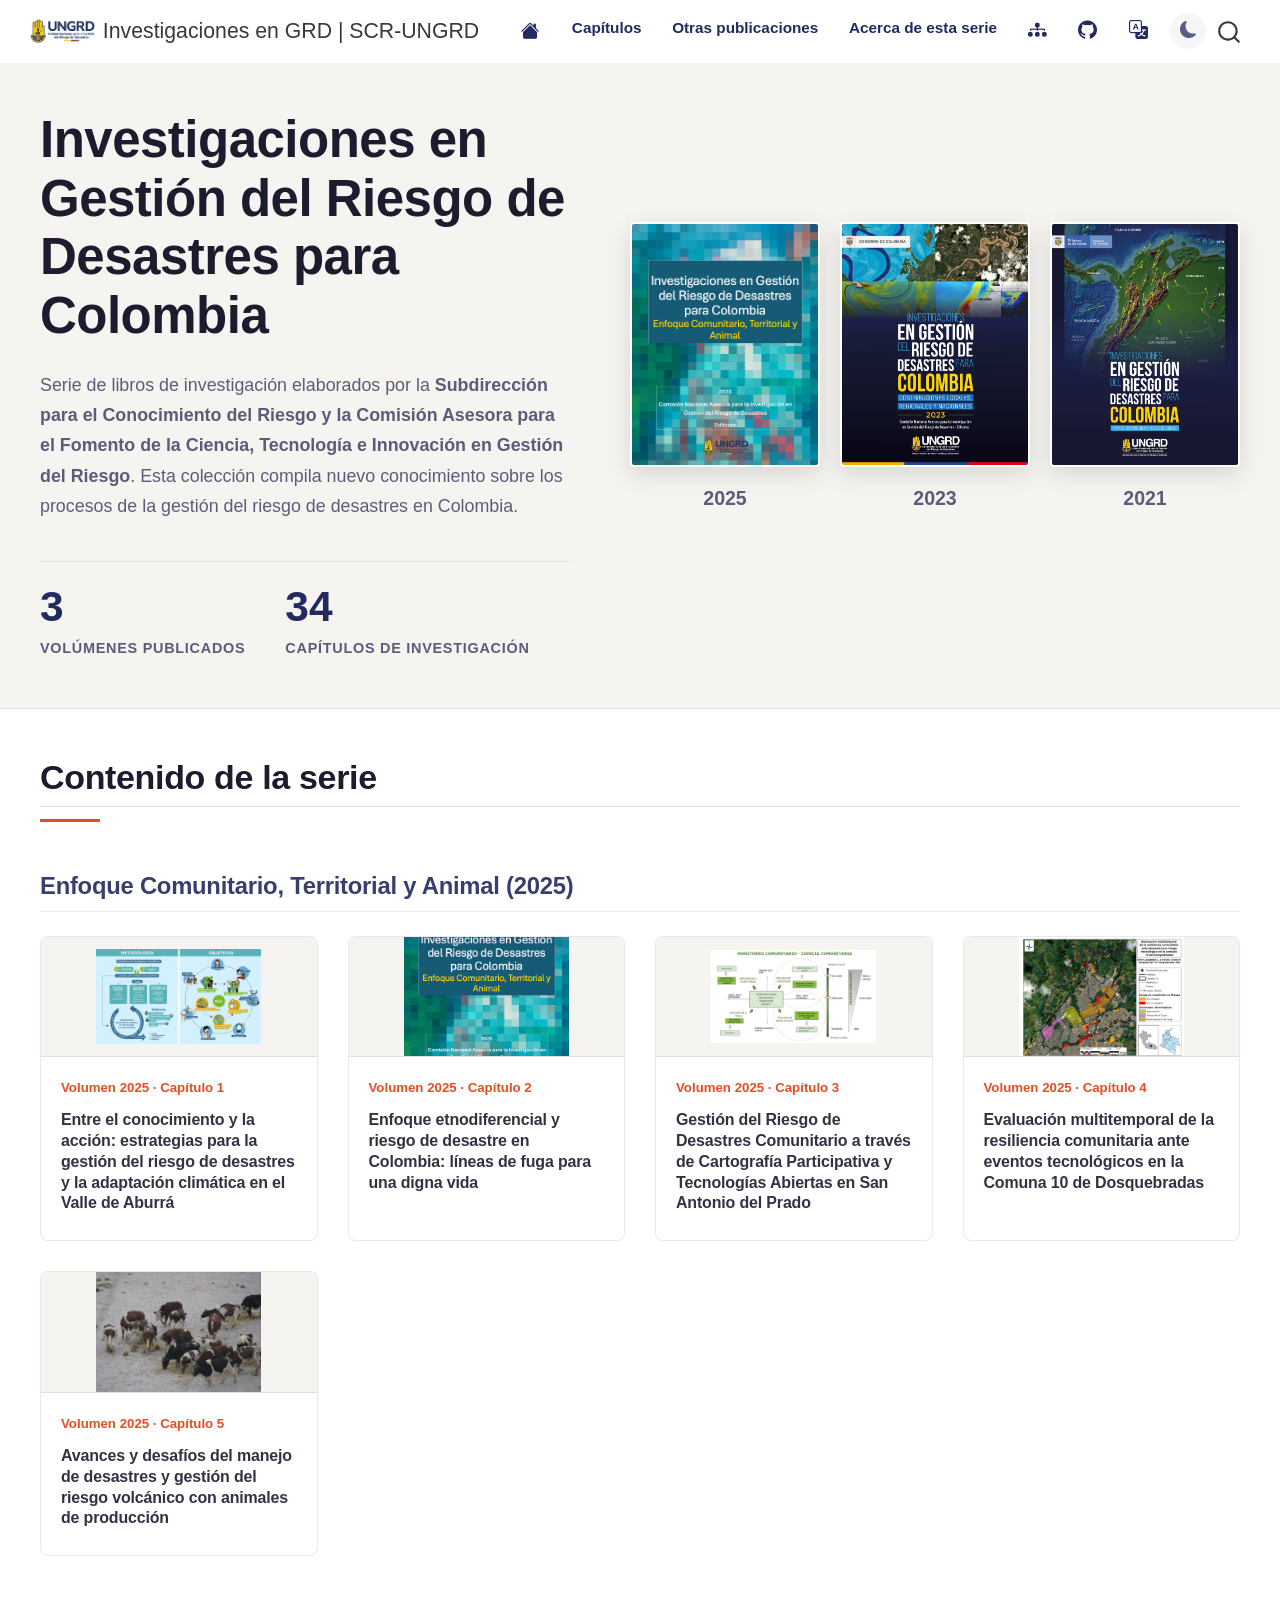
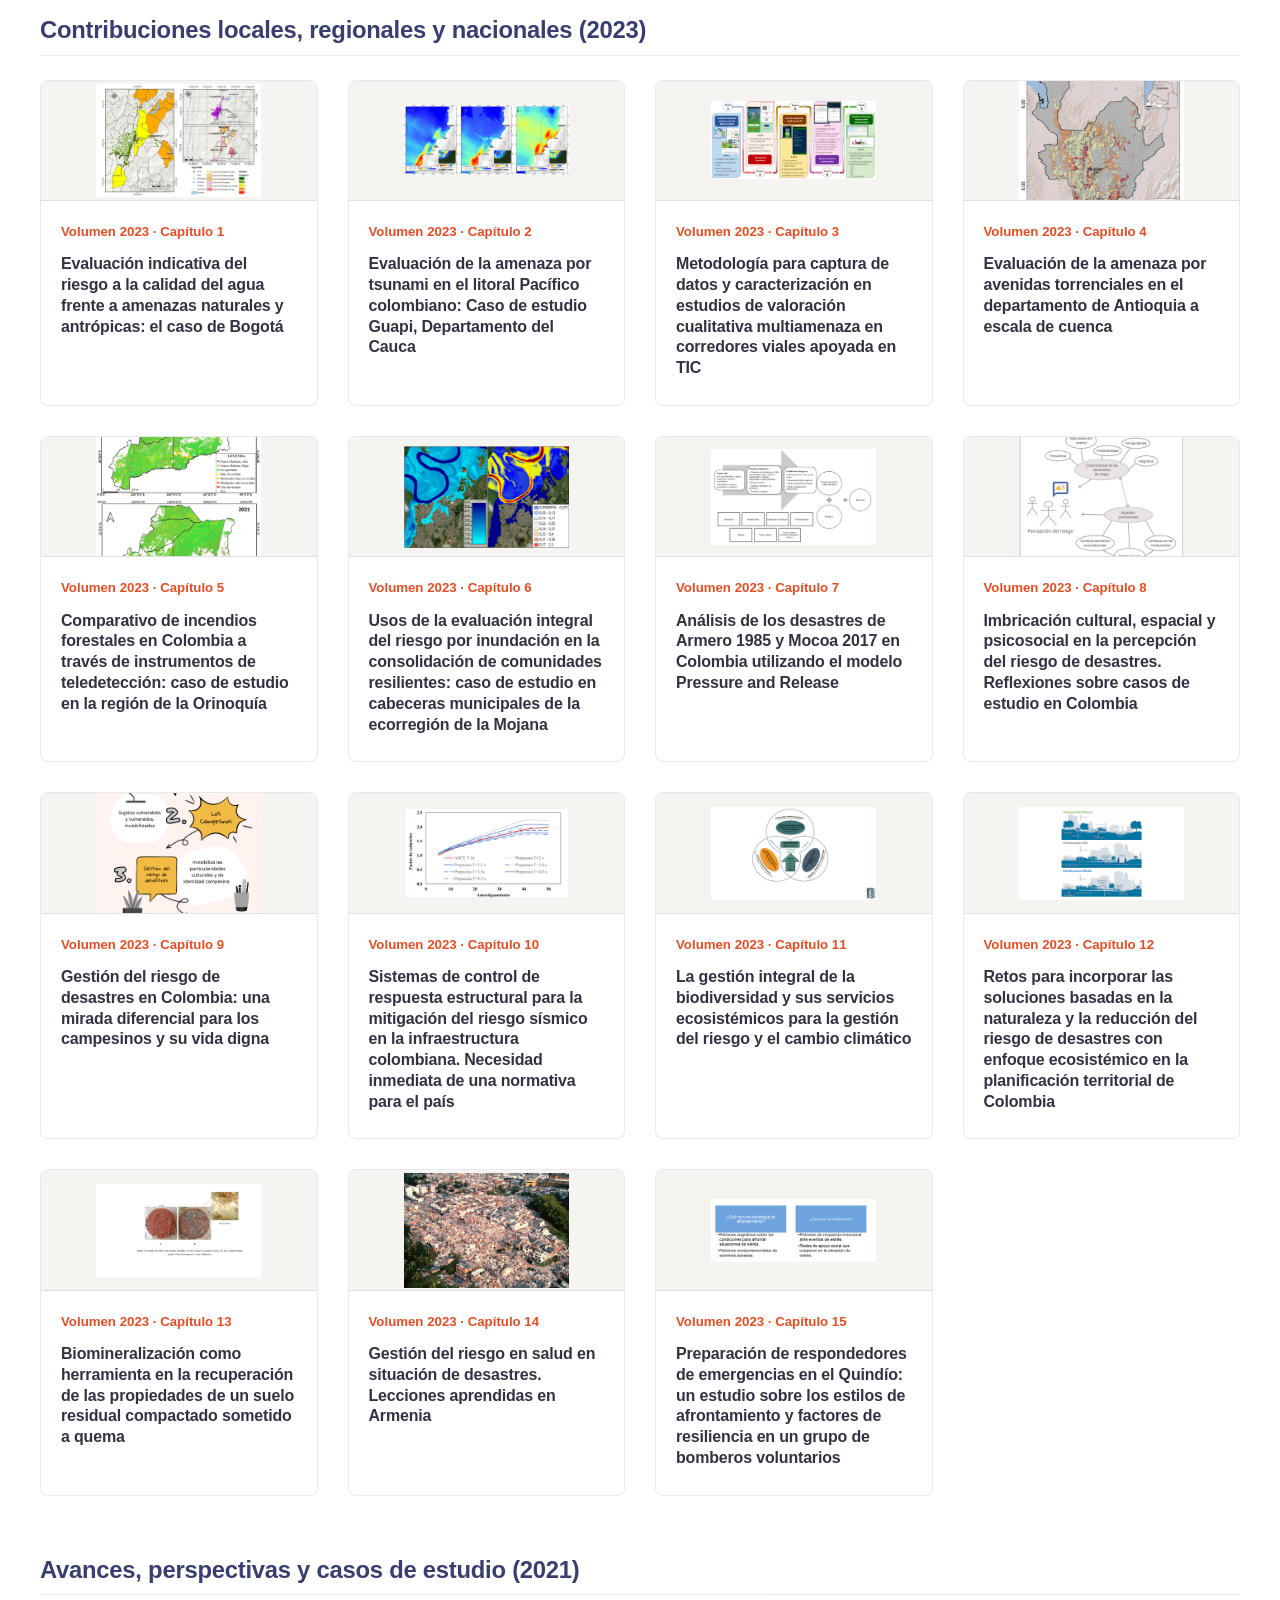
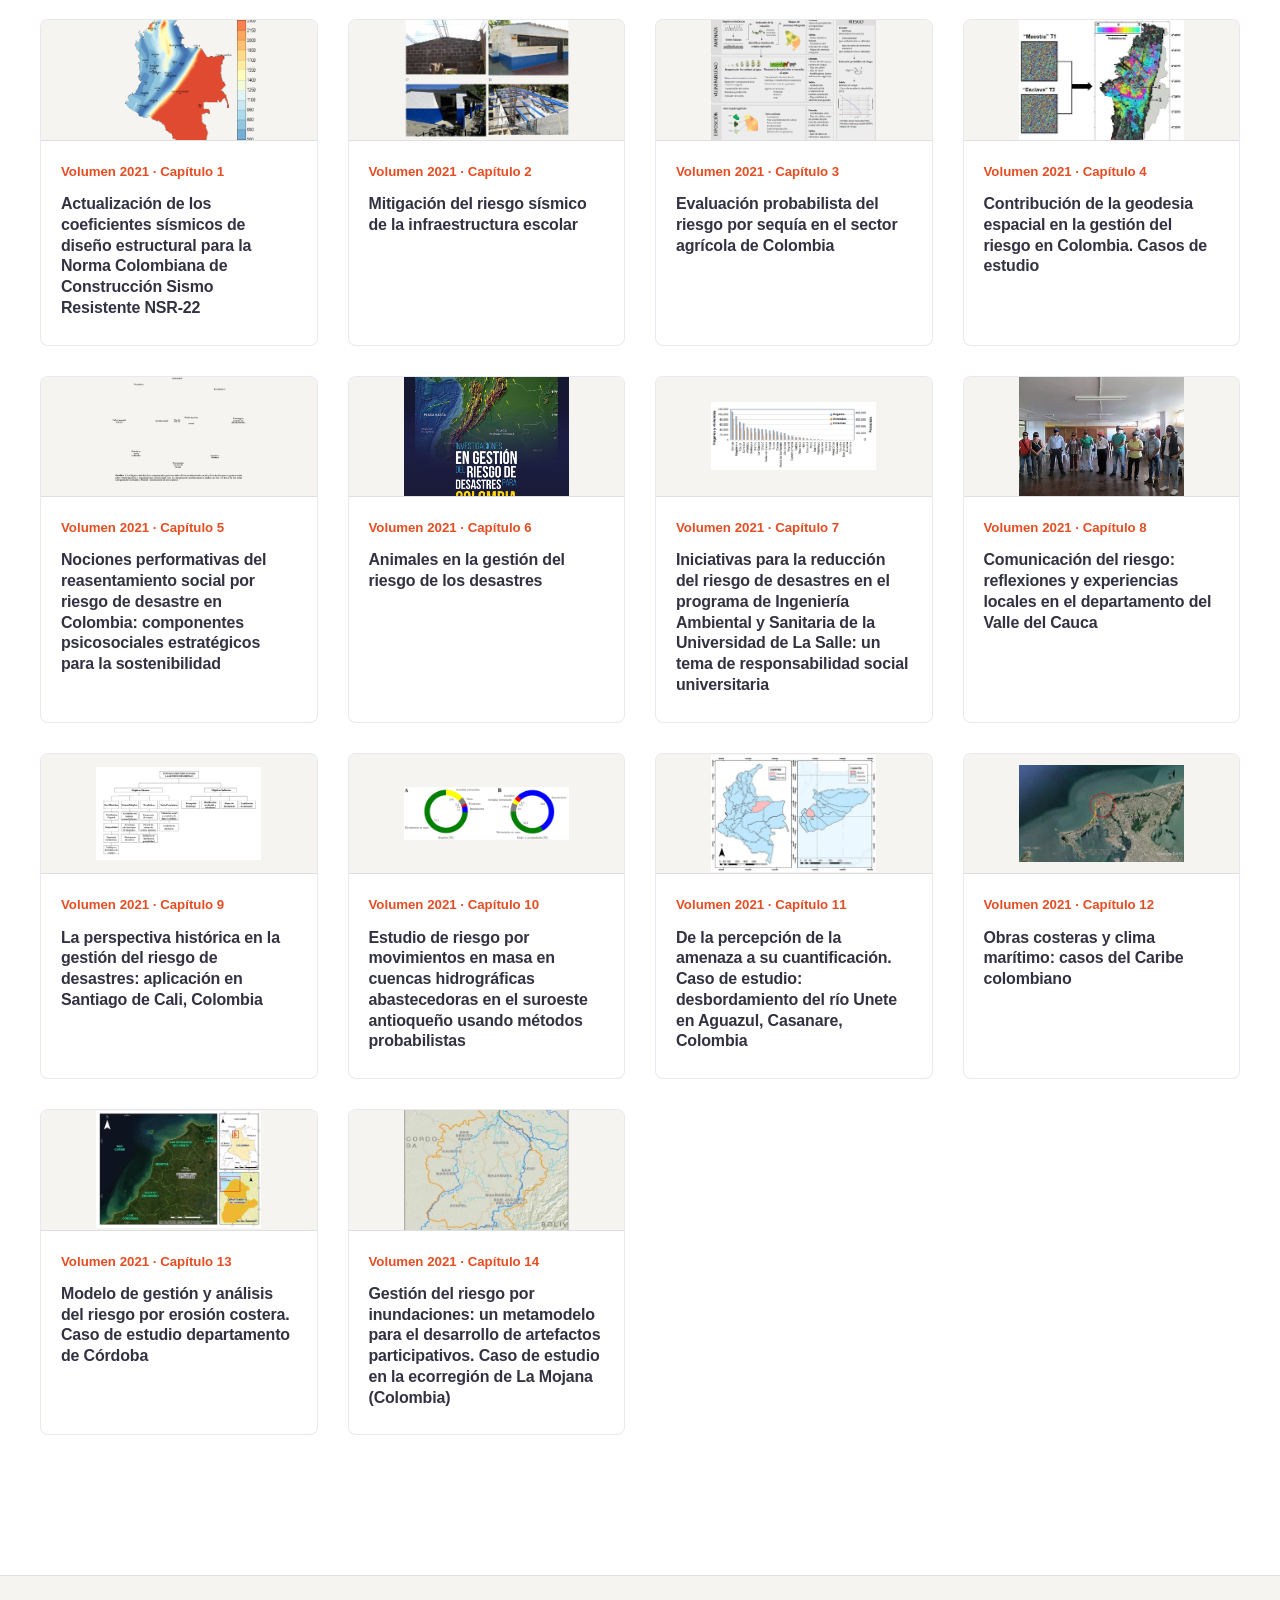
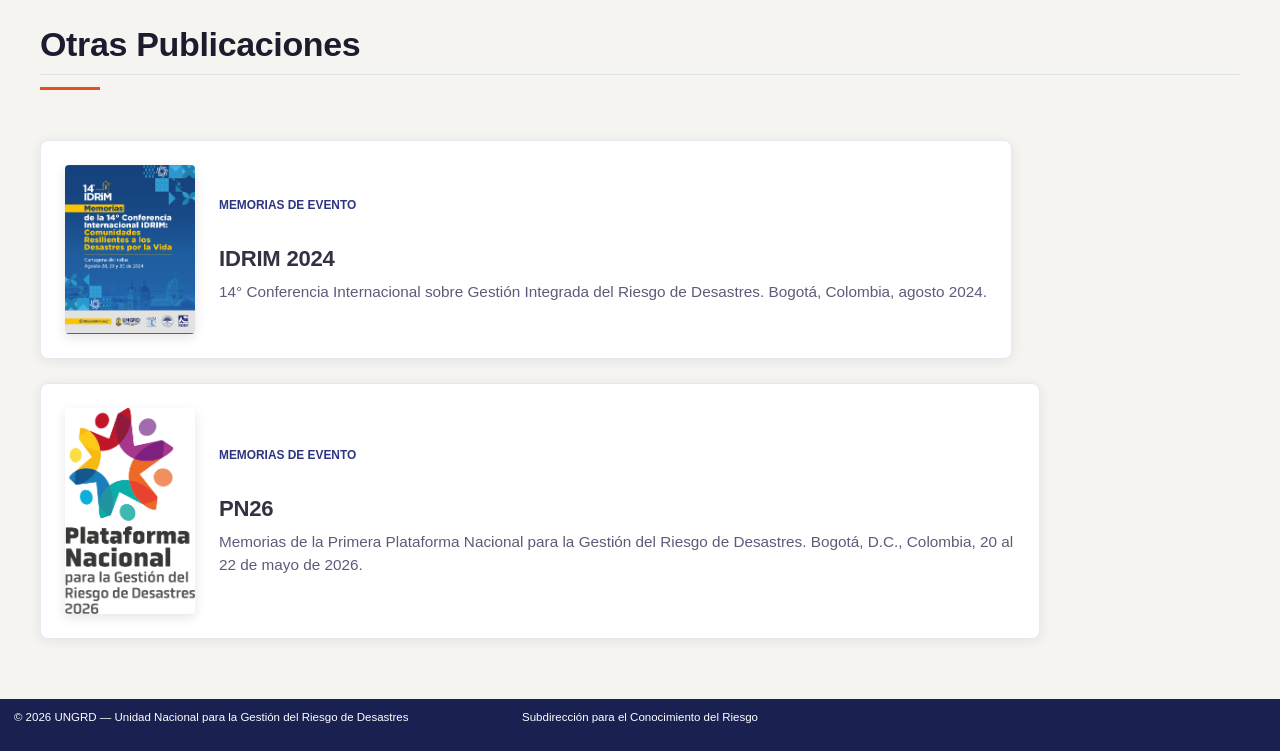
==== index.html @ 4ba58bc5 "Built site for gh-pages" ====
<!DOCTYPE html>
<html xmlns="http://www.w3.org/1999/xhtml" lang="en" xml:lang="en"><head>

<meta charset="utf-8">
<meta name="generator" content="quarto-1.10.18">

<meta name="viewport" content="width=device-width, initial-scale=1.0, user-scalable=yes">


<title>Investigaciones GRD – Investigaciones en GRD | SCR-UNGRD</title>
<style>
/* Default styles provided by pandoc.
** See https://pandoc.org/MANUAL.html#variables-for-html for config info.
*/
span.smallcaps{font-variant: small-caps;}
div.columns{display: flex; gap: 1.5em;}
div.column{flex: auto;}
@media screen {
div.columns{gap: min(4vw, 1.5em);}
div.column{overflow-x: auto;}
}
div.hanging-indent{margin-left: 1.5em; text-indent: -1.5em;}
ul.task-list{list-style: none;}
ul.task-list li input[type="checkbox"] {
  width: 0.8em;
  margin: 0 0.8em 0.2em -1em; /* quarto-specific, see https://github.com/quarto-dev/quarto-cli/issues/4556 */ 
  vertical-align: middle;
}
</style>


<script src="site_libs/quarto-nav/quarto-nav.js"></script>
<script src="site_libs/clipboard/clipboard.min.js"></script>
<script src="site_libs/quarto-search/autocomplete.umd.js"></script>
<script src="site_libs/quarto-search/fuse.min.js"></script>
<script src="site_libs/quarto-search/quarto-search.js"></script>
<meta name="quarto:offset" content="./">
<link href="./images/favicon.png" rel="icon" type="image/png">
<script src="site_libs/quarto-html/quarto.js" type="module"></script>
<script src="site_libs/quarto-html/tabsets/tabsets.js" type="module"></script>
<script src="site_libs/quarto-html/popper.min.js"></script>
<script src="site_libs/quarto-html/tippy.umd.min.js"></script>
<link href="site_libs/quarto-html/tippy.css" rel="stylesheet">
<link href="site_libs/quarto-html/quarto-syntax-highlighting-64a204ab8560d761af7679ceaba22944.css" rel="stylesheet" class="quarto-color-scheme" id="quarto-text-highlighting-styles">
<link href="site_libs/quarto-html/quarto-syntax-highlighting-dark-b85bc7c33db8c58e0ec93c3465666fed.css" rel="stylesheet" class="quarto-color-scheme quarto-color-alternate" id="quarto-text-highlighting-styles">
<link href="site_libs/quarto-html/quarto-syntax-highlighting-64a204ab8560d761af7679ceaba22944.css" rel="stylesheet" class="quarto-color-scheme-extra" id="quarto-text-highlighting-styles">
<script src="site_libs/bootstrap/bootstrap.min.js"></script>
<link href="site_libs/bootstrap/bootstrap-icons.css" rel="stylesheet">
<link href="site_libs/bootstrap/bootstrap-f7ca2e175e93c348999c4179d8ab1314.min.css" rel="stylesheet" append-hash="true" class="quarto-color-scheme" id="quarto-bootstrap" data-mode="light">
<link href="site_libs/bootstrap/bootstrap-dark-7b17446fc69148f9ae3904a5dfcc5f72.min.css" rel="stylesheet" append-hash="true" class="quarto-color-scheme quarto-color-alternate" id="quarto-bootstrap" data-mode="dark">
<link href="site_libs/bootstrap/bootstrap-f7ca2e175e93c348999c4179d8ab1314.min.css" rel="stylesheet" append-hash="true" class="quarto-color-scheme-extra" id="quarto-bootstrap" data-mode="light">
<script id="quarto-search-options" type="application/json">{
  "location": "navbar",
  "copy-button": false,
  "collapse-after": 3,
  "panel-placement": "end",
  "type": "overlay",
  "limit": 50,
  "keyboard-shortcut": [
    "f",
    "/",
    "s"
  ],
  "show-item-context": false,
  "language": {
    "search-no-results-text": "No results",
    "search-matching-documents-text": "matching documents",
    "search-copy-link-title": "Copy link to search",
    "search-hide-matches-text": "Hide additional matches",
    "search-more-match-text": "more match in this document",
    "search-more-matches-text": "more matches in this document",
    "search-clear-button-title": "Clear",
    "search-text-placeholder": "",
    "search-detached-cancel-button-title": "Cancel",
    "search-submit-button-title": "Submit",
    "search-label": "Search"
  }
}</script>
<style>html{ scroll-behavior: smooth; }</style>


<meta property="og:title" content="Portal de Investigaciones en Gestión del Riesgo · UNGRD">
<meta property="og:description" content="Colección de publicaciones científicas y técnicas sobre gestión del riesgo de desastres en Colombia, elaboradas por la UNGRD.">
<meta property="og:site_name" content="Investigaciones en GRD | SCR-UNGRD">
</head>

<body class="nav-fixed fullcontent quarto-light"><script id="quarto-html-before-body" type="application/javascript">
    const toggleBodyColorMode = (bsSheetEl) => {
      const mode = bsSheetEl.getAttribute("data-mode");
      const bodyEl = window.document.querySelector("body");
      if (mode === "dark") {
        bodyEl.classList.add("quarto-dark");
        bodyEl.classList.remove("quarto-light");
      } else {
        bodyEl.classList.add("quarto-light");
        bodyEl.classList.remove("quarto-dark");
      }
    }
    const toggleBodyColorPrimary = () => {
      const bsSheetEl = window.document.querySelector("link#quarto-bootstrap:not([rel=disabled-stylesheet])");
      if (bsSheetEl) {
        toggleBodyColorMode(bsSheetEl);
      }
    }
    const setColorSchemeToggle = (alternate) => {
      const toggles = window.document.querySelectorAll('.quarto-color-scheme-toggle');
      for (let i=0; i < toggles.length; i++) {
        const toggle = toggles[i];
        if (toggle) {
          if (alternate) {
            toggle.classList.add("alternate");
          } else {
            toggle.classList.remove("alternate");
          }
        }
      }
    };
    const toggleColorMode = (alternate) => {
      // Switch the stylesheets
      const primaryStylesheets = window.document.querySelectorAll('link.quarto-color-scheme:not(.quarto-color-alternate)');
      const alternateStylesheets = window.document.querySelectorAll('link.quarto-color-scheme.quarto-color-alternate');
      manageTransitions('#quarto-margin-sidebar .nav-link', false);
      if (alternate) {
        // note: dark is layered on light, we don't disable primary!
        enableStylesheet(alternateStylesheets);
        for (const sheetNode of alternateStylesheets) {
          if (sheetNode.id === "quarto-bootstrap") {
            toggleBodyColorMode(sheetNode);
          }
        }
      } else {
        disableStylesheet(alternateStylesheets);
        enableStylesheet(primaryStylesheets)
        toggleBodyColorPrimary();
      }
      manageTransitions('#quarto-margin-sidebar .nav-link', true);
      // Switch the toggles
      setColorSchemeToggle(alternate)
      // Hack to workaround the fact that safari doesn't
      // properly recolor the scrollbar when toggling (#1455)
      if (navigator.userAgent.indexOf('Safari') > 0 && navigator.userAgent.indexOf('Chrome') == -1) {
        manageTransitions("body", false);
        window.scrollTo(0, 1);
        setTimeout(() => {
          window.scrollTo(0, 0);
          manageTransitions("body", true);
        }, 40);
      }
    }
    const disableStylesheet = (stylesheets) => {
      for (let i=0; i < stylesheets.length; i++) {
        const stylesheet = stylesheets[i];
        stylesheet.rel = 'disabled-stylesheet';
      }
    }
    const enableStylesheet = (stylesheets) => {
      for (let i=0; i < stylesheets.length; i++) {
        const stylesheet = stylesheets[i];
        if(stylesheet.rel !== 'stylesheet') { // for Chrome, which will still FOUC without this check
          stylesheet.rel = 'stylesheet';
        }
      }
    }
    const manageTransitions = (selector, allowTransitions) => {
      const els = window.document.querySelectorAll(selector);
      for (let i=0; i < els.length; i++) {
        const el = els[i];
        if (allowTransitions) {
          el.classList.remove('notransition');
        } else {
          el.classList.add('notransition');
        }
      }
    }
    const isFileUrl = () => {
      return window.location.protocol === 'file:';
    }
    const hasAlternateSentinel = () => {
      let styleSentinel = getColorSchemeSentinel();
      if (styleSentinel !== null) {
        return styleSentinel === "alternate";
      } else {
        return false;
      }
    }
    const setStyleSentinel = (alternate) => {
      const value = alternate ? "alternate" : "default";
      if (!isFileUrl()) {
        window.localStorage.setItem("quarto-color-scheme", value);
      } else {
        localAlternateSentinel = value;
      }
    }
    const getColorSchemeSentinel = () => {
      if (!isFileUrl()) {
        const storageValue = window.localStorage.getItem("quarto-color-scheme");
        return storageValue != null ? storageValue : localAlternateSentinel;
      } else {
        return localAlternateSentinel;
      }
    }
    const toggleGiscusIfUsed = (isAlternate, darkModeDefault) => {
      const baseTheme = document.querySelector('#giscus-base-theme')?.value ?? 'light';
      const alternateTheme = document.querySelector('#giscus-alt-theme')?.value ?? 'dark';
      let newTheme = '';
      if(authorPrefersDark) {
        newTheme = isAlternate ? baseTheme : alternateTheme;
      } else {
        newTheme = isAlternate ? alternateTheme : baseTheme;
      }
      const changeGiscusTheme = () => {
        // From: https://github.com/giscus/giscus/issues/336
        const sendMessage = (message) => {
          const iframe = document.querySelector('iframe.giscus-frame');
          if (!iframe) return;
          iframe.contentWindow.postMessage({ giscus: message }, 'https://giscus.app');
        }
        sendMessage({
          setConfig: {
            theme: newTheme
          }
        });
      }
      const isGiscussLoaded = window.document.querySelector('iframe.giscus-frame') !== null;
      if (isGiscussLoaded) {
        changeGiscusTheme();
      }
    };
    const authorPrefersDark = false;
    const darkModeDefault = authorPrefersDark;
      document.querySelector('link#quarto-text-highlighting-styles.quarto-color-scheme-extra').rel = 'disabled-stylesheet';
      document.querySelector('link#quarto-bootstrap.quarto-color-scheme-extra').rel = 'disabled-stylesheet';
    let localAlternateSentinel = darkModeDefault ? 'alternate' : 'default';
    // Dark / light mode switch
    window.quartoToggleColorScheme = () => {
      // Read the current dark / light value
      let toAlternate = !hasAlternateSentinel();
      toggleColorMode(toAlternate);
      setStyleSentinel(toAlternate);
      toggleGiscusIfUsed(toAlternate, darkModeDefault);
      window.dispatchEvent(new Event('resize'));
    };
    // Switch to dark mode if need be
    if (hasAlternateSentinel()) {
      toggleColorMode(true);
    } else {
      toggleColorMode(false);
    }
  </script>

<div id="quarto-search-results"></div>
  <header id="quarto-header" class="headroom fixed-top">
    <nav class="navbar navbar-expand-lg " data-bs-theme="dark">
      <div class="navbar-container container-fluid">
      <div class="navbar-brand-container mx-auto">
    <a href="./index.html" class="navbar-brand navbar-brand-logo">
    <img src="./images/logo-ungrd.png" alt="Logo UNGRD" class="navbar-logo light-content">
    <img src="./images/logo-ungrd.png" alt="Logo UNGRD" class="navbar-logo dark-content">
    </a>
    <a class="navbar-brand" href="./index.html">
    <span class="navbar-title">Investigaciones en GRD | SCR-UNGRD</span>
    </a>
  </div>
            <div id="quarto-search" class="" title="Search"></div>
          <button class="navbar-toggler" type="button" data-bs-toggle="collapse" data-bs-target="#navbarCollapse" aria-controls="navbarCollapse" role="menu" aria-expanded="false" aria-label="Toggle navigation" onclick="if (window.quartoToggleHeadroom) { window.quartoToggleHeadroom(); }">
  <span class="navbar-toggler-icon"></span>
</button>
          <div class="collapse navbar-collapse" id="navbarCollapse">
            <ul class="navbar-nav navbar-nav-scroll ms-auto">
  <li class="nav-item">
    <a class="nav-link active" href="./index.html" aria-current="page"> <i class="bi bi-house-fill" role="img" aria-label="Inicio">
</i> 
<span class="menu-text">Investigaciones GRD</span></a>
  </li>  
  <li class="nav-item">
    <a class="nav-link" href="./#capitulos"> 
<span class="menu-text">Capítulos</span></a>
  </li>  
  <li class="nav-item">
    <a class="nav-link" href="./#otras"> 
<span class="menu-text">Otras publicaciones</span></a>
  </li>  
  <li class="nav-item">
    <a class="nav-link" href="./acerca-de.html"> 
<span class="menu-text">Acerca de esta serie</span></a>
  </li>  
  <li class="nav-item compact">
    <a class="nav-link" href="https://scr-ungrd.github.io/hub/" rel="noopener noreferrer" target="_blank"> <i class="bi bi-diagram-3-fill" role="img" aria-label="HUB SCR — portal de proyectos">
</i> 
<span class="menu-text"></span></a>
  </li>  
  <li class="nav-item compact">
    <a class="nav-link" href="https://github.com/scr-ungrd/investigaciones-grd-colombia" rel="noopener noreferrer" target="_blank"> <i class="bi bi-github" role="img" aria-label="Repositorio en GitHub">
</i> 
<span class="menu-text"></span></a>
  </li>  
  <li class="nav-item compact">
    <a class="nav-link" href="https://translate.google.com/translate?sl=es&amp;tl=en&amp;u=https://scr-ungrd.github.io/investigaciones-grd-colombia/" rel="noopener noreferrer" target="_blank"> <i class="bi bi-translate" role="img" aria-label="Translate to English">
</i> 
<span class="menu-text"></span></a>
  </li>  
</ul>
          </div> <!-- /navcollapse -->
            <div class="quarto-navbar-tools">
  <a href="" class="quarto-color-scheme-toggle quarto-navigation-tool  px-1" onclick="window.quartoToggleColorScheme(); return false;" title="Toggle dark mode"><i class="bi"></i></a>
</div>
      </div> <!-- /container-fluid -->
    </nav>
</header>
<!-- content -->
<div id="quarto-content" class="quarto-container page-layout-custom page-navbar">
<!-- sidebar -->
<!-- margin-sidebar -->
<!-- main -->


<header id="title-block-header" class="quarto-title-block default">
<div class="quarto-title">
<h1 class="title">Investigaciones GRD</h1>
</div>



<div class="quarto-title-meta">

    
  
    
  </div>
  


</header>


<style>#title-block-header { display: none !important; }</style>

<!-- ══════════════════════════════════════════════════════
     HERO SECTION (COLECCIÓN)
     ══════════════════════════════════════════════════════ -->
<section id="serie" class="nature-hero-section">
  <div class="nature-hero-container">
    <div class="nature-hero-content">
      <h1 class="nature-hero-title">Investigaciones en Gestión del Riesgo de Desastres para Colombia</h1>
      <p class="nature-hero-description">
        Serie de libros de investigación elaborados por la <strong>Subdirección para el Conocimiento del Riesgo y la Comisión Asesora para el Fomento de la Ciencia, Tecnología e Innovación en Gestión del Riesgo</strong>. Esta colección compila nuevo conocimiento sobre los procesos de la gestión del riesgo de desastres en Colombia.
      </p>
      <div class="nature-hero-stats">
        <div class="stat-item">
          <span class="stat-num">3</span>
          <span class="stat-label">Volúmenes Publicados</span>
        </div>
        <div class="stat-item">
          <span class="stat-num">34</span>
          <span class="stat-label">Capítulos de Investigación</span>
        </div>
      </div>
    </div>
    
    <div class="nature-hero-visual">
      <div class="cover-stack">
        <a href="https://scr-ungrd.github.io/investigaciones-grd-2025/" target="_blank" class="cover-link">
          <img src="images/libros/investigaciones-2025-portada.png" alt="Volumen 2025" class="cover-item">
          <span class="cover-year">2025</span>
        </a>
        <a href="https://scr-ungrd.github.io/investigaciones-grd-2023/" target="_blank" class="cover-link">
          <img src="images/libros/investigaciones-2023-portada.png" alt="Volumen 2023" class="cover-item">
          <span class="cover-year">2023</span>
        </a>
        <a href="https://scr-ungrd.github.io/investigaciones-grd-2021/" target="_blank" class="cover-link">
          <img src="images/libros/investigaciones-2021-portada.png" alt="Volumen 2021" class="cover-item">
          <span class="cover-year">2021</span>
        </a>
      </div>
    </div>
  </div>
</section>

<!-- ══════════════════════════════════════════════════════
     CAPÍTULOS
     ══════════════════════════════════════════════════════ -->
<section id="capitulos" class="chapters-section">
  <div class="chapters-container">
    <div class="section-header">
      <h2 class="section-title">Contenido de la serie</h2>
      <div class="section-divider"></div>
    </div>

    <!-- LIBRO 2025 -->
    <div class="book-group">
      <h3 class="book-group-title">Enfoque Comunitario, Territorial y Animal (2025)</h3>
      <div class="chapters-grid">
        <!-- Card Capítulo 1 -->
        <a href="https://scr-ungrd.github.io/investigaciones-grd-2025/Capitulo1.html" target="_blank" class="chapter-card">
          <div class="chapter-card-image">
            <img src="images/capitulos-2025/metodologia-scc.jpg" alt="Capítulo 1">
          </div>
          <div class="chapter-card-content">
            <span class="chapter-tag">Volumen 2025 · Capítulo 1</span>
            <h4 class="chapter-title">Entre el conocimiento y la acción: estrategias para la gestión del riesgo de desastres y la adaptación climática en el Valle de Aburrá</h4>
          </div>
        </a>
        
        <!-- Card Capítulo 2 -->
        <a href="https://scr-ungrd.github.io/investigaciones-grd-2025/Capitulo2.html" target="_blank" class="chapter-card">
          <div class="chapter-card-image">
            <img src="images/libros/investigaciones-2025-portada.png" alt="Capítulo 2">
          </div>
          <div class="chapter-card-content">
            <span class="chapter-tag">Volumen 2025 · Capítulo 2</span>
            <h4 class="chapter-title">Enfoque etnodiferencial y riesgo de desastre en Colombia: líneas de fuga para una digna vida</h4>
          </div>
        </a>
        
        <!-- Card Capítulo 3 -->
        <a href="https://scr-ungrd.github.io/investigaciones-grd-2025/Capitulo3.html" target="_blank" class="chapter-card">
          <div class="chapter-card-image">
            <img src="images/capitulos-2025/tipos-monitoreo-comunitario.png" alt="Capítulo 3">
          </div>
          <div class="chapter-card-content">
            <span class="chapter-tag">Volumen 2025 · Capítulo 3</span>
            <h4 class="chapter-title">Gestión del Riesgo de Desastres Comunitario a través de Cartografía Participativa y Tecnologías Abiertas en San Antonio del Prado</h4>
          </div>
        </a>
        
        <!-- Card Capítulo 4 -->
        <a href="https://scr-ungrd.github.io/investigaciones-grd-2025/Capitulo4.html" target="_blank" class="chapter-card">
          <div class="chapter-card-image">
            <img src="images/capitulos-2025/mapa-dosquebradas.png" alt="Capítulo 4">
          </div>
          <div class="chapter-card-content">
            <span class="chapter-tag">Volumen 2025 · Capítulo 4</span>
            <h4 class="chapter-title">Evaluación multitemporal de la resiliencia comunitaria ante eventos tecnológicos en la Comuna 10 de Dosquebradas</h4>
          </div>
        </a>
        
        <!-- Card Capítulo 5 -->
        <a href="https://scr-ungrd.github.io/investigaciones-grd-2025/Capitulo5.html" target="_blank" class="chapter-card">
          <div class="chapter-card-image">
            <img src="images/capitulos-2025/ganado_henolaje_ceniza.jpg" alt="Capítulo 5">
          </div>
          <div class="chapter-card-content">
            <span class="chapter-tag">Volumen 2025 · Capítulo 5</span>
            <h4 class="chapter-title">Avances y desafíos del manejo de desastres y gestión del riesgo volcánico con animales de producción</h4>
          </div>
        </a>
      </div>
    </div>

    <!-- LIBRO 2023 -->
    <div class="book-group mt-5">
      <h3 class="book-group-title">Contribuciones locales, regionales y nacionales (2023)</h3>
      <div class="chapters-grid">
        <!-- Card Capítulo 1 -->
        <a href="https://scr-ungrd.github.io/investigaciones-grd-2023/capitulo1-calidad-agua.html" target="_blank" class="chapter-card">
          <div class="chapter-card-image"><img src="images/capitulos-2023/cap01.png" alt="Capítulo 1"></div>
          <div class="chapter-card-content">
            <span class="chapter-tag">Volumen 2023 · Capítulo 1</span>
            <h4 class="chapter-title">Evaluación indicativa del riesgo a la calidad del agua frente a amenazas naturales y antrópicas: el caso de Bogotá</h4>
          </div>
        </a>
        <!-- Card Capítulo 2 -->
        <a href="https://scr-ungrd.github.io/investigaciones-grd-2023/capitulo2-evaluacion-amenaza-tsunami.html" target="_blank" class="chapter-card">
          <div class="chapter-card-image"><img src="images/capitulos-2023/cap02.png" alt="Capítulo 2"></div>
          <div class="chapter-card-content">
            <span class="chapter-tag">Volumen 2023 · Capítulo 2</span>
            <h4 class="chapter-title">Evaluación de la amenaza por tsunami en el litoral Pacífico colombiano: Caso de estudio Guapi, Departamento del Cauca</h4>
          </div>
        </a>
        <!-- Card Capítulo 3 -->
        <a href="https://scr-ungrd.github.io/investigaciones-grd-2023/capitulo3-multiamenaza-corredores-viales.html" target="_blank" class="chapter-card">
          <div class="chapter-card-image"><img src="images/capitulos-2023/cap03.png" alt="Capítulo 3"></div>
          <div class="chapter-card-content">
            <span class="chapter-tag">Volumen 2023 · Capítulo 3</span>
            <h4 class="chapter-title">Metodología para captura de datos y caracterización en estudios de valoración cualitativa multiamenaza en corredores viales apoyada en TIC</h4>
          </div>
        </a>
        <!-- Card Capítulo 4 -->
        <a href="https://scr-ungrd.github.io/investigaciones-grd-2023/capitulo4-avenidas-torrenciales-antioquia.html" target="_blank" class="chapter-card">
          <div class="chapter-card-image"><img src="images/capitulos-2023/cap04.jpg" alt="Capítulo 4"></div>
          <div class="chapter-card-content">
            <span class="chapter-tag">Volumen 2023 · Capítulo 4</span>
            <h4 class="chapter-title">Evaluación de la amenaza por avenidas torrenciales en el departamento de Antioquia a escala de cuenca</h4>
          </div>
        </a>
        <!-- Card Capítulo 5 -->
        <a href="https://scr-ungrd.github.io/investigaciones-grd-2023/capitulo5-incendios-orinoquia.html" target="_blank" class="chapter-card">
          <div class="chapter-card-image"><img src="images/capitulos-2023/cap05.png" alt="Capítulo 5"></div>
          <div class="chapter-card-content">
            <span class="chapter-tag">Volumen 2023 · Capítulo 5</span>
            <h4 class="chapter-title">Comparativo de incendios forestales en Colombia a través de instrumentos de teledetección: caso de estudio en la región de la Orinoquía</h4>
          </div>
        </a>
        <!-- Card Capítulo 6 -->
        <a href="https://scr-ungrd.github.io/investigaciones-grd-2023/capitulo6-riesgo-inundacion-mojana.html" target="_blank" class="chapter-card">
          <div class="chapter-card-image"><img src="images/capitulos-2023/cap06.png" alt="Capítulo 6"></div>
          <div class="chapter-card-content">
            <span class="chapter-tag">Volumen 2023 · Capítulo 6</span>
            <h4 class="chapter-title">Usos de la evaluación integral del riesgo por inundación en la consolidación de comunidades resilientes: caso de estudio en cabeceras municipales de la ecorregión de la Mojana</h4>
          </div>
        </a>
        <!-- Card Capítulo 7 -->
        <a href="https://scr-ungrd.github.io/investigaciones-grd-2023/capitulo7-desastres-armero-mocoa.html" target="_blank" class="chapter-card">
          <div class="chapter-card-image"><img src="images/capitulos-2023/cap07.png" alt="Capítulo 7"></div>
          <div class="chapter-card-content">
            <span class="chapter-tag">Volumen 2023 · Capítulo 7</span>
            <h4 class="chapter-title">Análisis de los desastres de Armero 1985 y Mocoa 2017 en Colombia utilizando el modelo Pressure and Release</h4>
          </div>
        </a>
        <!-- Card Capítulo 8 -->
        <a href="https://scr-ungrd.github.io/investigaciones-grd-2023/capitulo8-percepcion-del-riesgo.html" target="_blank" class="chapter-card">
          <div class="chapter-card-image"><img src="images/capitulos-2023/cap08.jpg" alt="Capítulo 8"></div>
          <div class="chapter-card-content">
            <span class="chapter-tag">Volumen 2023 · Capítulo 8</span>
            <h4 class="chapter-title">Imbricación cultural, espacial y psicosocial en la percepción del riesgo de desastres. Reflexiones sobre casos de estudio en Colombia</h4>
          </div>
        </a>
        <!-- Card Capítulo 9 -->
        <a href="https://scr-ungrd.github.io/investigaciones-grd-2023/capitulo9-mirada-diferencial-comunidad.html" target="_blank" class="chapter-card">
          <div class="chapter-card-image"><img src="images/capitulos-2023/cap09.png" alt="Capítulo 9"></div>
          <div class="chapter-card-content">
            <span class="chapter-tag">Volumen 2023 · Capítulo 9</span>
            <h4 class="chapter-title">Gestión del riesgo de desastres en Colombia: una mirada diferencial para los campesinos y su vida digna</h4>
          </div>
        </a>
        <!-- Card Capítulo 10 -->
        <a href="https://scr-ungrd.github.io/investigaciones-grd-2023/capitulo10-sistema-control-riesgo-sismico.html" target="_blank" class="chapter-card">
          <div class="chapter-card-image"><img src="images/capitulos-2023/cap10.png" alt="Capítulo 10"></div>
          <div class="chapter-card-content">
            <span class="chapter-tag">Volumen 2023 · Capítulo 10</span>
            <h4 class="chapter-title">Sistemas de control de respuesta estructural para la mitigación del riesgo sísmico en la infraestructura colombiana. Necesidad inmediata de una normativa para el país</h4>
          </div>
        </a>
        <!-- Card Capítulo 11 -->
        <a href="https://scr-ungrd.github.io/investigaciones-grd-2023/capitulo11-gestion-integral-biodiversidad.html" target="_blank" class="chapter-card">
          <div class="chapter-card-image"><img src="images/capitulos-2023/cap11.png" alt="Capítulo 11"></div>
          <div class="chapter-card-content">
            <span class="chapter-tag">Volumen 2023 · Capítulo 11</span>
            <h4 class="chapter-title">La gestión integral de la biodiversidad y sus servicios ecosistémicos para la gestión del riesgo y el cambio climático</h4>
          </div>
        </a>
        <!-- Card Capítulo 12 -->
        <a href="https://scr-ungrd.github.io/investigaciones-grd-2023/capitulo12-retos-eco-drr-y-sbn.html" target="_blank" class="chapter-card">
          <div class="chapter-card-image"><img src="images/capitulos-2023/cap12.png" alt="Capítulo 12"></div>
          <div class="chapter-card-content">
            <span class="chapter-tag">Volumen 2023 · Capítulo 12</span>
            <h4 class="chapter-title">Retos para incorporar las soluciones basadas en la naturaleza y la reducción del riesgo de desastres con enfoque ecosistémico en la planificación territorial de Colombia</h4>
          </div>
        </a>
        <!-- Card Capítulo 13 -->
        <a href="https://scr-ungrd.github.io/investigaciones-grd-2023/capitulo13-biotratamiento-suelo-quema.html" target="_blank" class="chapter-card">
          <div class="chapter-card-image"><img src="images/capitulos-2023/cap13.jpg" alt="Capítulo 13"></div>
          <div class="chapter-card-content">
            <span class="chapter-tag">Volumen 2023 · Capítulo 13</span>
            <h4 class="chapter-title">Biomineralización como herramienta en la recuperación de las propiedades de un suelo residual compactado sometido a quema</h4>
          </div>
        </a>
        <!-- Card Capítulo 14 -->
        <a href="https://scr-ungrd.github.io/investigaciones-grd-2023/capitulo14-gestion-del-riesgo-en-salud.html" target="_blank" class="chapter-card">
          <div class="chapter-card-image"><img src="images/capitulos-2023/cap14.jpg" alt="Capítulo 14"></div>
          <div class="chapter-card-content">
            <span class="chapter-tag">Volumen 2023 · Capítulo 14</span>
            <h4 class="chapter-title">Gestión del riesgo en salud en situación de desastres. Lecciones aprendidas en Armenia</h4>
          </div>
        </a>
        <!-- Card Capítulo 15 -->
        <a href="https://scr-ungrd.github.io/investigaciones-grd-2023/capitulo15-preparacion-de-respondedores.html" target="_blank" class="chapter-card">
          <div class="chapter-card-image"><img src="images/capitulos-2023/cap15.png" alt="Capítulo 15"></div>
          <div class="chapter-card-content">
            <span class="chapter-tag">Volumen 2023 · Capítulo 15</span>
            <h4 class="chapter-title">Preparación de respondedores de emergencias en el Quindío: un estudio sobre los estilos de afrontamiento y factores de resiliencia en un grupo de bomberos voluntarios</h4>
          </div>
        </a>
      </div>
    </div>

    <!-- LIBRO 2021 -->
    <div class="book-group mt-5">
      <h3 class="book-group-title">Avances, perspectivas y casos de estudio (2021) </h3>
      <div class="chapters-grid">
        <!-- Card Capítulo 1 -->
        <a href="https://scr-ungrd.github.io/investigaciones-grd-2021/01-capitulo-1-actualizacion-de-los-coeficientes-.html" target="_blank" class="chapter-card">
          <div class="chapter-card-image"><img src="images/capitulos-2021/cap01.png" alt="Capítulo 1"></div>
          <div class="chapter-card-content">
            <span class="chapter-tag">Volumen 2021 · Capítulo 1</span>
            <h4 class="chapter-title">Actualización de los coeficientes sísmicos de diseño estructural para la Norma Colombiana de Construcción Sismo Resistente NSR-22</h4>
          </div>
        </a>
        <!-- Card Capítulo 2 -->
        <a href="https://scr-ungrd.github.io/investigaciones-grd-2021/02-capitulo-2-mitigacion-del-riesgo-sismico-de-l.html" target="_blank" class="chapter-card">
          <div class="chapter-card-image"><img src="images/capitulos-2021/cap02.png" alt="Capítulo 2"></div>
          <div class="chapter-card-content">
            <span class="chapter-tag">Volumen 2021 · Capítulo 2</span>
            <h4 class="chapter-title">Mitigación del riesgo sísmico de la infraestructura escolar</h4>
          </div>
        </a>
        <!-- Card Capítulo 3 -->
        <a href="https://scr-ungrd.github.io/investigaciones-grd-2021/03-capitulo-3-evaluacion-probabilista-del-riesgo.html" target="_blank" class="chapter-card">
          <div class="chapter-card-image"><img src="images/capitulos-2021/cap03.png" alt="Capítulo 3"></div>
          <div class="chapter-card-content">
            <span class="chapter-tag">Volumen 2021 · Capítulo 3</span>
            <h4 class="chapter-title">Evaluación probabilista del riesgo por sequía en el sector agrícola de Colombia</h4>
          </div>
        </a>
        <!-- Card Capítulo 4 -->
        <a href="https://scr-ungrd.github.io/investigaciones-grd-2021/04-capitulo-4-contribucion-de-la-geodesia-espaci.html" target="_blank" class="chapter-card">
          <div class="chapter-card-image"><img src="images/capitulos-2021/cap04.jpg" alt="Capítulo 4"></div>
          <div class="chapter-card-content">
            <span class="chapter-tag">Volumen 2021 · Capítulo 4</span>
            <h4 class="chapter-title">Contribución de la geodesia espacial en la gestión del riesgo en Colombia. Casos de estudio</h4>
          </div>
        </a>
        <!-- Card Capítulo 5 -->
        <a href="https://scr-ungrd.github.io/investigaciones-grd-2021/05-capitulo-5-nociones-performativas-del-reasent.html" target="_blank" class="chapter-card">
          <div class="chapter-card-image"><img src="images/capitulos-2021/cap05.png" alt="Capítulo 5"></div>
          <div class="chapter-card-content">
            <span class="chapter-tag">Volumen 2021 · Capítulo 5</span>
            <h4 class="chapter-title">Nociones performativas del reasentamiento social por riesgo de desastre en Colombia: componentes psicosociales estratégicos para la sostenibilidad</h4>
          </div>
        </a>
        <!-- Card Capítulo 6 -->
        <a href="https://scr-ungrd.github.io/investigaciones-grd-2021/06-capitulo-6-animales-en-la-gestion-del-riesgo-.html" target="_blank" class="chapter-card">
          <div class="chapter-card-image"><img src="images/libros/investigaciones-2021-portada.png" alt="Capítulo 6"></div>
          <div class="chapter-card-content">
            <span class="chapter-tag">Volumen 2021 · Capítulo 6</span>
            <h4 class="chapter-title">Animales en la gestión del riesgo de los desastres</h4>
          </div>
        </a>
        <!-- Card Capítulo 7 -->
        <a href="https://scr-ungrd.github.io/investigaciones-grd-2021/07-capitulo-7-iniciativas-para-la-reduccion-del-.html" target="_blank" class="chapter-card">
          <div class="chapter-card-image"><img src="images/capitulos-2021/cap07.png" alt="Capítulo 7"></div>
          <div class="chapter-card-content">
            <span class="chapter-tag">Volumen 2021 · Capítulo 7</span>
            <h4 class="chapter-title">Iniciativas para la reducción del riesgo de desastres en el programa de Ingeniería Ambiental y Sanitaria de la Universidad de La Salle: un tema de responsabilidad social universitaria</h4>
          </div>
        </a>
        <!-- Card Capítulo 8 -->
        <a href="https://scr-ungrd.github.io/investigaciones-grd-2021/08-capitulo-8-comunicacion-del-riesgo-reflexione.html" target="_blank" class="chapter-card">
          <div class="chapter-card-image"><img src="images/capitulos-2021/cap08.jpg" alt="Capítulo 8"></div>
          <div class="chapter-card-content">
            <span class="chapter-tag">Volumen 2021 · Capítulo 8</span>
            <h4 class="chapter-title">Comunicación del riesgo: reflexiones y experiencias locales en el departamento del Valle del Cauca</h4>
          </div>
        </a>
        <!-- Card Capítulo 9 -->
        <a href="https://scr-ungrd.github.io/investigaciones-grd-2021/09-capitulo-9-la-perspectiva-historica-en-la-ges.html" target="_blank" class="chapter-card">
          <div class="chapter-card-image"><img src="images/capitulos-2021/cap09.png" alt="Capítulo 9"></div>
          <div class="chapter-card-content">
            <span class="chapter-tag">Volumen 2021 · Capítulo 9</span>
            <h4 class="chapter-title">La perspectiva histórica en la gestión del riesgo de desastres: aplicación en Santiago de Cali, Colombia</h4>
          </div>
        </a>
        <!-- Card Capítulo 10 -->
        <a href="https://scr-ungrd.github.io/investigaciones-grd-2021/10-capitulo-10-estudio-de-riesgo-por-movimientos.html" target="_blank" class="chapter-card">
          <div class="chapter-card-image"><img src="images/capitulos-2021/cap10.png" alt="Capítulo 10"></div>
          <div class="chapter-card-content">
            <span class="chapter-tag">Volumen 2021 · Capítulo 10</span>
            <h4 class="chapter-title">Estudio de riesgo por movimientos en masa en cuencas hidrográficas abastecedoras en el suroeste antioqueño usando métodos probabilistas</h4>
          </div>
        </a>
        <!-- Card Capítulo 11 -->
        <a href="https://scr-ungrd.github.io/investigaciones-grd-2021/11-capitulo-11-de-la-percepcion-de-la-amenaza-a-.html" target="_blank" class="chapter-card">
          <div class="chapter-card-image"><img src="images/capitulos-2021/cap11.jpg" alt="Capítulo 11"></div>
          <div class="chapter-card-content">
            <span class="chapter-tag">Volumen 2021 · Capítulo 11</span>
            <h4 class="chapter-title">De la percepción de la amenaza a su cuantificación. Caso de estudio: desbordamiento del río Unete en Aguazul, Casanare, Colombia</h4>
          </div>
        </a>
        <!-- Card Capítulo 12 -->
        <a href="https://scr-ungrd.github.io/investigaciones-grd-2021/12-capitulo-12-obras-costeras-y-clima-maritimo-c.html" target="_blank" class="chapter-card">
          <div class="chapter-card-image"><img src="images/capitulos-2021/cap12.jpg" alt="Capítulo 12"></div>
          <div class="chapter-card-content">
            <span class="chapter-tag">Volumen 2021 · Capítulo 12</span>
            <h4 class="chapter-title">Obras costeras y clima marítimo: casos del Caribe colombiano</h4>
          </div>
        </a>
        <!-- Card Capítulo 13 -->
        <a href="https://scr-ungrd.github.io/investigaciones-grd-2021/13-capitulo-13-modelo-de-gestion-y-analisis-del-.html" target="_blank" class="chapter-card">
          <div class="chapter-card-image"><img src="images/capitulos-2021/cap13.jpg" alt="Capítulo 13"></div>
          <div class="chapter-card-content">
            <span class="chapter-tag">Volumen 2021 · Capítulo 13</span>
            <h4 class="chapter-title">Modelo de gestión y análisis del riesgo por erosión costera. Caso de estudio departamento de Córdoba</h4>
          </div>
        </a>
        <!-- Card Capítulo 14 -->
        <a href="https://scr-ungrd.github.io/investigaciones-grd-2021/14-capitulo-14-gestion-del-riesgo-por-inundacion.html" target="_blank" class="chapter-card">
          <div class="chapter-card-image"><img src="images/capitulos-2021/cap14.jpg" alt="Capítulo 14"></div>
          <div class="chapter-card-content">
            <span class="chapter-tag">Volumen 2021 · Capítulo 14</span>
            <h4 class="chapter-title">Gestión del riesgo por inundaciones: un metamodelo para el desarrollo de artefactos participativos. Caso de estudio en la ecorregión de La Mojana (Colombia)</h4>
          </div>
        </a>
      </div>
    </div>
  </div>
</section>

<!-- ══════════════════════════════════════════════════════
     OTRAS PUBLICACIONES
     ══════════════════════════════════════════════════════ -->
<section id="otras" class="other-pubs-section">
  <div class="chapters-container">
    <div class="section-header">
      <h2 class="section-title">Otras Publicaciones</h2>
      <div class="section-divider"></div>
    </div>
    
    <div class="other-pubs-content">
      <a href="https://scr-ungrd.github.io/memorias-idrim-2024-colombia/" target="_blank" class="other-pub-link">
        <div class="other-pub-visual">
          <img src="images/libros/idrim-2024-portada.png" alt="Memorias IDRIM 2024" class="other-pub-img">
        </div>
        <div class="other-pub-text">
          <span class="other-pub-badge">Memorias de Evento</span>
          <h3 class="other-pub-title">IDRIM 2024</h3>
          <p class="other-pub-desc">
            14° Conferencia Internacional sobre Gestión Integrada del Riesgo de Desastres. Bogotá, Colombia, agosto 2024.
          </p>
        </div>
      </a>

      <a href="https://scr-ungrd.github.io/memorias-pn26/" target="_blank" class="other-pub-link">
        <div class="other-pub-visual">
          <img src="images/libros/pn26-portada.png" alt="Memorias PN26" class="other-pub-img">
        </div>
        <div class="other-pub-text">
          <span class="other-pub-badge">Memorias de Evento</span>
          <h3 class="other-pub-title">PN26</h3>
          <p class="other-pub-desc">
            Memorias de la Primera Plataforma Nacional para la Gestión del Riesgo de Desastres. Bogotá, D.C., Colombia, 20 al 22 de mayo de 2026.
          </p>
        </div>
      </a>
    </div>
  </div>
</section>




<script id="quarto-html-after-body" type="application/javascript">
  window.document.addEventListener("DOMContentLoaded", function (event) {
    // Ensure there is a toggle, if there isn't float one in the top right
    if (window.document.querySelector('.quarto-color-scheme-toggle') === null) {
      const a = window.document.createElement('a');
      a.classList.add('top-right');
      a.classList.add('quarto-color-scheme-toggle');
      a.href = "";
      a.onclick = function() { try { window.quartoToggleColorScheme(); } catch {} return false; };
      const i = window.document.createElement("i");
      i.classList.add('bi');
      a.appendChild(i);
      window.document.body.appendChild(a);
    }
    setColorSchemeToggle(hasAlternateSentinel())
    const isCodeAnnotation = (el) => {
      for (const clz of el.classList) {
        if (clz.startsWith('code-annotation-')) {                     
          return true;
        }
      }
      return false;
    }
    const onCopySuccess = function(e) {
      // button target
      const button = e.trigger;
      // don't keep focus
      button.blur();
      // flash "checked"
      button.classList.add('code-copy-button-checked');
      var currentTitle = button.getAttribute("title");
      button.setAttribute("title", "Copied!");
      let tooltip;
      if (window.bootstrap) {
        button.setAttribute("data-bs-toggle", "tooltip");
        button.setAttribute("data-bs-placement", "left");
        button.setAttribute("data-bs-title", "Copied!");
        tooltip = new bootstrap.Tooltip(button, 
          { trigger: "manual", 
            customClass: "code-copy-button-tooltip",
            offset: [0, -8]});
        tooltip.show();    
      }
      setTimeout(function() {
        if (tooltip) {
          tooltip.hide();
          button.removeAttribute("data-bs-title");
          button.removeAttribute("data-bs-toggle");
          button.removeAttribute("data-bs-placement");
        }
        button.setAttribute("title", currentTitle);
        button.classList.remove('code-copy-button-checked');
      }, 1000);
      // clear code selection
      e.clearSelection();
    }
    const getTextToCopy = function(trigger) {
      const outerScaffold = trigger.parentElement.cloneNode(true);
      const codeEl = outerScaffold.querySelector('code');
      for (const childEl of codeEl.children) {
        if (isCodeAnnotation(childEl)) {
          childEl.remove();
        }
      }
      return codeEl.innerText;
    }
    const clipboard = new window.ClipboardJS('.code-copy-button:not([data-in-quarto-modal])', {
      text: getTextToCopy
    });
    clipboard.on('success', onCopySuccess);
    if (window.document.getElementById('quarto-embedded-source-code-modal')) {
      const clipboardModal = new window.ClipboardJS('.code-copy-button[data-in-quarto-modal]', {
        text: getTextToCopy,
        container: window.document.getElementById('quarto-embedded-source-code-modal')
      });
      clipboardModal.on('success', onCopySuccess);
    }
      var localhostRegex = new RegExp(/^(?:http|https):\/\/localhost\:?[0-9]*\//);
      var mailtoRegex = new RegExp(/^mailto:/);
        var filterRegex = new RegExp("https:\/\/scr-ungrd\.github\.io\/investigaciones-grd-colombia");
      var isInternal = (href) => {
          return filterRegex.test(href) || localhostRegex.test(href) || mailtoRegex.test(href);
      }
      // Inspect non-navigation links and adorn them if external
     var links = window.document.querySelectorAll('a[href]:not(.nav-link):not(.navbar-brand):not(.toc-action):not(.sidebar-link):not(.sidebar-item-toggle):not(.pagination-link):not(.no-external):not([aria-hidden]):not(.dropdown-item):not(.quarto-navigation-tool):not(.about-link)');
      for (var i=0; i<links.length; i++) {
        const link = links[i];
        if (!isInternal(link.href)) {
          // undo the damage that might have been done by quarto-nav.js in the case of
          // links that we want to consider external
          if (link.dataset.originalHref !== undefined) {
            link.href = link.dataset.originalHref;
          }
        }
      }
    function tippyHover(el, contentFn, onTriggerFn, onUntriggerFn) {
      const config = {
        allowHTML: true,
        maxWidth: 500,
        delay: 100,
        arrow: false,
        appendTo: function(el) {
            return el.parentElement;
        },
        interactive: true,
        interactiveBorder: 10,
        theme: 'quarto',
        placement: 'bottom-start',
      };
      if (contentFn) {
        config.content = contentFn;
      }
      if (onTriggerFn) {
        config.onTrigger = onTriggerFn;
      }
      if (onUntriggerFn) {
        config.onUntrigger = onUntriggerFn;
      }
      window.tippy(el, config); 
    }
    const noterefs = window.document.querySelectorAll('a[role="doc-noteref"]');
    for (var i=0; i<noterefs.length; i++) {
      const ref = noterefs[i];
      tippyHover(ref, function() {
        // use id or data attribute instead here
        let href = ref.getAttribute('data-footnote-href') || ref.getAttribute('href');
        try { href = new URL(href).hash; } catch {}
        const id = href.replace(/^#\/?/, "");
        const note = window.document.getElementById(id);
        if (note) {
          return note.innerHTML;
        } else {
          return "";
        }
      });
    }
    const xrefs = window.document.querySelectorAll('a.quarto-xref');
    const processXRef = (id, note) => {
      // Strip column container classes
      const stripColumnClz = (el) => {
        el.classList.remove("page-full", "page-columns");
        if (el.children) {
          for (const child of el.children) {
            stripColumnClz(child);
          }
        }
      }
      stripColumnClz(note)
      if (id === null || id.startsWith('sec-')) {
        // Special case sections, only their first couple elements
        const container = document.createElement("div");
        if (note.children && note.children.length > 2) {
          container.appendChild(note.children[0].cloneNode(true));
          for (let i = 1; i < note.children.length; i++) {
            const child = note.children[i];
            if (child.tagName === "P" && child.innerText === "") {
              continue;
            } else {
              container.appendChild(child.cloneNode(true));
              break;
            }
          }
          if (window.Quarto?.typesetMath) {
            window.Quarto.typesetMath(container);
          }
          return container.innerHTML
        } else {
          if (window.Quarto?.typesetMath) {
            window.Quarto.typesetMath(note);
          }
          return note.innerHTML;
        }
      } else {
        // Remove any anchor links if they are present
        const anchorLink = note.querySelector('a.anchorjs-link');
        if (anchorLink) {
          anchorLink.remove();
        }
        if (window.Quarto?.typesetMath) {
          window.Quarto.typesetMath(note);
        }
        if (note.classList.contains("callout")) {
          return note.outerHTML;
        } else {
          return note.innerHTML;
        }
      }
    }
    for (var i=0; i<xrefs.length; i++) {
      const xref = xrefs[i];
      tippyHover(xref, undefined, function(instance) {
        instance.disable();
        let url = xref.getAttribute('href');
        let hash = undefined; 
        if (url.startsWith('#')) {
          hash = url;
        } else {
          try { hash = new URL(url).hash; } catch {}
        }
        if (hash) {
          const id = hash.replace(/^#\/?/, "");
          const note = window.document.getElementById(id);
          if (note !== null) {
            try {
              const html = processXRef(id, note.cloneNode(true));
              instance.setContent(html);
            } finally {
              instance.enable();
              instance.show();
            }
          } else {
            // See if we can fetch this
            fetch(url.split('#')[0])
            .then(res => res.text())
            .then(html => {
              const parser = new DOMParser();
              const htmlDoc = parser.parseFromString(html, "text/html");
              const note = htmlDoc.getElementById(id);
              if (note !== null) {
                const html = processXRef(id, note);
                instance.setContent(html);
              } 
            }).finally(() => {
              instance.enable();
              instance.show();
            });
          }
        } else {
          // See if we can fetch a full url (with no hash to target)
          // This is a special case and we should probably do some content thinning / targeting
          fetch(url)
          .then(res => res.text())
          .then(html => {
            const parser = new DOMParser();
            const htmlDoc = parser.parseFromString(html, "text/html");
            const note = htmlDoc.querySelector('main.content');
            if (note !== null) {
              // This should only happen for chapter cross references
              // (since there is no id in the URL)
              // remove the first header
              if (note.children.length > 0 && note.children[0].tagName === "HEADER") {
                note.children[0].remove();
              }
              const html = processXRef(null, note);
              instance.setContent(html);
            } 
          }).finally(() => {
            instance.enable();
            instance.show();
          });
        }
      }, function(instance) {
      });
    }
        let selectedAnnoteEl;
        const selectorForAnnotation = ( cell, annotation) => {
          let cellAttr = 'data-code-cell="' + cell + '"';
          let lineAttr = 'data-code-annotation="' +  annotation + '"';
          const selector = 'span[' + cellAttr + '][' + lineAttr + ']';
          return selector;
        }
        const selectCodeLines = (annoteEl) => {
          const doc = window.document;
          const targetCell = annoteEl.getAttribute("data-target-cell");
          const targetAnnotation = annoteEl.getAttribute("data-target-annotation");
          const annoteSpan = window.document.querySelector(selectorForAnnotation(targetCell, targetAnnotation));
          const lines = annoteSpan.getAttribute("data-code-lines").split(",");
          const lineIds = lines.map((line) => {
            return targetCell + "-" + line;
          })
          let top = null;
          let height = null;
          let parent = null;
          if (lineIds.length > 0) {
              //compute the position of the single el (top and bottom and make a div)
              const el = window.document.getElementById(lineIds[0]);
              top = el.offsetTop;
              height = el.offsetHeight;
              parent = el.parentElement.parentElement;
            if (lineIds.length > 1) {
              const lastEl = window.document.getElementById(lineIds[lineIds.length - 1]);
              const bottom = lastEl.offsetTop + lastEl.offsetHeight;
              height = bottom - top;
            }
            if (top !== null && height !== null && parent !== null) {
              // cook up a div (if necessary) and position it 
              let div = window.document.getElementById("code-annotation-line-highlight");
              if (div === null) {
                div = window.document.createElement("div");
                div.setAttribute("id", "code-annotation-line-highlight");
                div.style.position = 'absolute';
                parent.appendChild(div);
              }
              div.style.top = top - 2 + "px";
              div.style.height = height + 4 + "px";
              div.style.left = 0;
              let gutterDiv = window.document.getElementById("code-annotation-line-highlight-gutter");
              if (gutterDiv === null) {
                gutterDiv = window.document.createElement("div");
                gutterDiv.setAttribute("id", "code-annotation-line-highlight-gutter");
                gutterDiv.style.position = 'absolute';
                const codeCell = window.document.getElementById(targetCell);
                const gutter = codeCell.querySelector('.code-annotation-gutter');
                gutter.appendChild(gutterDiv);
              }
              gutterDiv.style.top = top - 2 + "px";
              gutterDiv.style.height = height + 4 + "px";
            }
            selectedAnnoteEl = annoteEl;
          }
        };
        const unselectCodeLines = () => {
          const elementsIds = ["code-annotation-line-highlight", "code-annotation-line-highlight-gutter"];
          elementsIds.forEach((elId) => {
            const div = window.document.getElementById(elId);
            if (div) {
              div.remove();
            }
          });
          selectedAnnoteEl = undefined;
        };
          // Handle positioning of the toggle
      window.addEventListener(
        "resize",
        throttle(() => {
          elRect = undefined;
          if (selectedAnnoteEl) {
            selectCodeLines(selectedAnnoteEl);
          }
        }, 10)
      );
      function throttle(fn, ms) {
      let throttle = false;
      let timer;
        return (...args) => {
          if(!throttle) { // first call gets through
              fn.apply(this, args);
              throttle = true;
          } else { // all the others get throttled
              if(timer) clearTimeout(timer); // cancel #2
              timer = setTimeout(() => {
                fn.apply(this, args);
                timer = throttle = false;
              }, ms);
          }
        };
      }
        // Attach click handler to the DT
        const annoteDls = window.document.querySelectorAll('dt[data-target-cell]');
        for (const annoteDlNode of annoteDls) {
          annoteDlNode.addEventListener('click', (event) => {
            const clickedEl = event.target;
            if (clickedEl !== selectedAnnoteEl) {
              unselectCodeLines();
              const activeEl = window.document.querySelector('dt[data-target-cell].code-annotation-active');
              if (activeEl) {
                activeEl.classList.remove('code-annotation-active');
              }
              selectCodeLines(clickedEl);
              clickedEl.classList.add('code-annotation-active');
            } else {
              // Unselect the line
              unselectCodeLines();
              clickedEl.classList.remove('code-annotation-active');
            }
          });
        }
    const findCites = (el) => {
      const parentEl = el.parentElement;
      if (parentEl) {
        const cites = parentEl.dataset.cites;
        if (cites) {
          return {
            el,
            cites: cites.split(' ')
          };
        } else {
          return findCites(el.parentElement)
        }
      } else {
        return undefined;
      }
    };
    var bibliorefs = window.document.querySelectorAll('a[role="doc-biblioref"]');
    for (var i=0; i<bibliorefs.length; i++) {
      const ref = bibliorefs[i];
      const citeInfo = findCites(ref);
      if (citeInfo) {
        tippyHover(citeInfo.el, function() {
          var popup = window.document.createElement('div');
          citeInfo.cites.forEach(function(cite) {
            var citeDiv = window.document.createElement('div');
            citeDiv.classList.add('hanging-indent');
            citeDiv.classList.add('csl-entry');
            var biblioDiv = window.document.getElementById('ref-' + cite);
            if (biblioDiv) {
              citeDiv.innerHTML = biblioDiv.innerHTML;
            }
            popup.appendChild(citeDiv);
          });
          return popup.innerHTML;
        });
      }
    }
  });
  </script>
</div> <!-- /content -->
<footer class="footer">
  <div class="nav-footer">
    <div class="nav-footer-left">
<p>© 2026 UNGRD — Unidad Nacional para la Gestión del Riesgo de Desastres</p>
</div>   
    <div class="nav-footer-center">
<p>Subdirección para el Conocimiento del Riesgo</p>
</div>
    <div class="nav-footer-right">
      &nbsp;
    </div>
  </div>
</footer>




<script src="site_libs/quarto-html/zenscroll-min.js"></script>
</body></html>
---- site_libs/quarto-html/tippy.css ----
.tippy-box[data-animation=fade][data-state=hidden]{opacity:0}[data-tippy-root]{max-width:calc(100vw - 10px)}.tippy-box{position:relative;background-color:#333;color:#fff;border-radius:4px;font-size:14px;line-height:1.4;white-space:normal;outline:0;transition-property:transform,visibility,opacity}.tippy-box[data-placement^=top]>.tippy-arrow{bottom:0}.tippy-box[data-placement^=top]>.tippy-arrow:before{bottom:-7px;left:0;border-width:8px 8px 0;border-top-color:initial;transform-origin:center top}.tippy-box[data-placement^=bottom]>.tippy-arrow{top:0}.tippy-box[data-placement^=bottom]>.tippy-arrow:before{top:-7px;left:0;border-width:0 8px 8px;border-bottom-color:initial;transform-origin:center bottom}.tippy-box[data-placement^=left]>.tippy-arrow{right:0}.tippy-box[data-placement^=left]>.tippy-arrow:before{border-width:8px 0 8px 8px;border-left-color:initial;right:-7px;transform-origin:center left}.tippy-box[data-placement^=right]>.tippy-arrow{left:0}.tippy-box[data-placement^=right]>.tippy-arrow:before{left:-7px;border-width:8px 8px 8px 0;border-right-color:initial;transform-origin:center right}.tippy-box[data-inertia][data-state=visible]{transition-timing-function:cubic-bezier(.54,1.5,.38,1.11)}.tippy-arrow{width:16px;height:16px;color:#333}.tippy-arrow:before{content:"";position:absolute;border-color:transparent;border-style:solid}.tippy-content{position:relative;padding:5px 9px;z-index:1}
---- site_libs/quarto-html/quarto-syntax-highlighting-64a204ab8560d761af7679ceaba22944.css ----
/* quarto syntax highlight colors */
:root {
  --quarto-hl-ot-color: #003B4F;
  --quarto-hl-at-color: #657422;
  --quarto-hl-ss-color: #20794D;
  --quarto-hl-an-color: #5E5E5E;
  --quarto-hl-fu-color: #4758AB;
  --quarto-hl-st-color: #20794D;
  --quarto-hl-cf-color: #003B4F;
  --quarto-hl-op-color: #5E5E5E;
  --quarto-hl-er-color: #AD0000;
  --quarto-hl-bn-color: #AD0000;
  --quarto-hl-al-color: #AD0000;
  --quarto-hl-va-color: #111111;
  --quarto-hl-bu-color: inherit;
  --quarto-hl-ex-color: inherit;
  --quarto-hl-pp-color: #AD0000;
  --quarto-hl-in-color: #5E5E5E;
  --quarto-hl-vs-color: #20794D;
  --quarto-hl-wa-color: #5E5E5E;
  --quarto-hl-do-color: #5E5E5E;
  --quarto-hl-im-color: #00769E;
  --quarto-hl-ch-color: #20794D;
  --quarto-hl-dt-color: #AD0000;
  --quarto-hl-fl-color: #AD0000;
  --quarto-hl-co-color: #5E5E5E;
  --quarto-hl-cv-color: #5E5E5E;
  --quarto-hl-cn-color: #8f5902;
  --quarto-hl-sc-color: #5E5E5E;
  --quarto-hl-dv-color: #AD0000;
  --quarto-hl-kw-color: #003B4F;
}

/* other quarto variables */
:root {
  --quarto-font-monospace: SFMono-Regular, Menlo, Monaco, Consolas, "Liberation Mono", "Courier New", monospace;
}

/* syntax highlight based on Pandoc's rules */
pre > code.sourceCode > span {
  color: #003B4F;
}

code.sourceCode > span {
  color: #003B4F;
}

div.sourceCode,
div.sourceCode pre.sourceCode {
  color: #003B4F;
}

/* Normal */
code span {
  color: #003B4F;
}

/* Alert */
code span.al {
  color: #AD0000;
  font-style: inherit;
}

/* Annotation */
code span.an {
  color: #5E5E5E;
  font-style: inherit;
}

/* Attribute */
code span.at {
  color: #657422;
  font-style: inherit;
}

/* BaseN */
code span.bn {
  color: #AD0000;
  font-style: inherit;
}

/* BuiltIn */
code span.bu {
  font-style: inherit;
}

/* ControlFlow */
code span.cf {
  color: #003B4F;
  font-weight: bold;
  font-style: inherit;
}

/* Char */
code span.ch {
  color: #20794D;
  font-style: inherit;
}

/* Constant */
code span.cn {
  color: #8f5902;
  font-style: inherit;
}

/* Comment */
code span.co {
  color: #5E5E5E;
  font-style: inherit;
}

/* CommentVar */
code span.cv {
  color: #5E5E5E;
  font-style: italic;
}

/* Documentation */
code span.do {
  color: #5E5E5E;
  font-style: italic;
}

/* DataType */
code span.dt {
  color: #AD0000;
  font-style: inherit;
}

/* DecVal */
code span.dv {
  color: #AD0000;
  font-style: inherit;
}

/* Error */
code span.er {
  color: #AD0000;
  font-style: inherit;
}

/* Extension */
code span.ex {
  font-style: inherit;
}

/* Float */
code span.fl {
  color: #AD0000;
  font-style: inherit;
}

/* Function */
code span.fu {
  color: #4758AB;
  font-style: inherit;
}

/* Import */
code span.im {
  color: #00769E;
  font-style: inherit;
}

/* Information */
code span.in {
  color: #5E5E5E;
  font-style: inherit;
}

/* Keyword */
code span.kw {
  color: #003B4F;
  font-weight: bold;
  font-style: inherit;
}

/* Operator */
code span.op {
  color: #5E5E5E;
  font-style: inherit;
}

/* Other */
code span.ot {
  color: #003B4F;
  font-style: inherit;
}

/* Preprocessor */
code span.pp {
  color: #AD0000;
  font-style: inherit;
}

/* SpecialChar */
code span.sc {
  color: #5E5E5E;
  font-style: inherit;
}

/* SpecialString */
code span.ss {
  color: #20794D;
  font-style: inherit;
}

/* String */
code span.st {
  color: #20794D;
  font-style: inherit;
}

/* Variable */
code span.va {
  color: #111111;
  font-style: inherit;
}

/* VerbatimString */
code span.vs {
  color: #20794D;
  font-style: inherit;
}

/* Warning */
code span.wa {
  color: #5E5E5E;
  font-style: italic;
}

.prevent-inlining {
  content: "</";
}

/*# sourceMappingURL=9d8d5bb603a83b8298b89080a598c93b.css.map */
---- site_libs/quarto-html/quarto-syntax-highlighting-dark-b85bc7c33db8c58e0ec93c3465666fed.css ----
/* quarto syntax highlight colors */
:root {
  --quarto-hl-al-color: #f07178;
  --quarto-hl-an-color: #d4d0ab;
  --quarto-hl-at-color: #00e0e0;
  --quarto-hl-bn-color: #d4d0ab;
  --quarto-hl-bu-color: #abe338;
  --quarto-hl-ch-color: #abe338;
  --quarto-hl-co-color: #f8f8f2;
  --quarto-hl-cv-color: #ffd700;
  --quarto-hl-cn-color: #ffd700;
  --quarto-hl-cf-color: #ffa07a;
  --quarto-hl-dt-color: #ffa07a;
  --quarto-hl-dv-color: #d4d0ab;
  --quarto-hl-do-color: #f8f8f2;
  --quarto-hl-er-color: #f07178;
  --quarto-hl-ex-color: #00e0e0;
  --quarto-hl-fl-color: #d4d0ab;
  --quarto-hl-fu-color: #ffa07a;
  --quarto-hl-im-color: #abe338;
  --quarto-hl-in-color: #d4d0ab;
  --quarto-hl-kw-color: #ffa07a;
  --quarto-hl-op-color: #ffa07a;
  --quarto-hl-ot-color: #00e0e0;
  --quarto-hl-pp-color: #dcc6e0;
  --quarto-hl-re-color: #00e0e0;
  --quarto-hl-sc-color: #abe338;
  --quarto-hl-ss-color: #abe338;
  --quarto-hl-st-color: #abe338;
  --quarto-hl-va-color: #00e0e0;
  --quarto-hl-vs-color: #abe338;
  --quarto-hl-wa-color: #dcc6e0;
}

/* other quarto variables */
:root {
  --quarto-font-monospace: SFMono-Regular, Menlo, Monaco, Consolas, "Liberation Mono", "Courier New", monospace;
}

/* syntax highlight based on Pandoc's rules */
pre > code.sourceCode > span {
  color: #f8f8f2;
}

code.sourceCode > span {
  color: #f8f8f2;
}

div.sourceCode,
div.sourceCode pre.sourceCode {
  color: #f8f8f2;
}

/* Normal */
code span {
  color: #f8f8f2;
}

/* Alert */
code span.al {
  color: #f07178;
}

/* Annotation */
code span.an {
  color: #d4d0ab;
}

/* Attribute */
code span.at {
  color: #00e0e0;
}

/* BaseN */
code span.bn {
  color: #d4d0ab;
}

/* BuiltIn */
code span.bu {
  color: #abe338;
}

/* ControlFlow */
code span.cf {
  font-weight: bold;
  color: #ffa07a;
}

/* Char */
code span.ch {
  color: #abe338;
}

/* Constant */
code span.cn {
  color: #ffd700;
}

/* Comment */
code span.co {
  font-style: italic;
  color: #f8f8f2;
}

/* CommentVar */
code span.cv {
  color: #ffd700;
}

/* Documentation */
code span.do {
  color: #f8f8f2;
}

/* DataType */
code span.dt {
  color: #ffa07a;
}

/* DecVal */
code span.dv {
  color: #d4d0ab;
}

/* Error */
code span.er {
  color: #f07178;
  text-decoration: underline;
}

/* Extension */
code span.ex {
  font-weight: bold;
  color: #00e0e0;
}

/* Float */
code span.fl {
  color: #d4d0ab;
}

/* Function */
code span.fu {
  color: #ffa07a;
}

/* Import */
code span.im {
  color: #abe338;
}

/* Information */
code span.in {
  color: #d4d0ab;
}

/* Keyword */
code span.kw {
  font-weight: bold;
  color: #ffa07a;
}

/* Operator */
code span.op {
  color: #ffa07a;
}

/* Other */
code span.ot {
  color: #00e0e0;
}

/* Preprocessor */
code span.pp {
  color: #dcc6e0;
}

/* RegionMarker */
code span.re {
  background-color: #f8f8f2;
  color: #00e0e0;
}

/* SpecialChar */
code span.sc {
  color: #abe338;
}

/* SpecialString */
code span.ss {
  color: #abe338;
}

/* String */
code span.st {
  color: #abe338;
}

/* Variable */
code span.va {
  color: #00e0e0;
}

/* VerbatimString */
code span.vs {
  color: #abe338;
}

/* Warning */
code span.wa {
  color: #dcc6e0;
}

.prevent-inlining {
  content: "</";
}

/*# sourceMappingURL=4ed8f1090dec6531da29ab00902aa718.css.map */
---- site_libs/quarto-html/quarto-syntax-highlighting-64a204ab8560d761af7679ceaba22944.css ----
/* quarto syntax highlight colors */
:root {
  --quarto-hl-ot-color: #003B4F;
  --quarto-hl-at-color: #657422;
  --quarto-hl-ss-color: #20794D;
  --quarto-hl-an-color: #5E5E5E;
  --quarto-hl-fu-color: #4758AB;
  --quarto-hl-st-color: #20794D;
  --quarto-hl-cf-color: #003B4F;
  --quarto-hl-op-color: #5E5E5E;
  --quarto-hl-er-color: #AD0000;
  --quarto-hl-bn-color: #AD0000;
  --quarto-hl-al-color: #AD0000;
  --quarto-hl-va-color: #111111;
  --quarto-hl-bu-color: inherit;
  --quarto-hl-ex-color: inherit;
  --quarto-hl-pp-color: #AD0000;
  --quarto-hl-in-color: #5E5E5E;
  --quarto-hl-vs-color: #20794D;
  --quarto-hl-wa-color: #5E5E5E;
  --quarto-hl-do-color: #5E5E5E;
  --quarto-hl-im-color: #00769E;
  --quarto-hl-ch-color: #20794D;
  --quarto-hl-dt-color: #AD0000;
  --quarto-hl-fl-color: #AD0000;
  --quarto-hl-co-color: #5E5E5E;
  --quarto-hl-cv-color: #5E5E5E;
  --quarto-hl-cn-color: #8f5902;
  --quarto-hl-sc-color: #5E5E5E;
  --quarto-hl-dv-color: #AD0000;
  --quarto-hl-kw-color: #003B4F;
}

/* other quarto variables */
:root {
  --quarto-font-monospace: SFMono-Regular, Menlo, Monaco, Consolas, "Liberation Mono", "Courier New", monospace;
}

/* syntax highlight based on Pandoc's rules */
pre > code.sourceCode > span {
  color: #003B4F;
}

code.sourceCode > span {
  color: #003B4F;
}

div.sourceCode,
div.sourceCode pre.sourceCode {
  color: #003B4F;
}

/* Normal */
code span {
  color: #003B4F;
}

/* Alert */
code span.al {
  color: #AD0000;
  font-style: inherit;
}

/* Annotation */
code span.an {
  color: #5E5E5E;
  font-style: inherit;
}

/* Attribute */
code span.at {
  color: #657422;
  font-style: inherit;
}

/* BaseN */
code span.bn {
  color: #AD0000;
  font-style: inherit;
}

/* BuiltIn */
code span.bu {
  font-style: inherit;
}

/* ControlFlow */
code span.cf {
  color: #003B4F;
  font-weight: bold;
  font-style: inherit;
}

/* Char */
code span.ch {
  color: #20794D;
  font-style: inherit;
}

/* Constant */
code span.cn {
  color: #8f5902;
  font-style: inherit;
}

/* Comment */
code span.co {
  color: #5E5E5E;
  font-style: inherit;
}

/* CommentVar */
code span.cv {
  color: #5E5E5E;
  font-style: italic;
}

/* Documentation */
code span.do {
  color: #5E5E5E;
  font-style: italic;
}

/* DataType */
code span.dt {
  color: #AD0000;
  font-style: inherit;
}

/* DecVal */
code span.dv {
  color: #AD0000;
  font-style: inherit;
}

/* Error */
code span.er {
  color: #AD0000;
  font-style: inherit;
}

/* Extension */
code span.ex {
  font-style: inherit;
}

/* Float */
code span.fl {
  color: #AD0000;
  font-style: inherit;
}

/* Function */
code span.fu {
  color: #4758AB;
  font-style: inherit;
}

/* Import */
code span.im {
  color: #00769E;
  font-style: inherit;
}

/* Information */
code span.in {
  color: #5E5E5E;
  font-style: inherit;
}

/* Keyword */
code span.kw {
  color: #003B4F;
  font-weight: bold;
  font-style: inherit;
}

/* Operator */
code span.op {
  color: #5E5E5E;
  font-style: inherit;
}

/* Other */
code span.ot {
  color: #003B4F;
  font-style: inherit;
}

/* Preprocessor */
code span.pp {
  color: #AD0000;
  font-style: inherit;
}

/* SpecialChar */
code span.sc {
  color: #5E5E5E;
  font-style: inherit;
}

/* SpecialString */
code span.ss {
  color: #20794D;
  font-style: inherit;
}

/* String */
code span.st {
  color: #20794D;
  font-style: inherit;
}

/* Variable */
code span.va {
  color: #111111;
  font-style: inherit;
}

/* VerbatimString */
code span.vs {
  color: #20794D;
  font-style: inherit;
}

/* Warning */
code span.wa {
  color: #5E5E5E;
  font-style: italic;
}

.prevent-inlining {
  content: "</";
}

/*# sourceMappingURL=9d8d5bb603a83b8298b89080a598c93b.css.map */
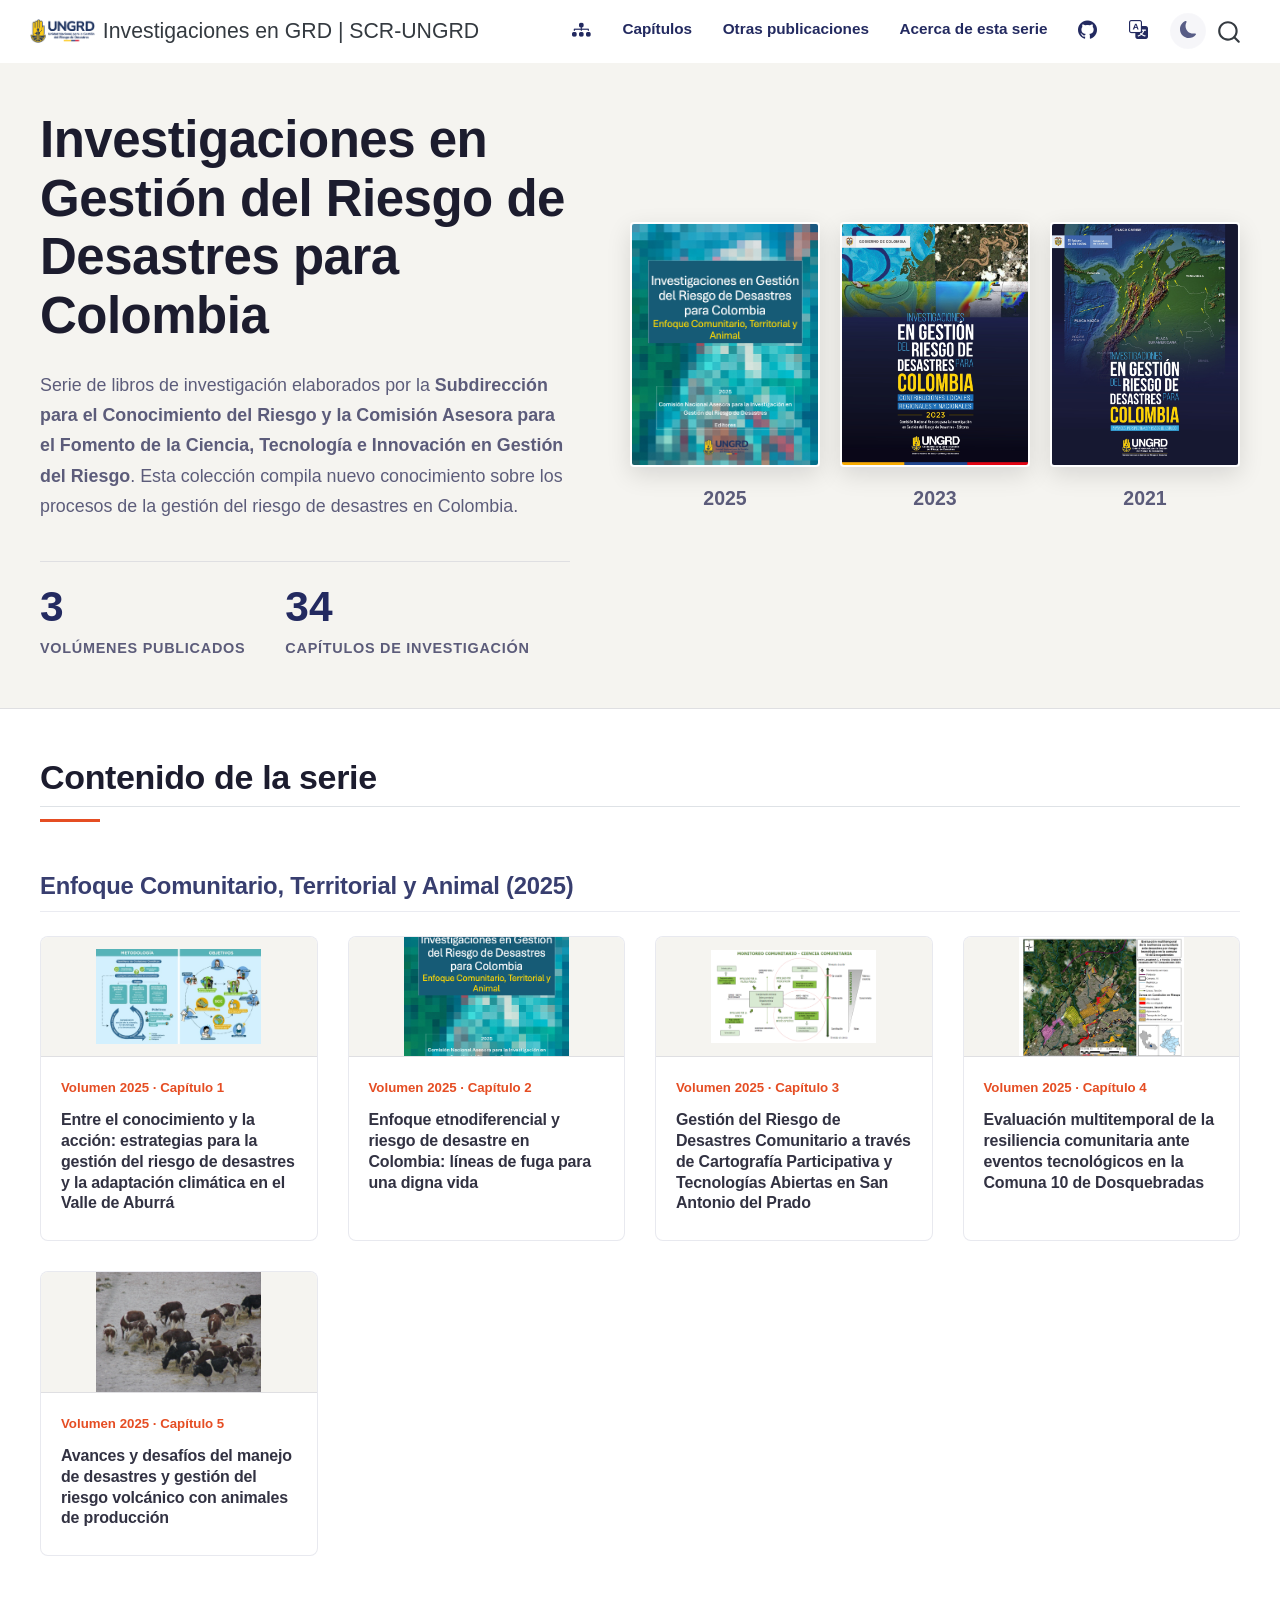
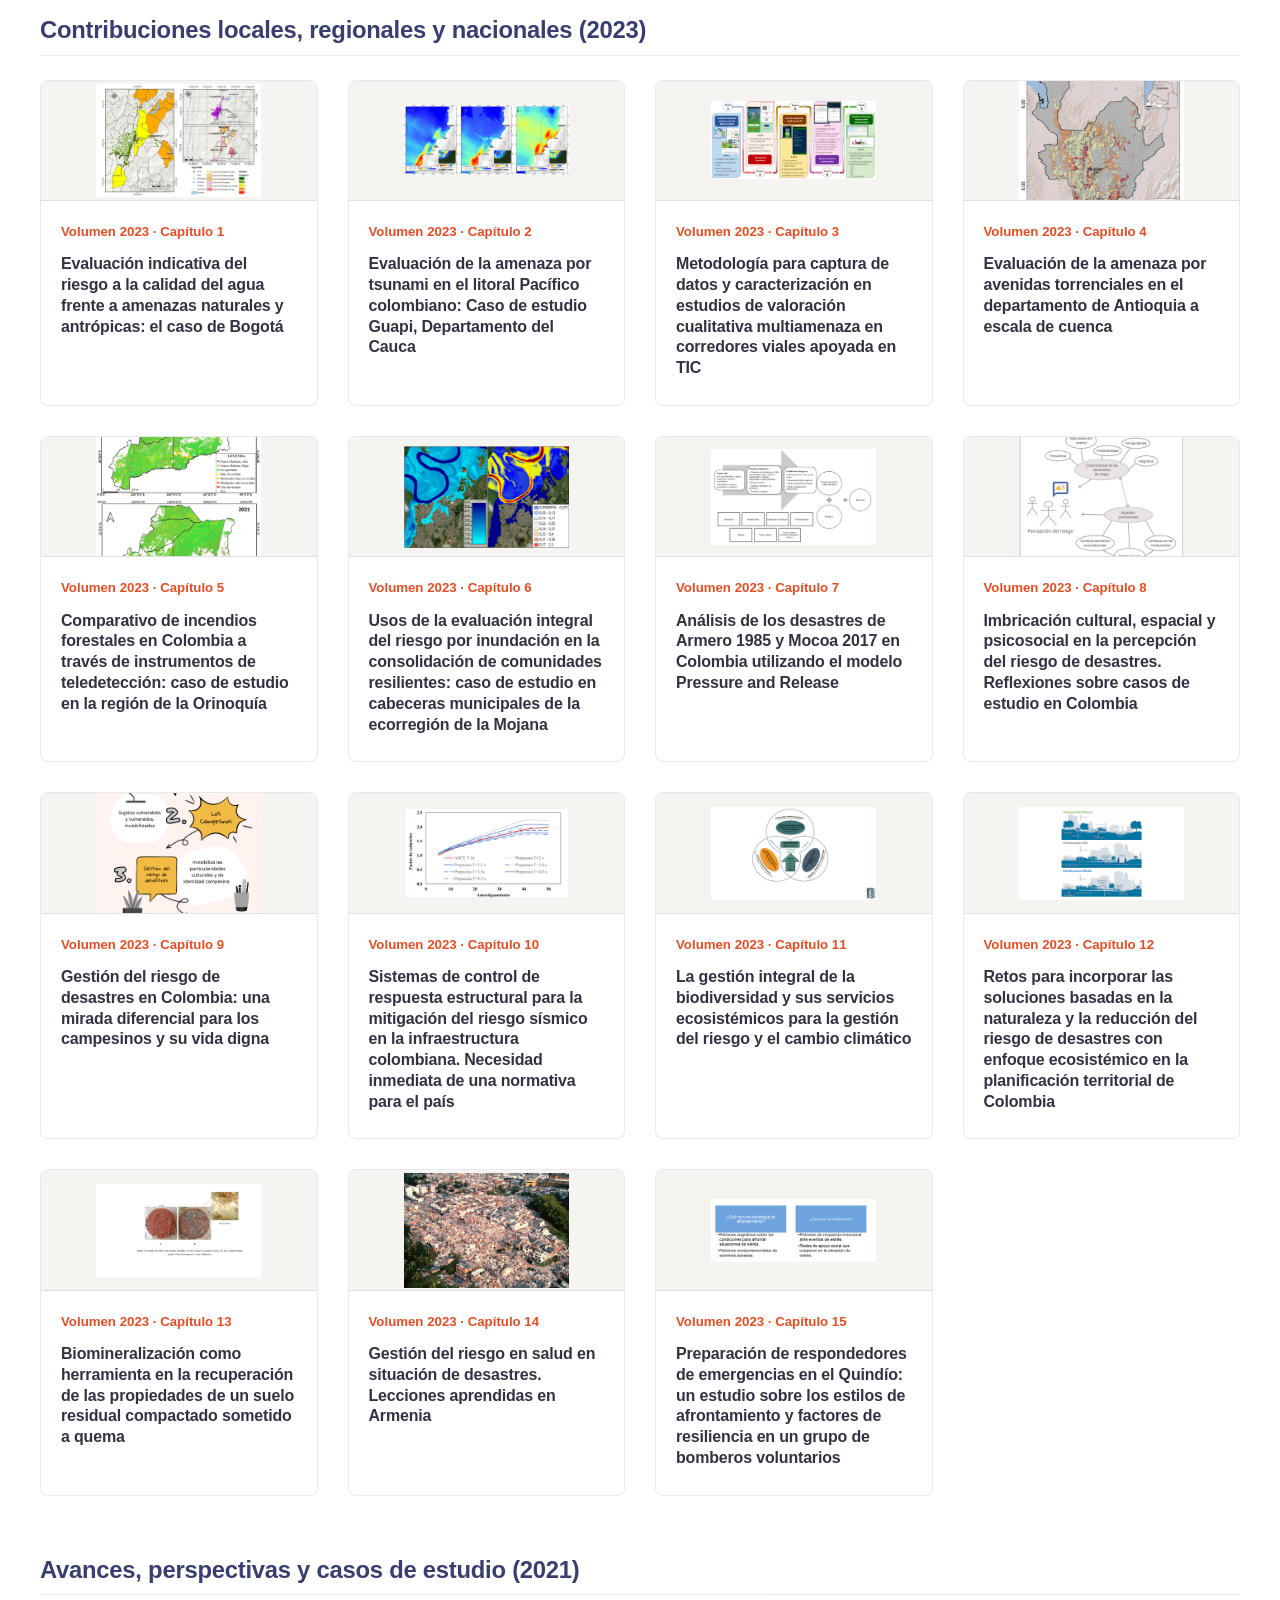
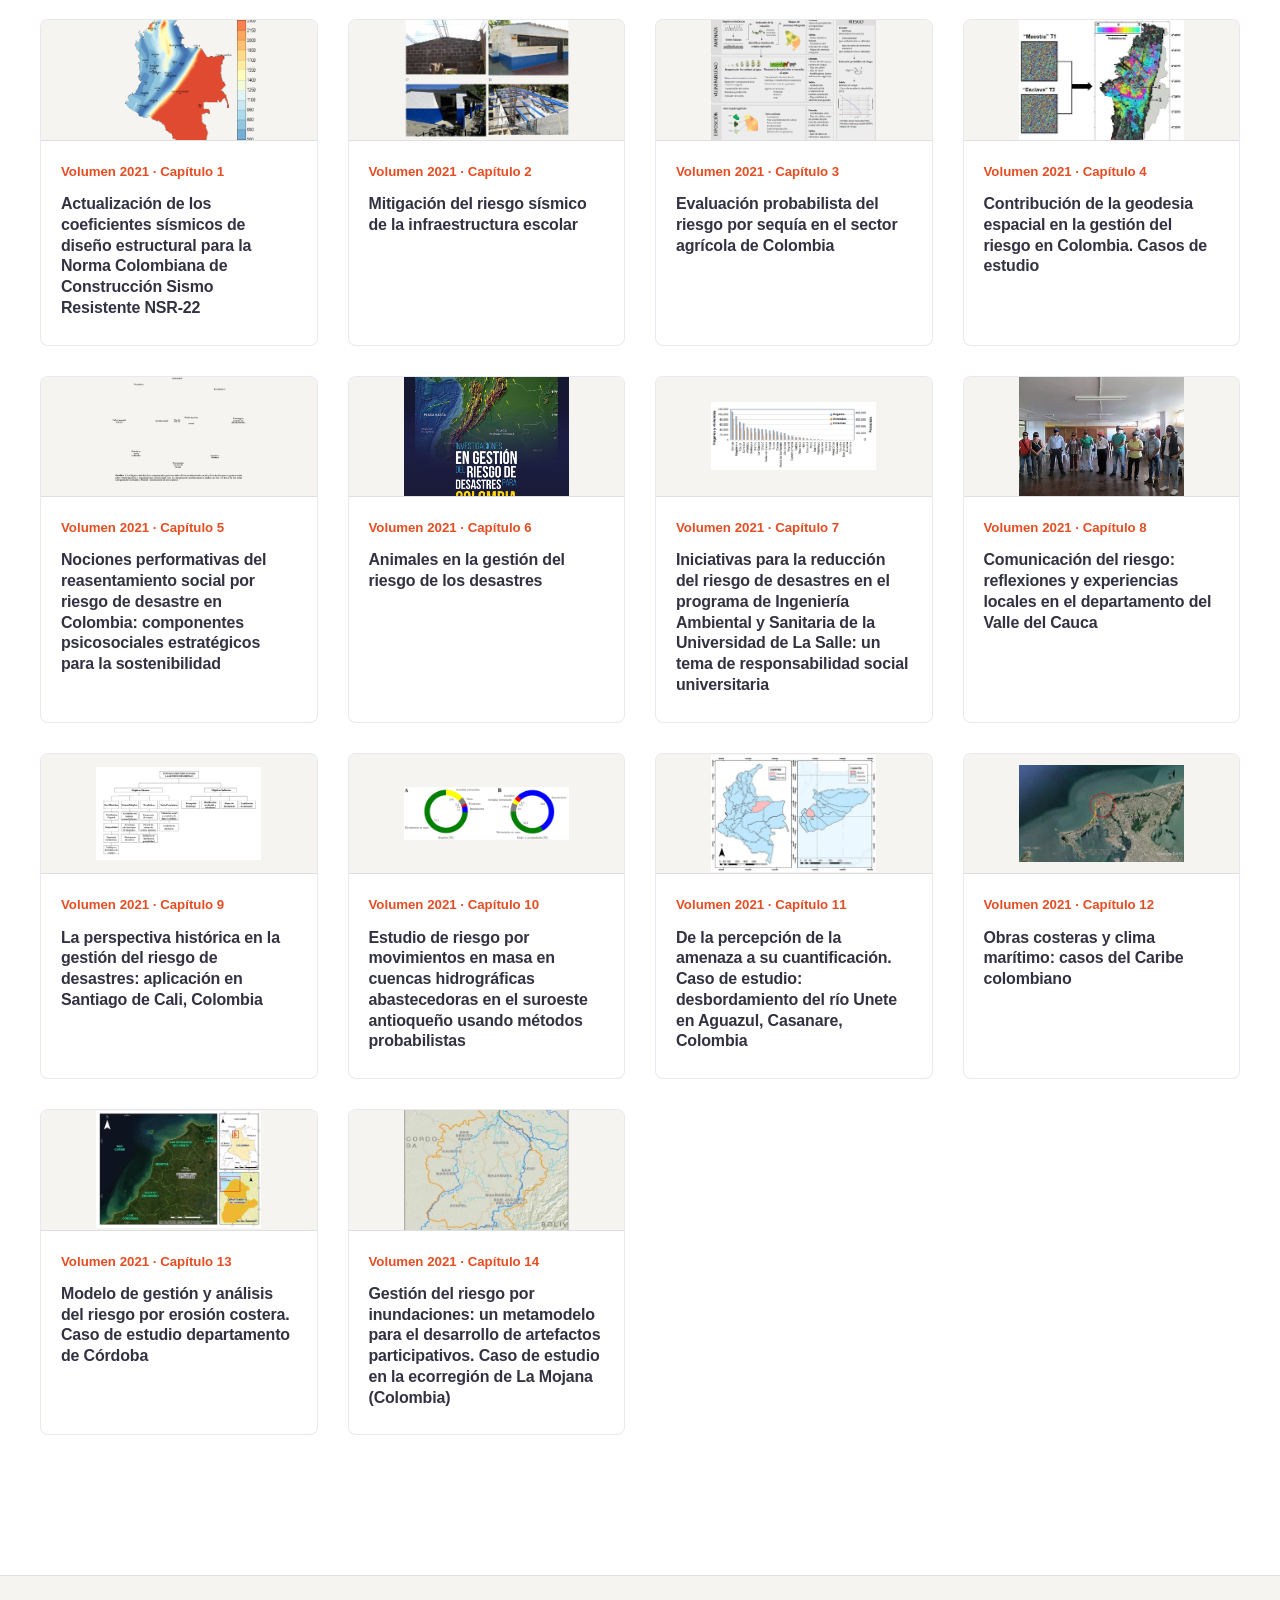
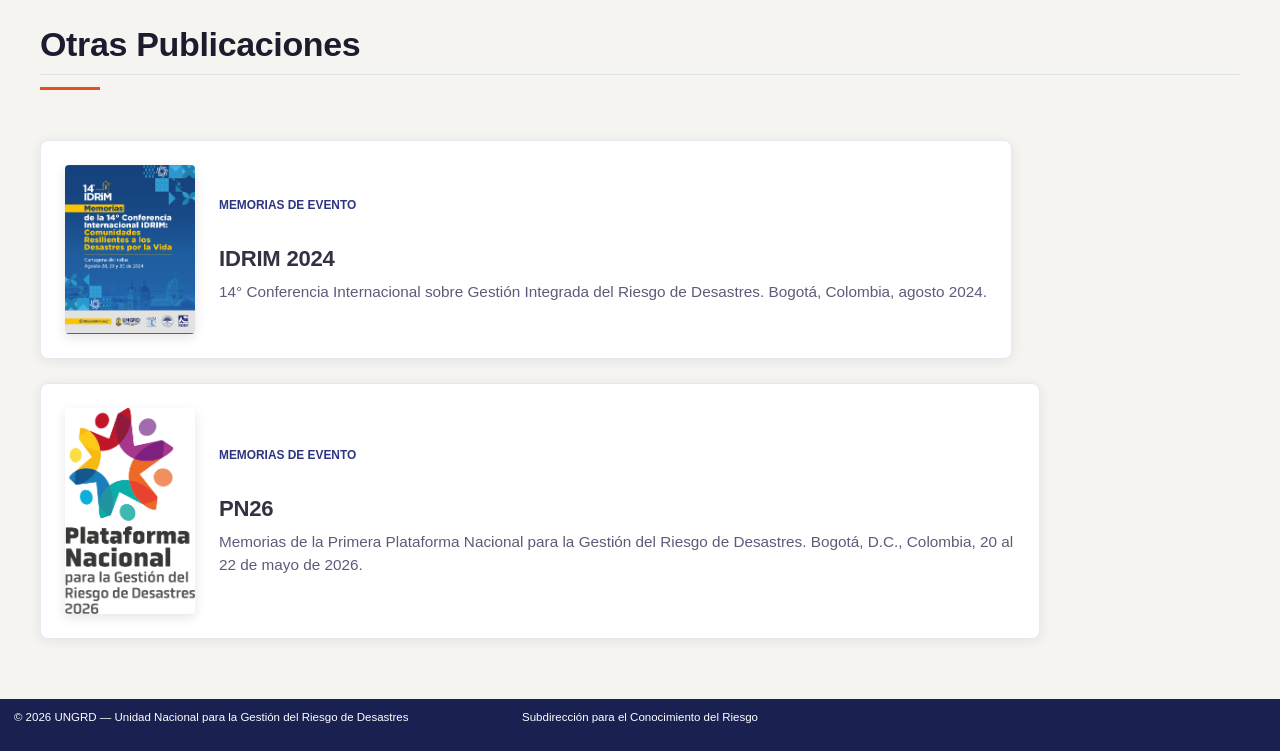
==== commit fd6ec673: "Built site for gh-pages" ====
--- a/index.html
+++ b/index.html
@@ -267,10 +267,10 @@
 </button>
           <div class="collapse navbar-collapse" id="navbarCollapse">
             <ul class="navbar-nav navbar-nav-scroll ms-auto">
-  <li class="nav-item">
-    <a class="nav-link active" href="./index.html" aria-current="page"> <i class="bi bi-house-fill" role="img" aria-label="Inicio">
+  <li class="nav-item compact">
+    <a class="nav-link" href="https://scr-ungrd.github.io/hub/" rel="noopener noreferrer" target="_blank"> <i class="bi bi-diagram-3-fill" role="img" aria-label="HUB SCR — portal de proyectos">
 </i> 
-<span class="menu-text">Investigaciones GRD</span></a>
+<span class="menu-text"></span></a>
   </li>  
   <li class="nav-item">
     <a class="nav-link" href="./#capitulos"> 
@@ -283,11 +283,6 @@
   <li class="nav-item">
     <a class="nav-link" href="./acerca-de.html"> 
 <span class="menu-text">Acerca de esta serie</span></a>
-  </li>  
-  <li class="nav-item compact">
-    <a class="nav-link" href="https://scr-ungrd.github.io/hub/" rel="noopener noreferrer" target="_blank"> <i class="bi bi-diagram-3-fill" role="img" aria-label="HUB SCR — portal de proyectos">
-</i> 
-<span class="menu-text"></span></a>
   </li>  
   <li class="nav-item compact">
     <a class="nav-link" href="https://github.com/scr-ungrd/investigaciones-grd-colombia" rel="noopener noreferrer" target="_blank"> <i class="bi bi-github" role="img" aria-label="Repositorio en GitHub">
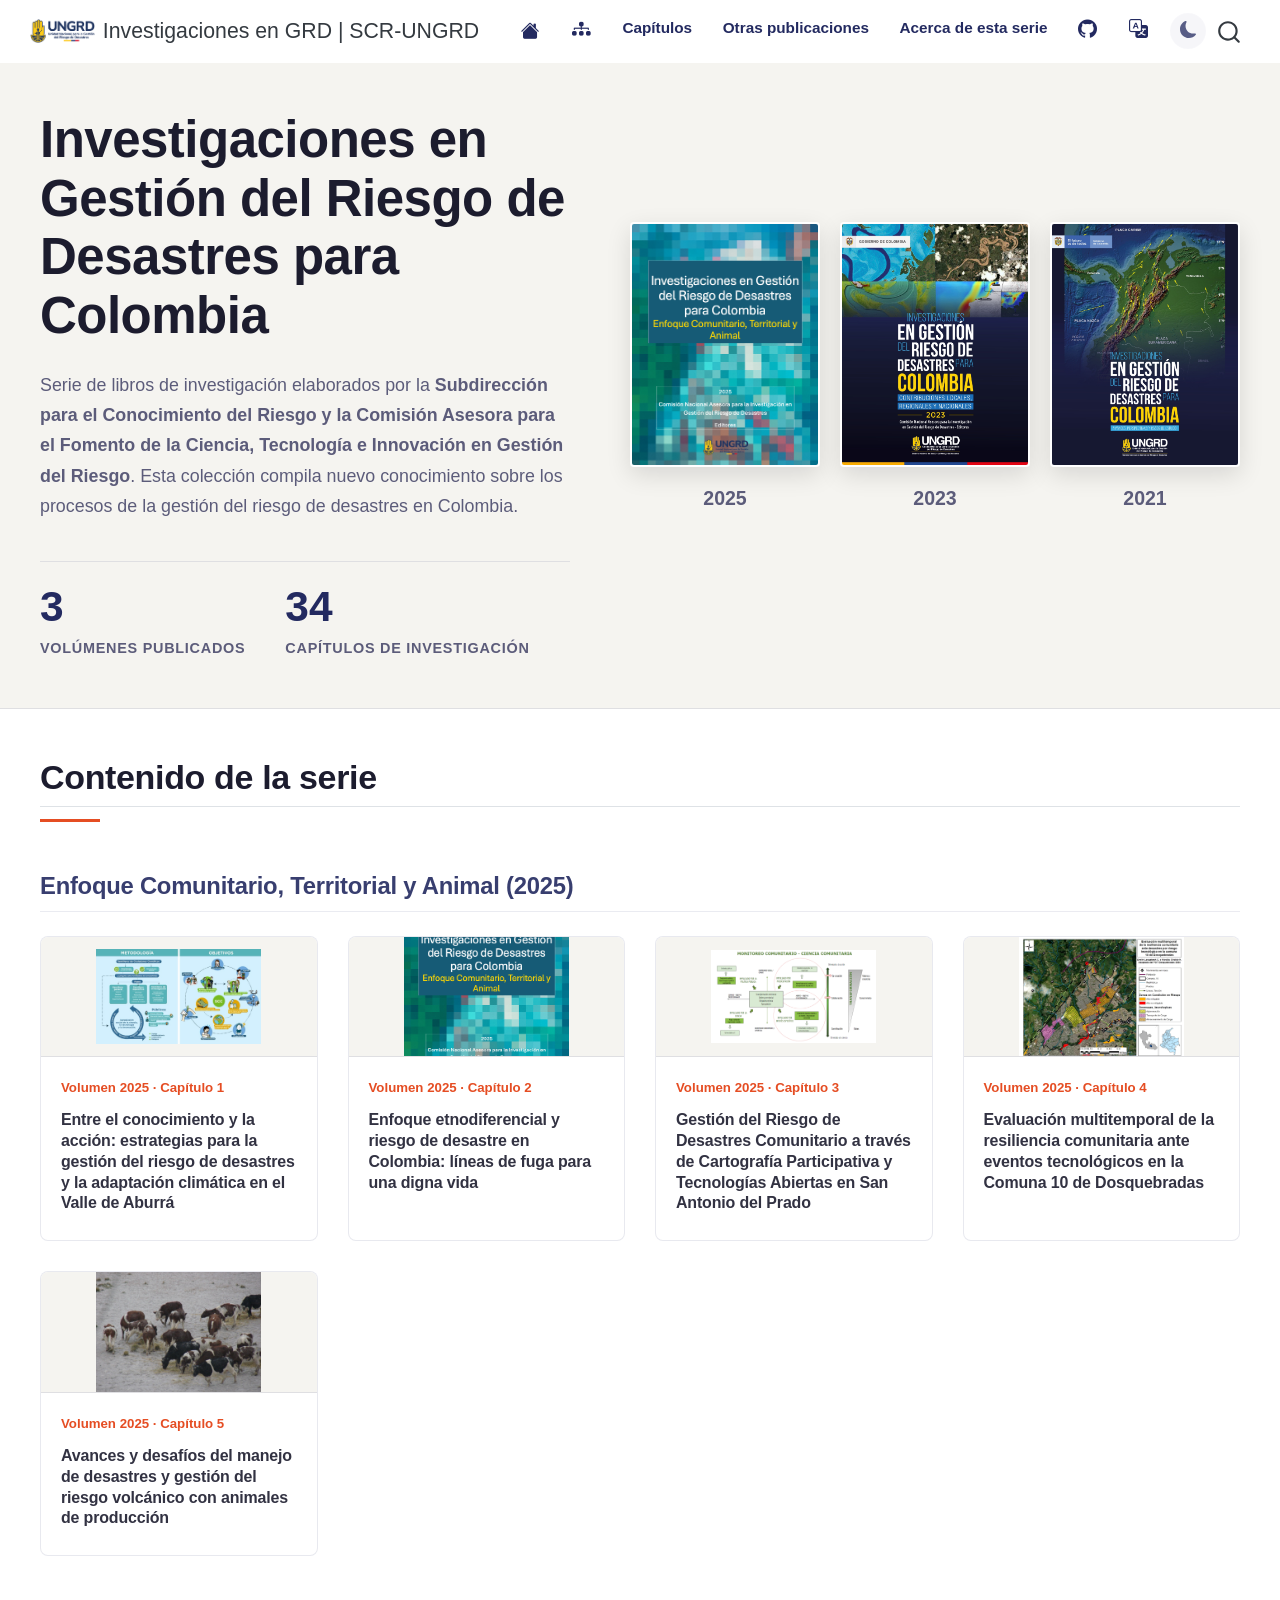
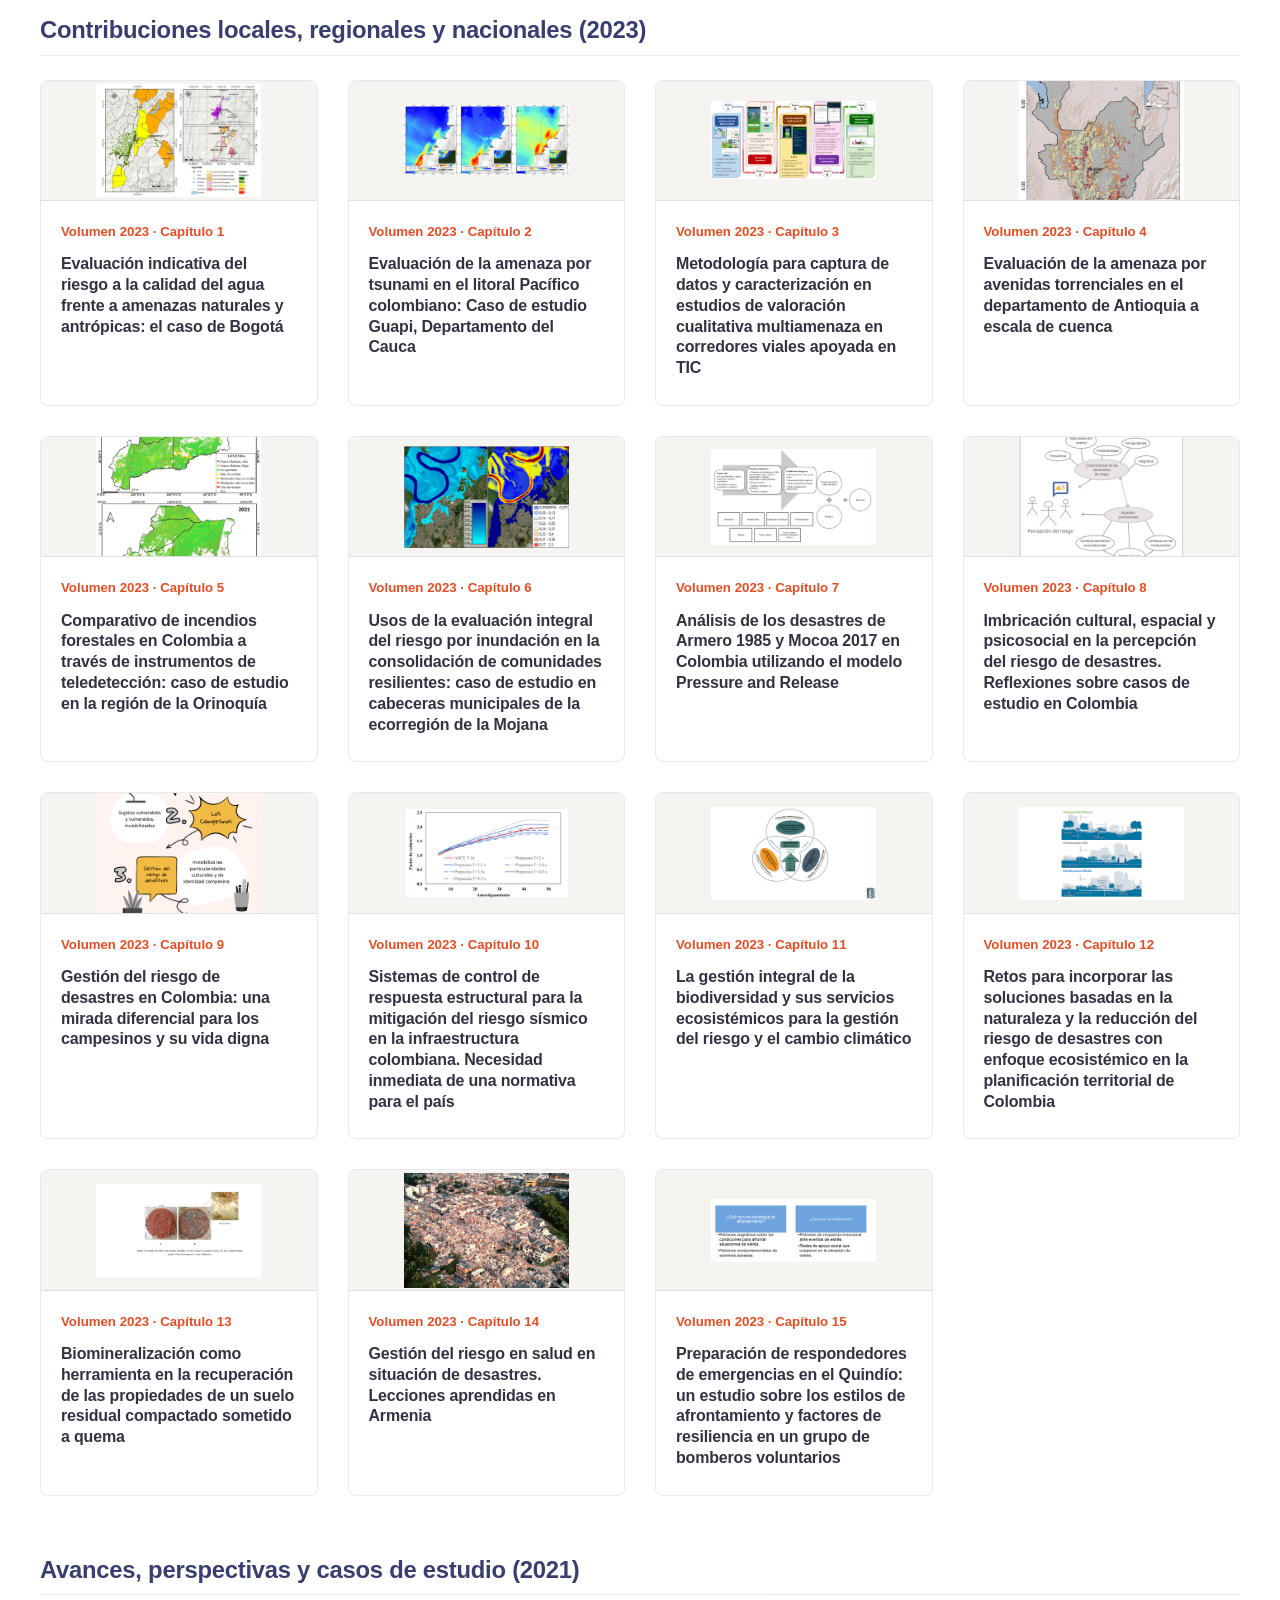
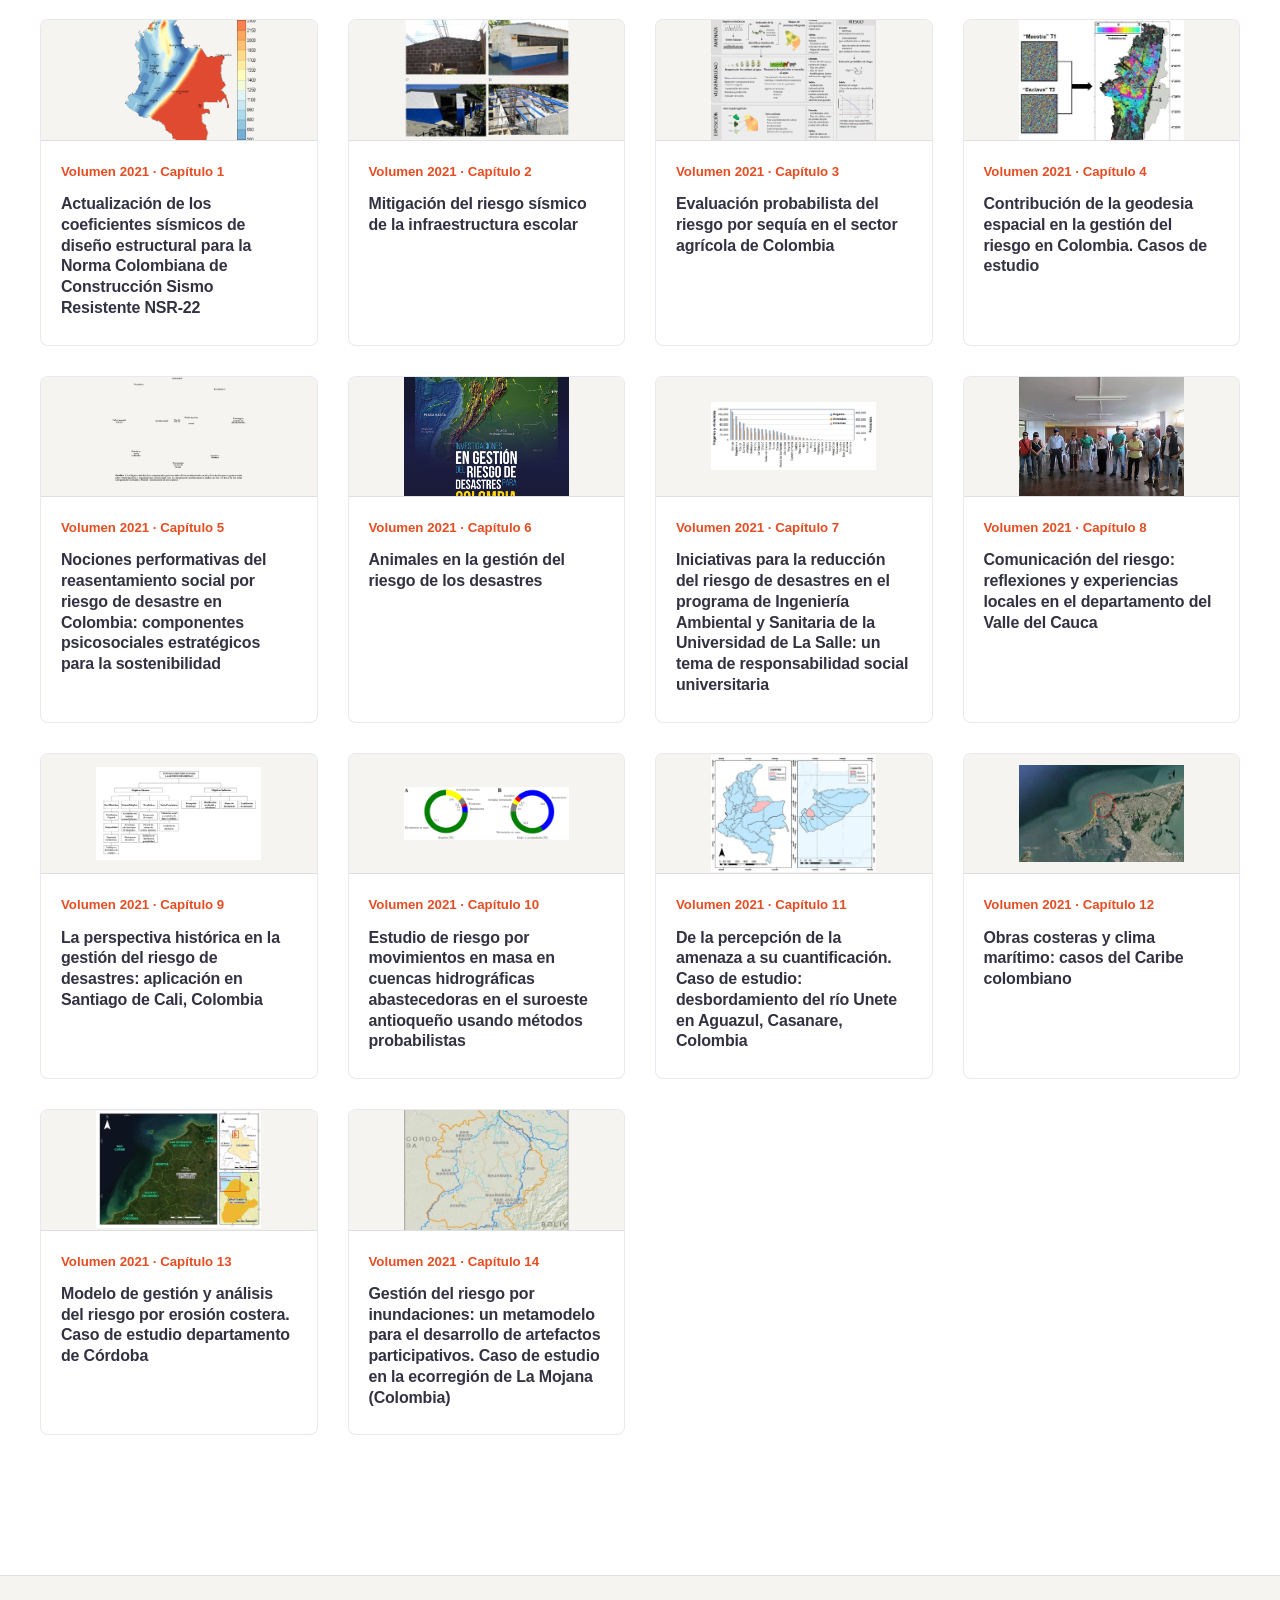
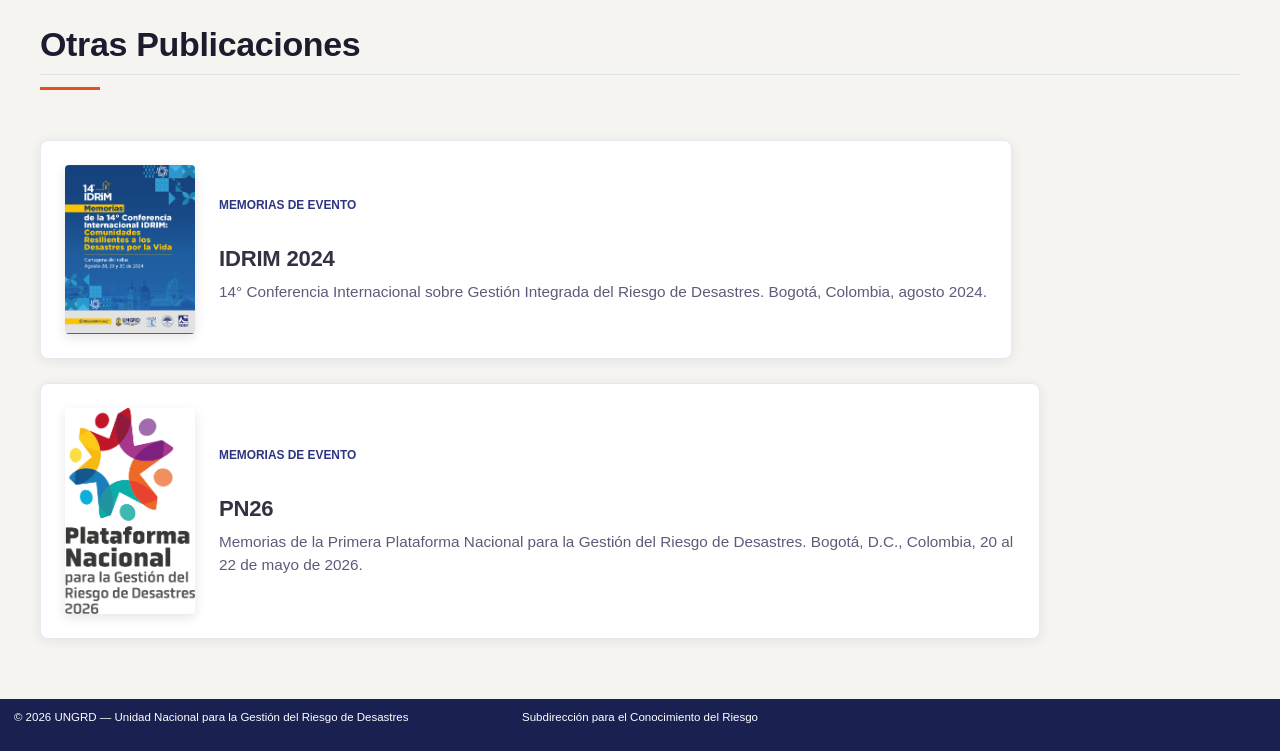
==== commit b05d5c71: "Built site for gh-pages" ====
--- a/index.html
+++ b/index.html
@@ -267,6 +267,11 @@
 </button>
           <div class="collapse navbar-collapse" id="navbarCollapse">
             <ul class="navbar-nav navbar-nav-scroll ms-auto">
+  <li class="nav-item compact">
+    <a class="nav-link" href="https://scr-ungrd.github.io/catalogo-publicaciones" rel="noopener noreferrer" target="_blank"> <i class="bi bi-house-fill" role="img" aria-label="Catálogo Editorial SCR — inicio">
+</i> 
+<span class="menu-text"></span></a>
+  </li>  
   <li class="nav-item compact">
     <a class="nav-link" href="https://scr-ungrd.github.io/hub/" rel="noopener noreferrer" target="_blank"> <i class="bi bi-diagram-3-fill" role="img" aria-label="HUB SCR — portal de proyectos">
 </i> 
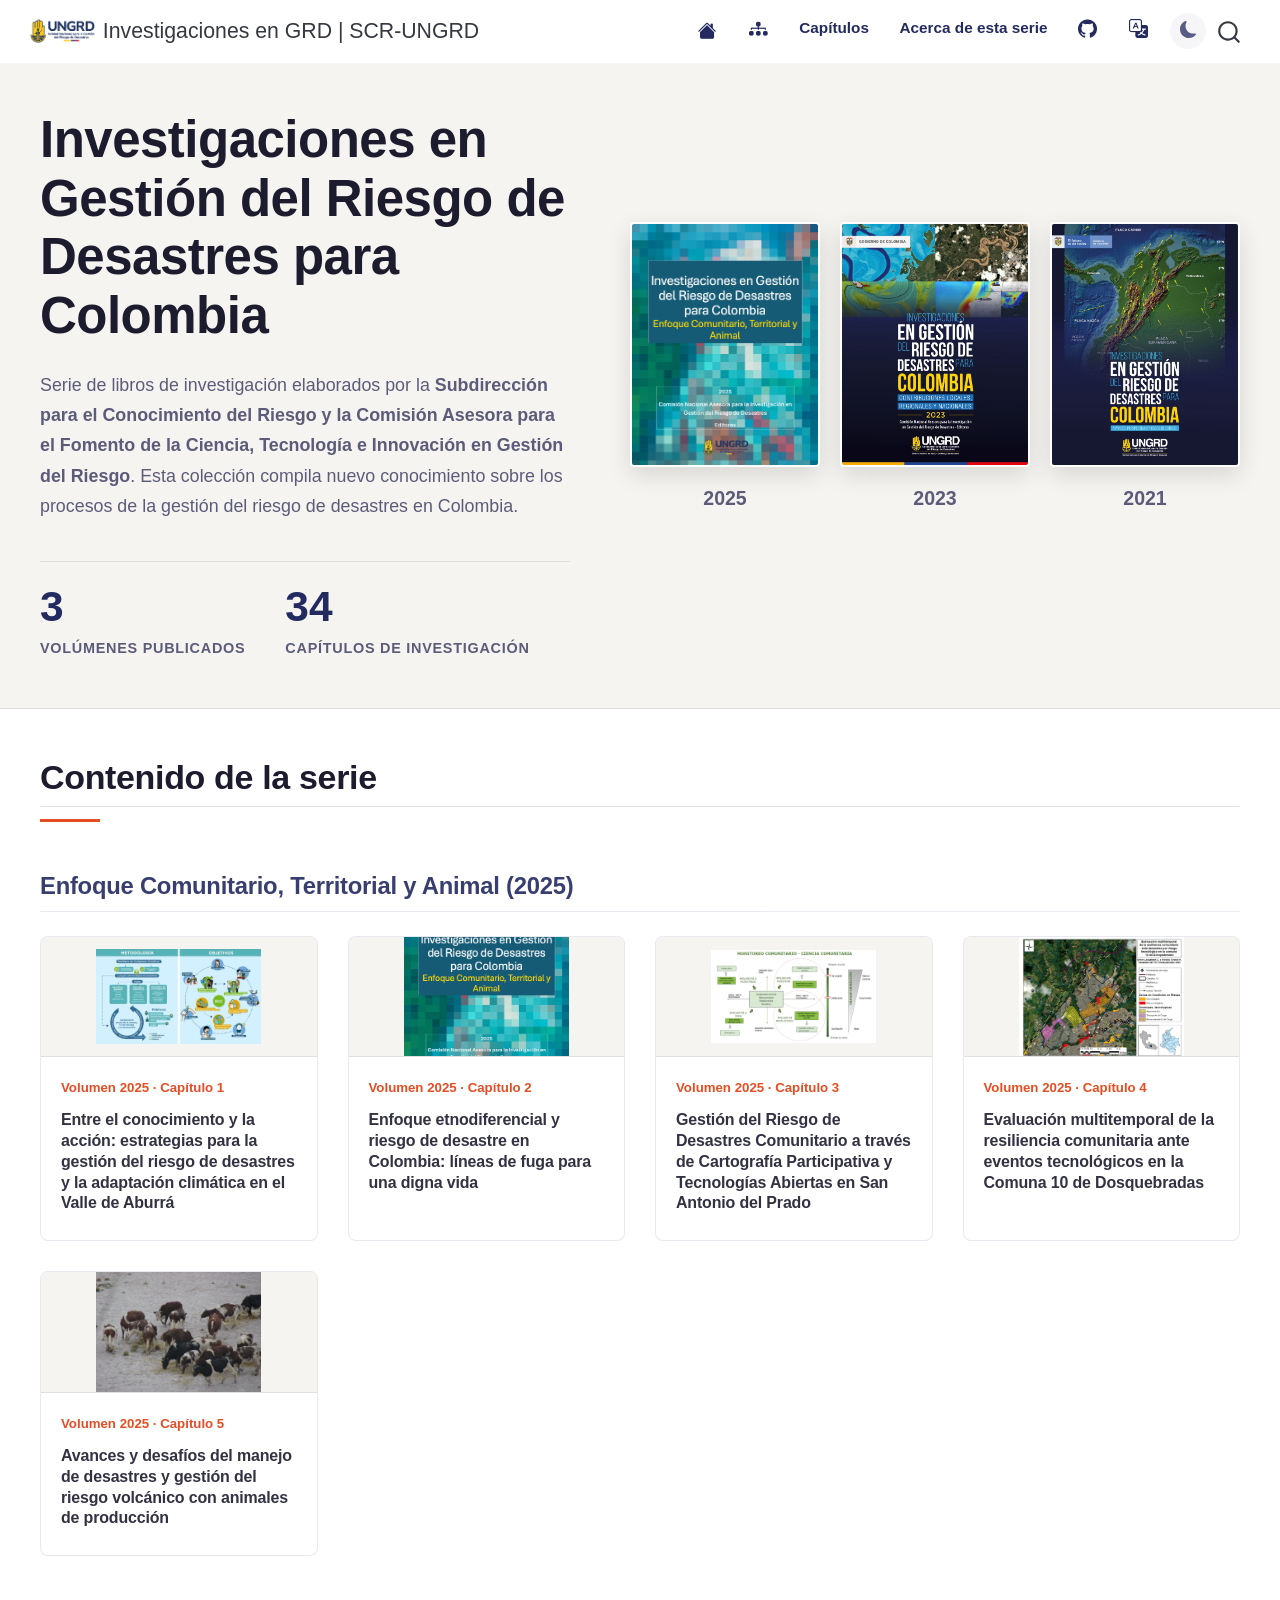
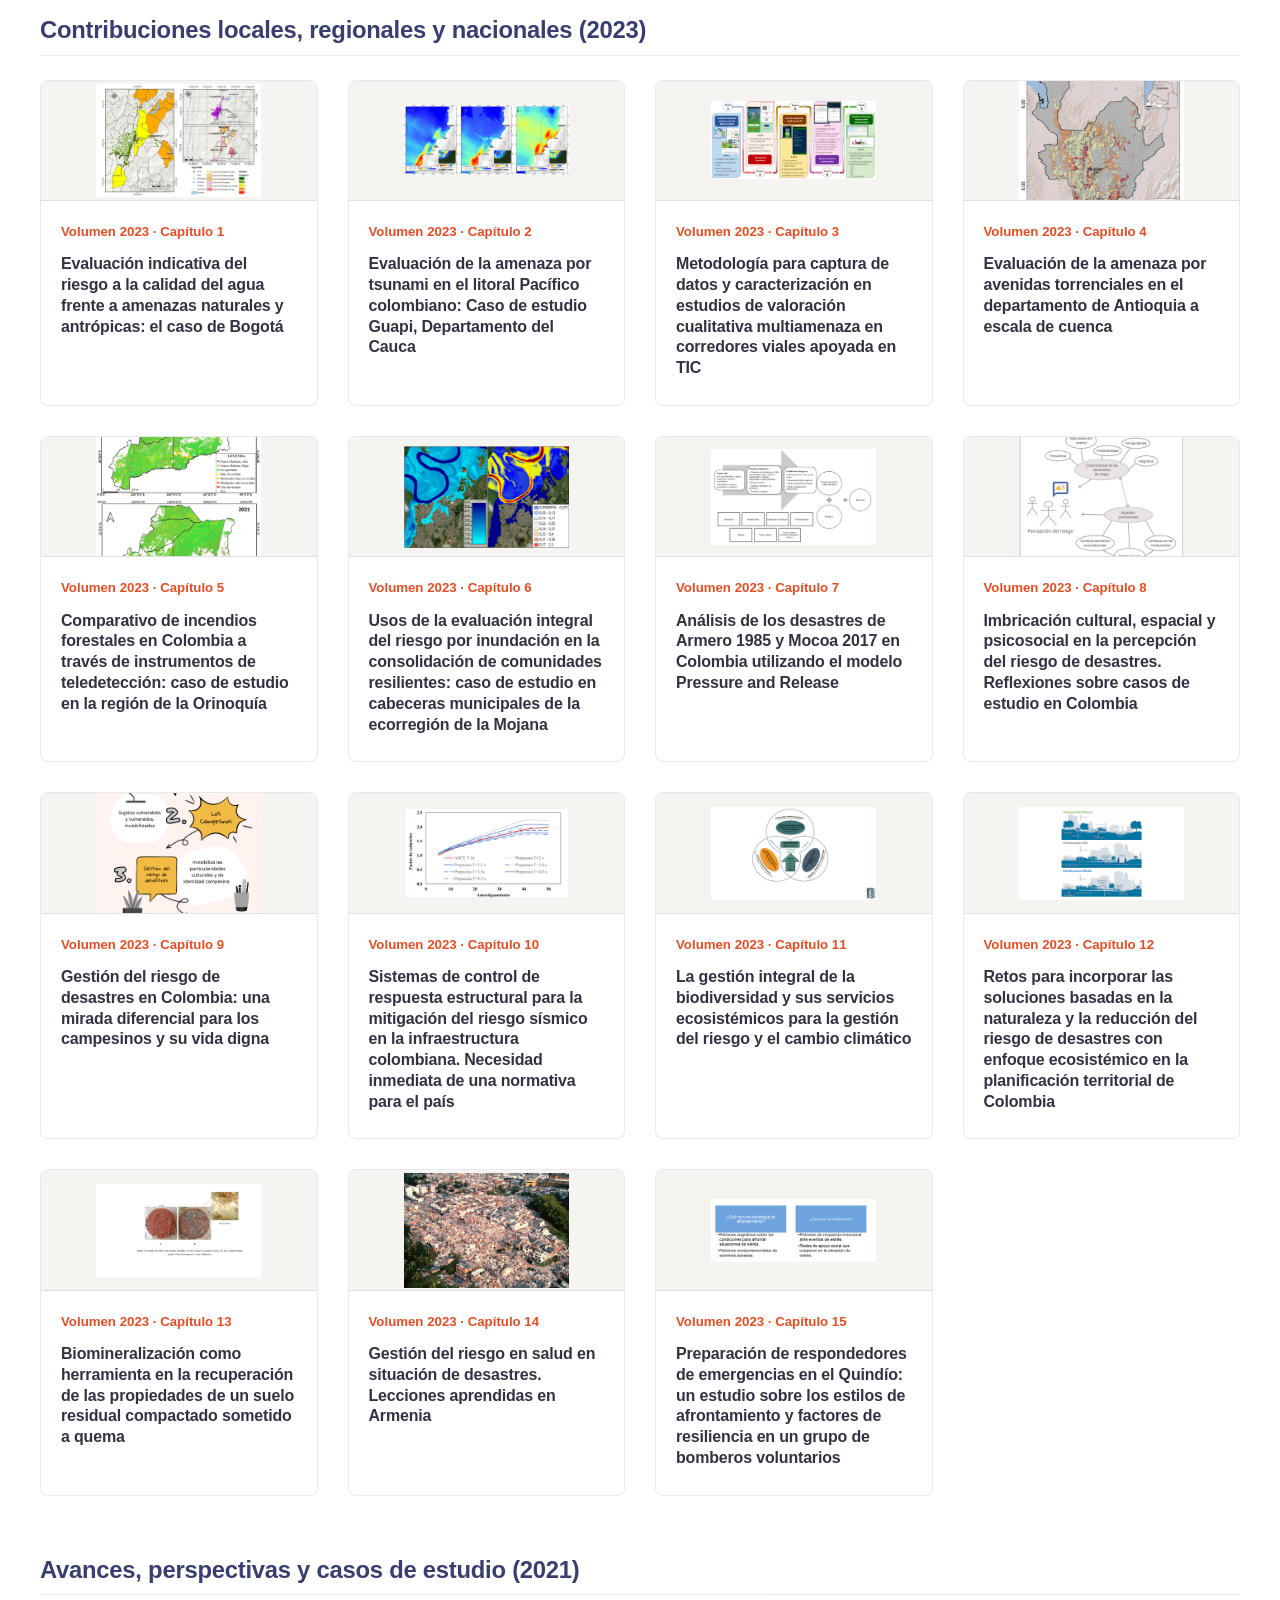
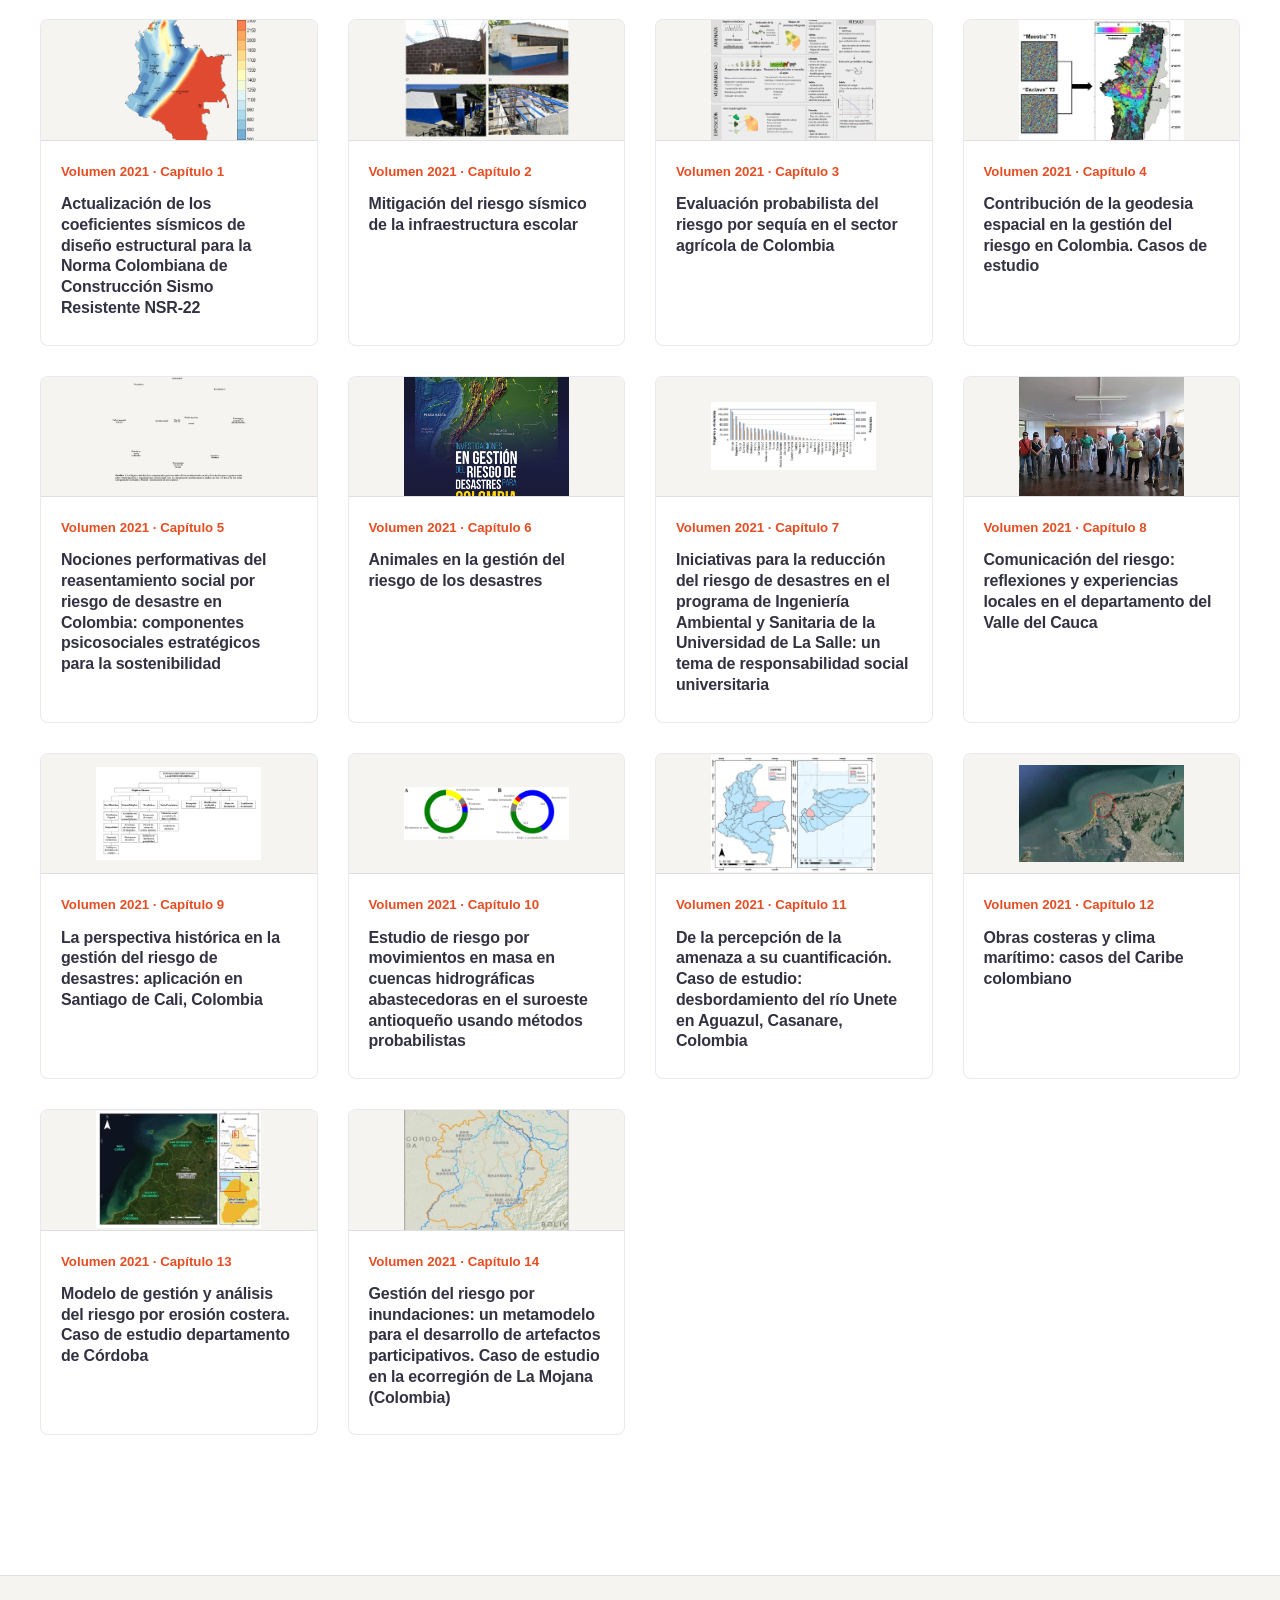
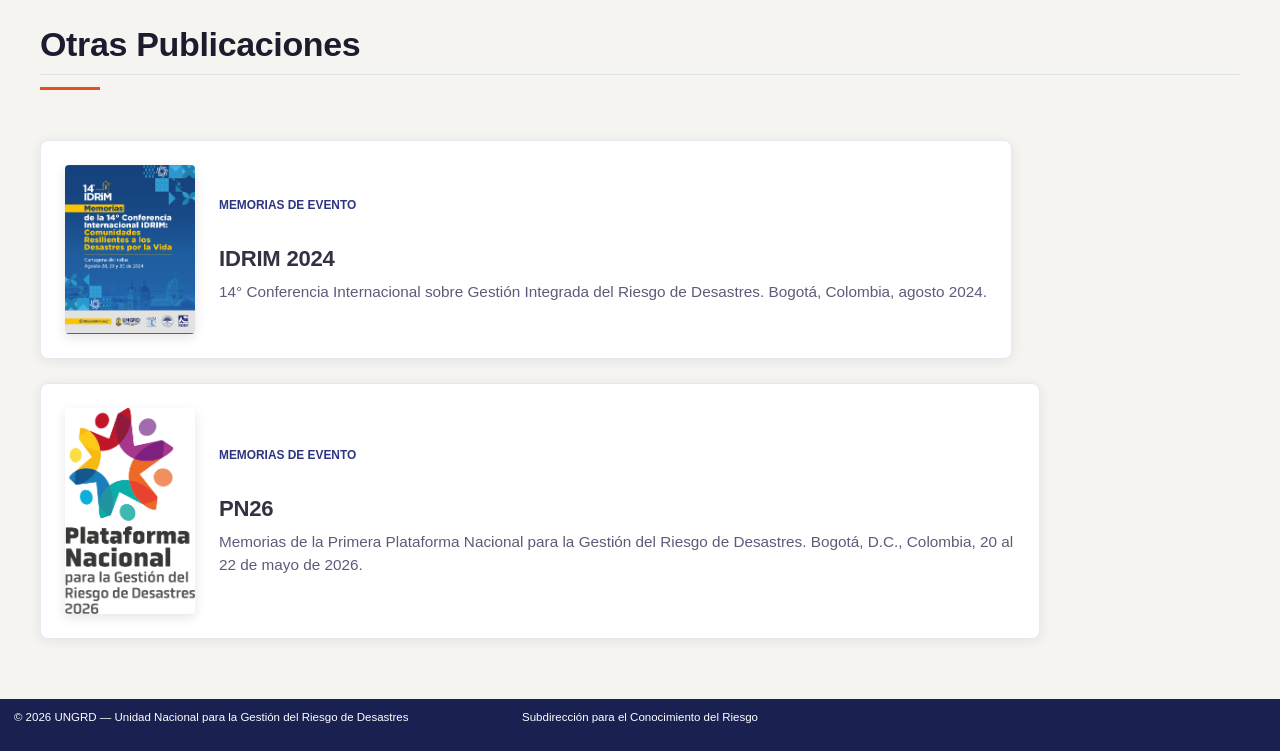
==== commit 98ae0ff5: "Built site for gh-pages" ====
--- a/index.html
+++ b/index.html
@@ -280,10 +280,6 @@
   <li class="nav-item">
     <a class="nav-link" href="./#capitulos"> 
 <span class="menu-text">Capítulos</span></a>
-  </li>  
-  <li class="nav-item">
-    <a class="nav-link" href="./#otras"> 
-<span class="menu-text">Otras publicaciones</span></a>
   </li>  
   <li class="nav-item">
     <a class="nav-link" href="./acerca-de.html"> 
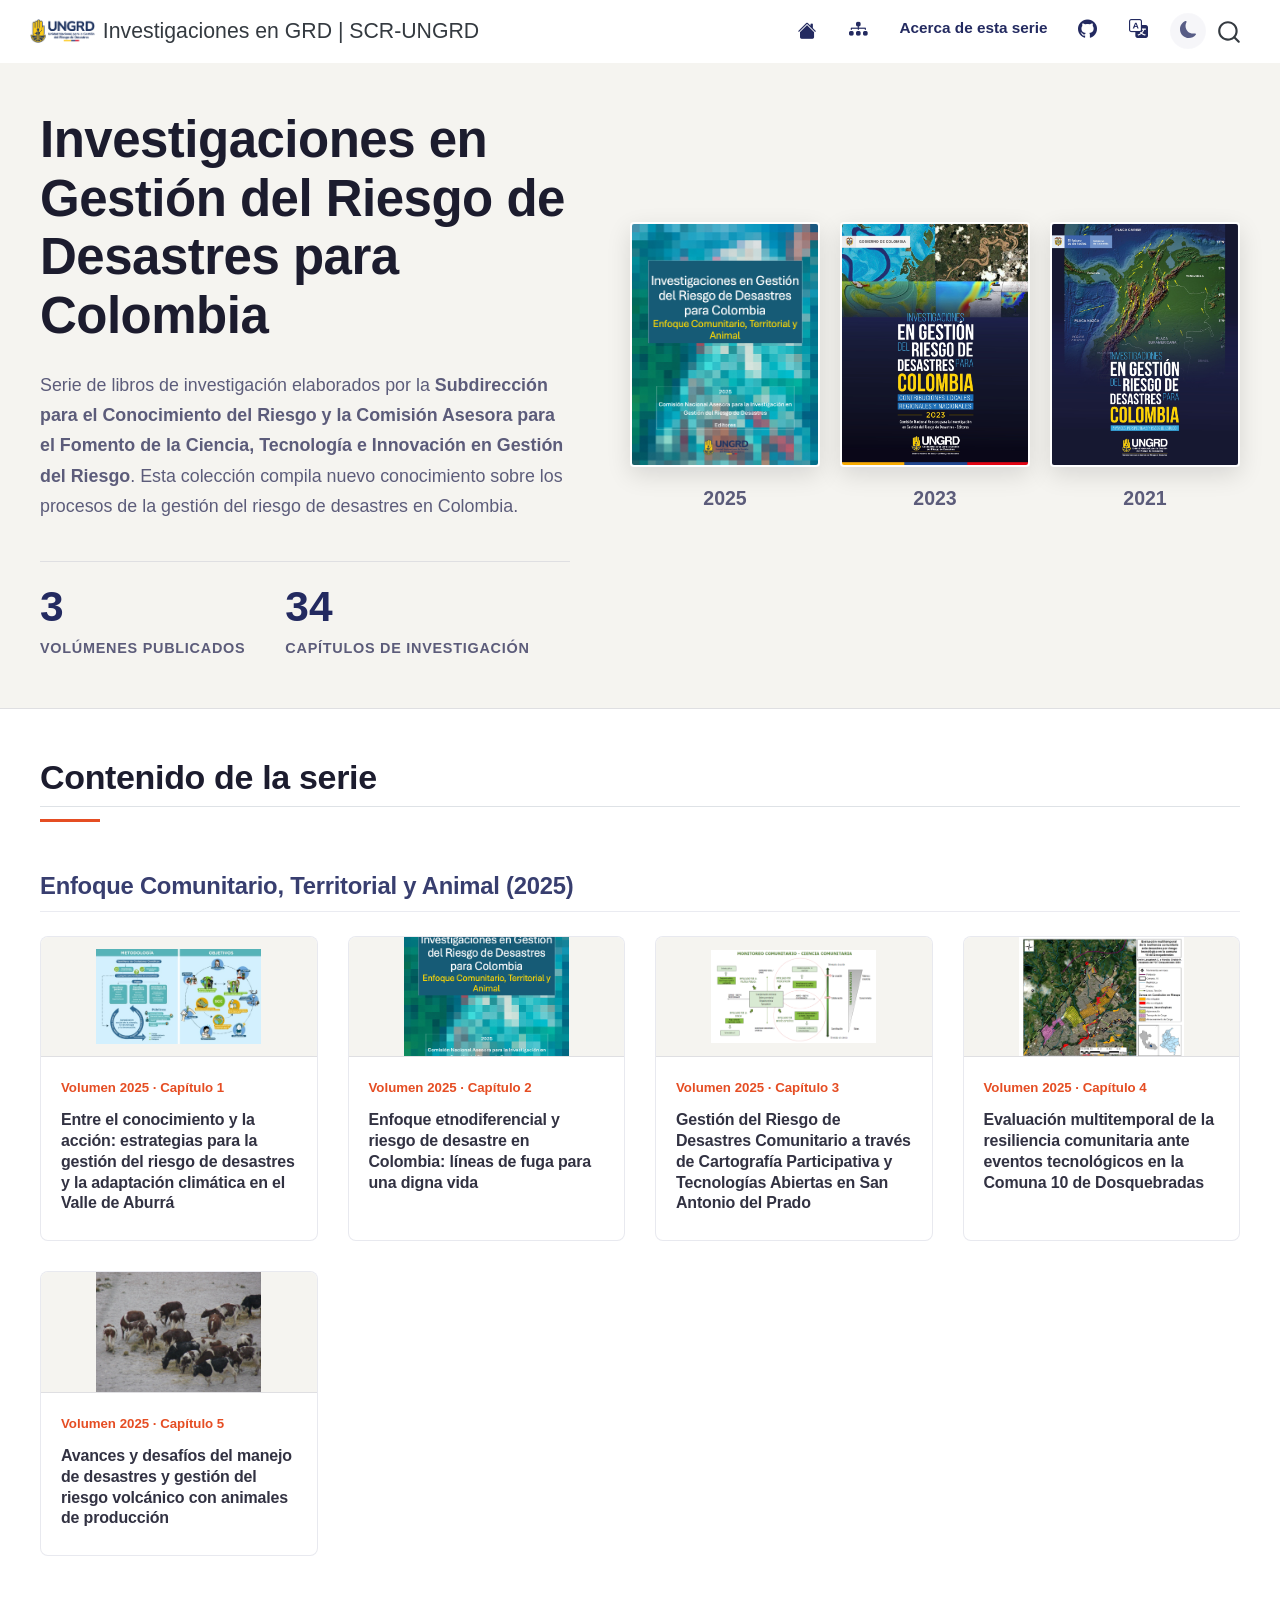
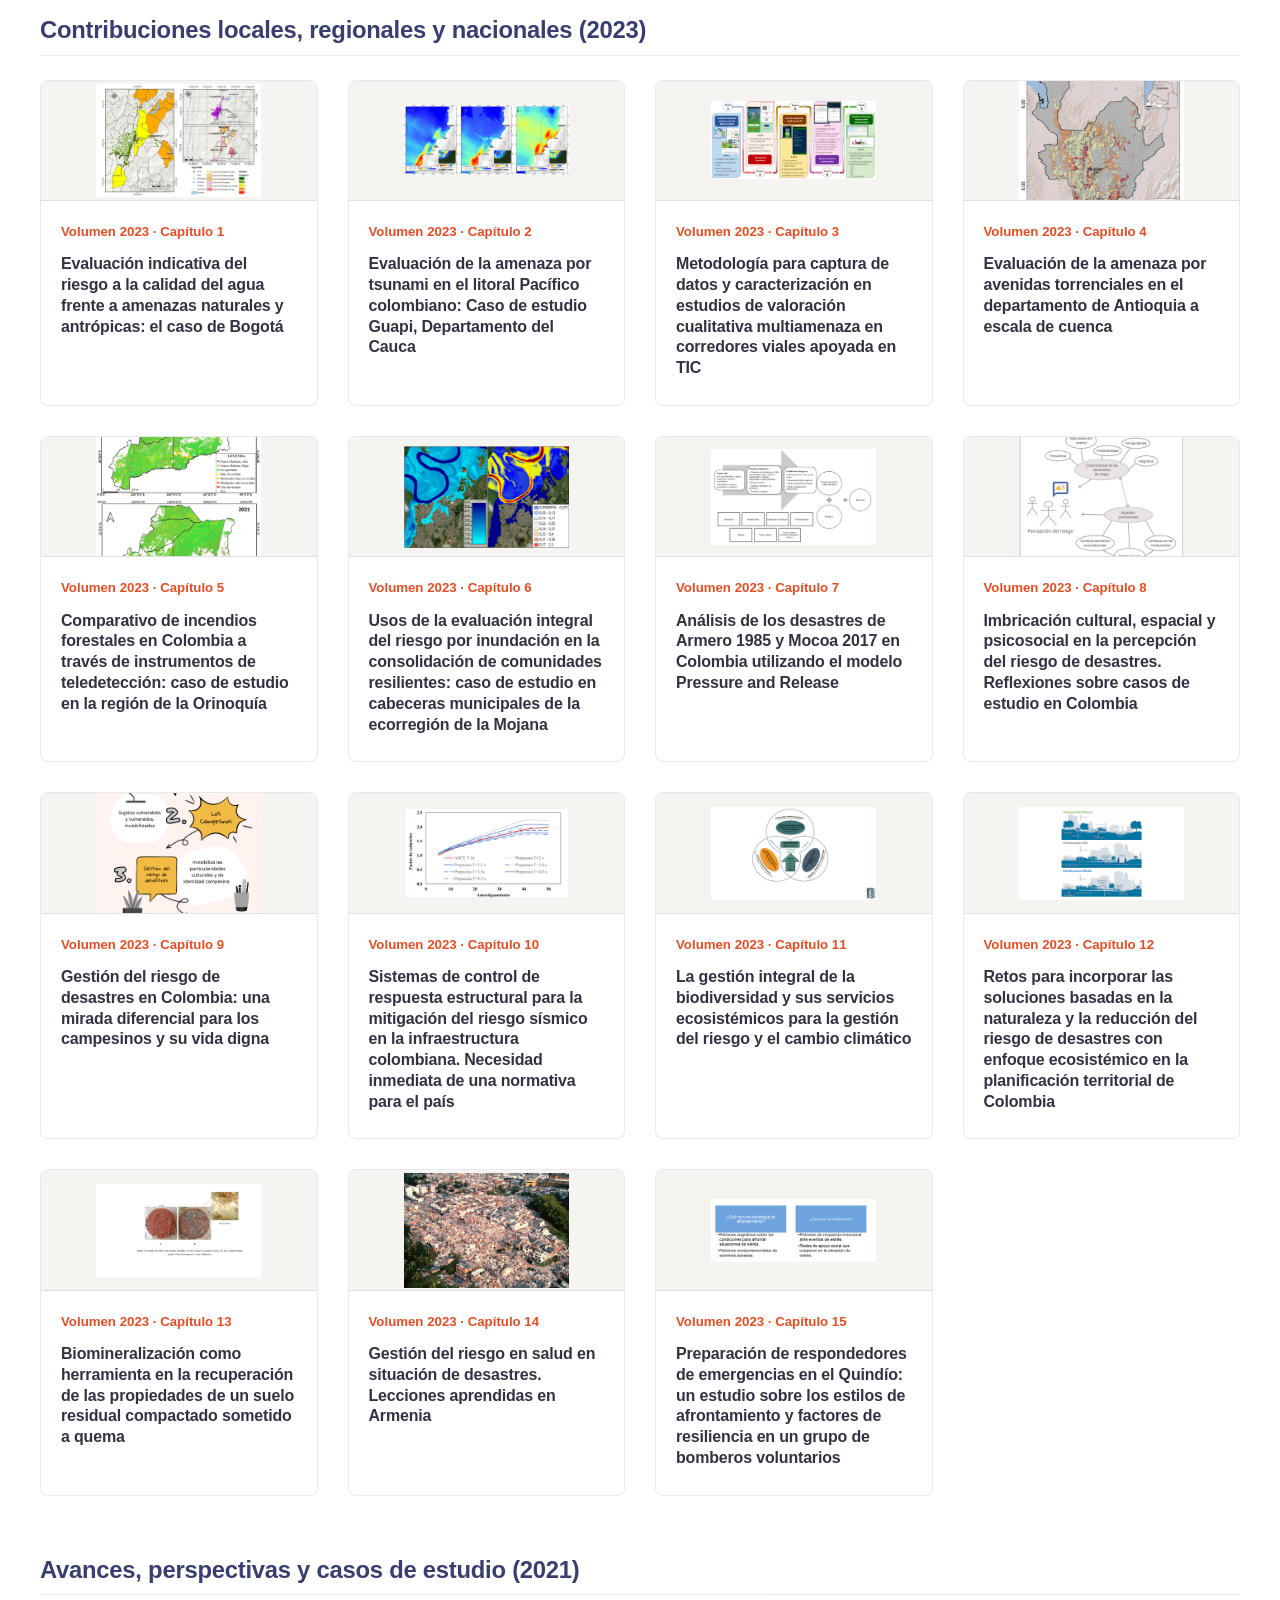
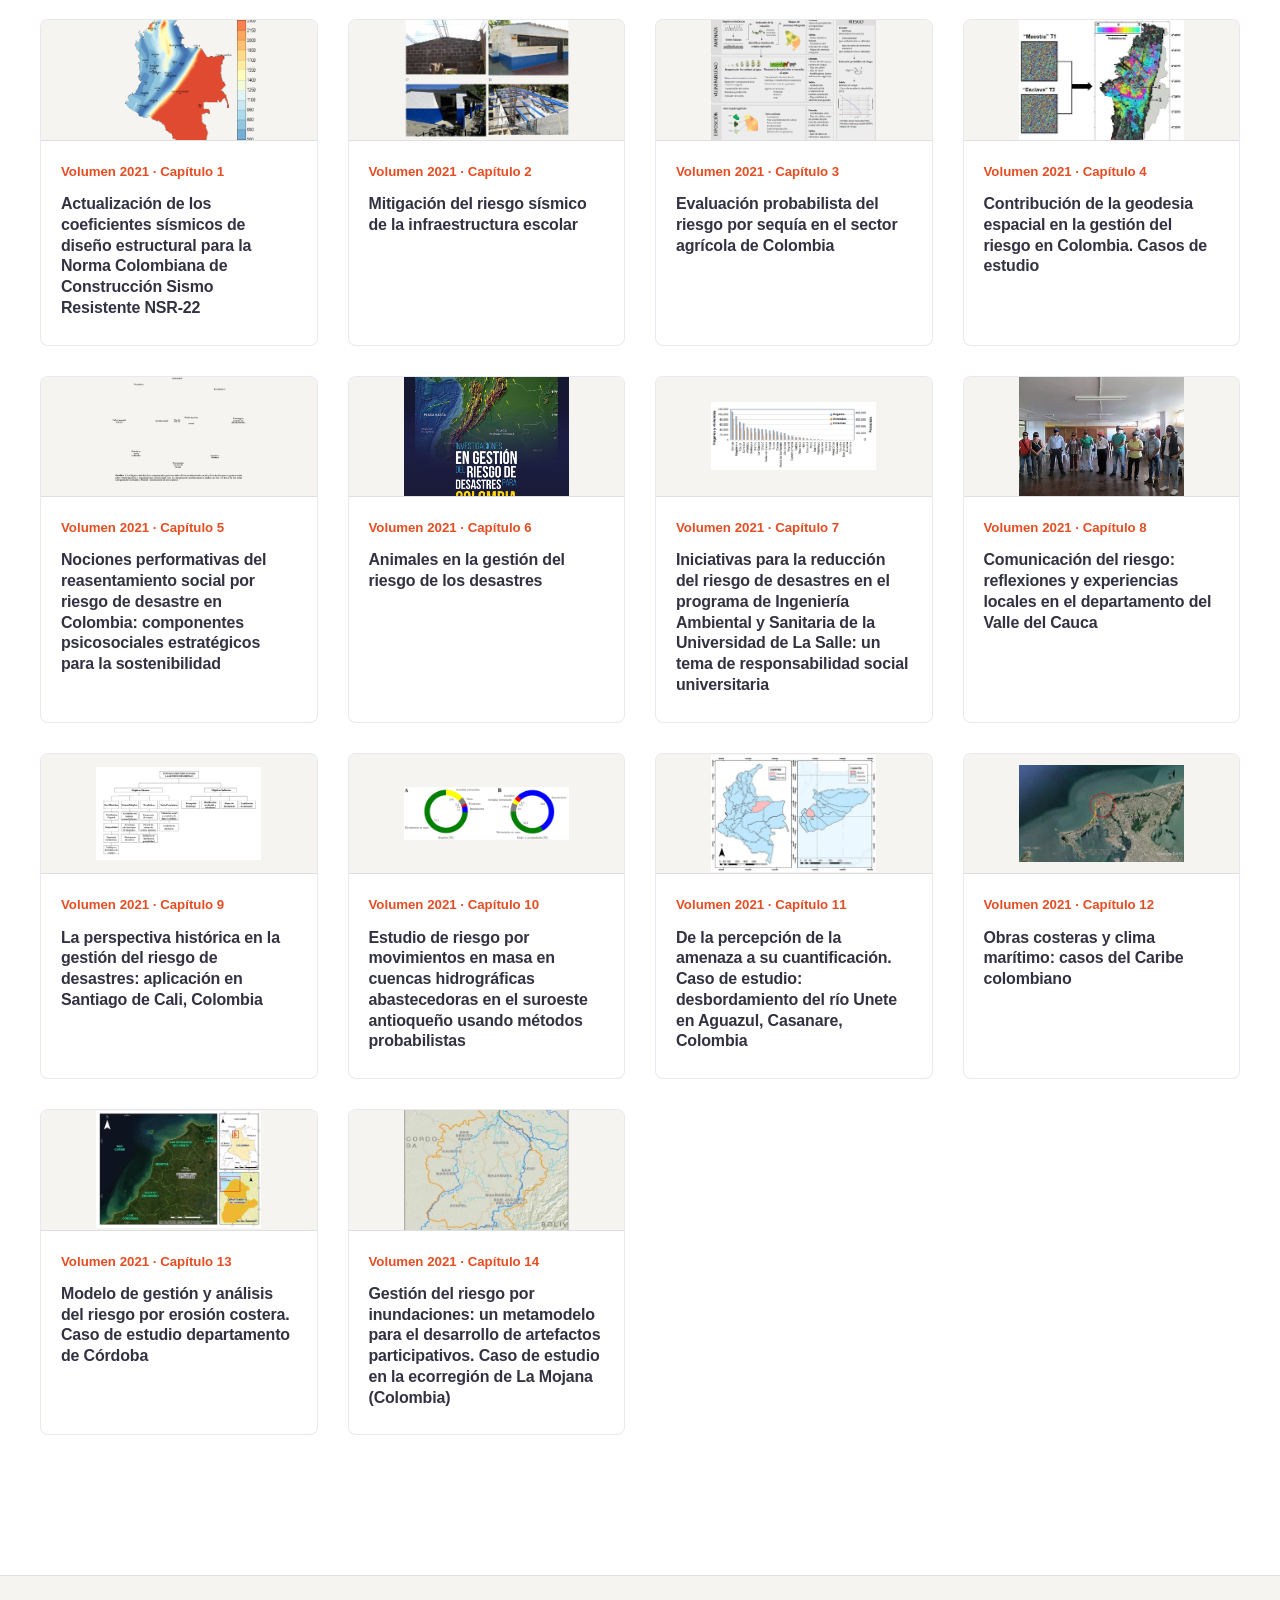
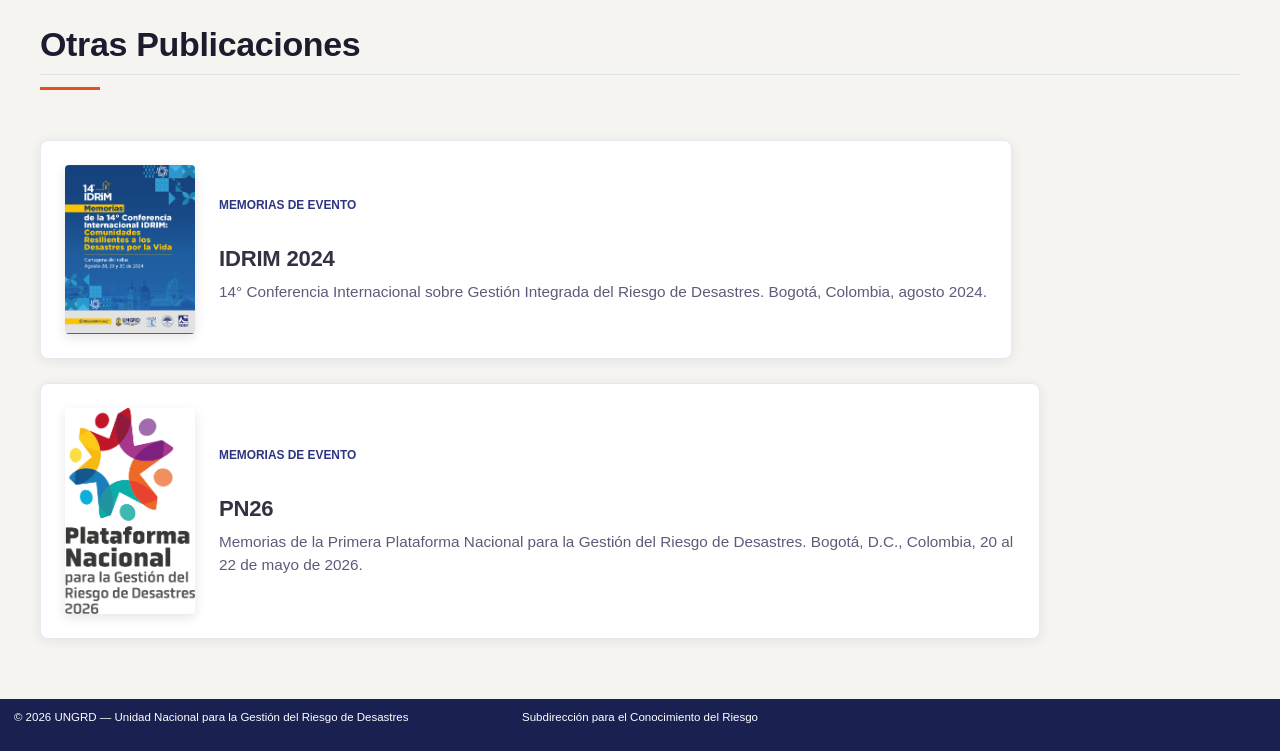
==== commit 9b403381: "Built site for gh-pages" ====
--- a/index.html
+++ b/index.html
@@ -276,10 +276,6 @@
     <a class="nav-link" href="https://scr-ungrd.github.io/hub/" rel="noopener noreferrer" target="_blank"> <i class="bi bi-diagram-3-fill" role="img" aria-label="HUB SCR — portal de proyectos">
 </i> 
 <span class="menu-text"></span></a>
-  </li>  
-  <li class="nav-item">
-    <a class="nav-link" href="./#capitulos"> 
-<span class="menu-text">Capítulos</span></a>
   </li>  
   <li class="nav-item">
     <a class="nav-link" href="./acerca-de.html"> 
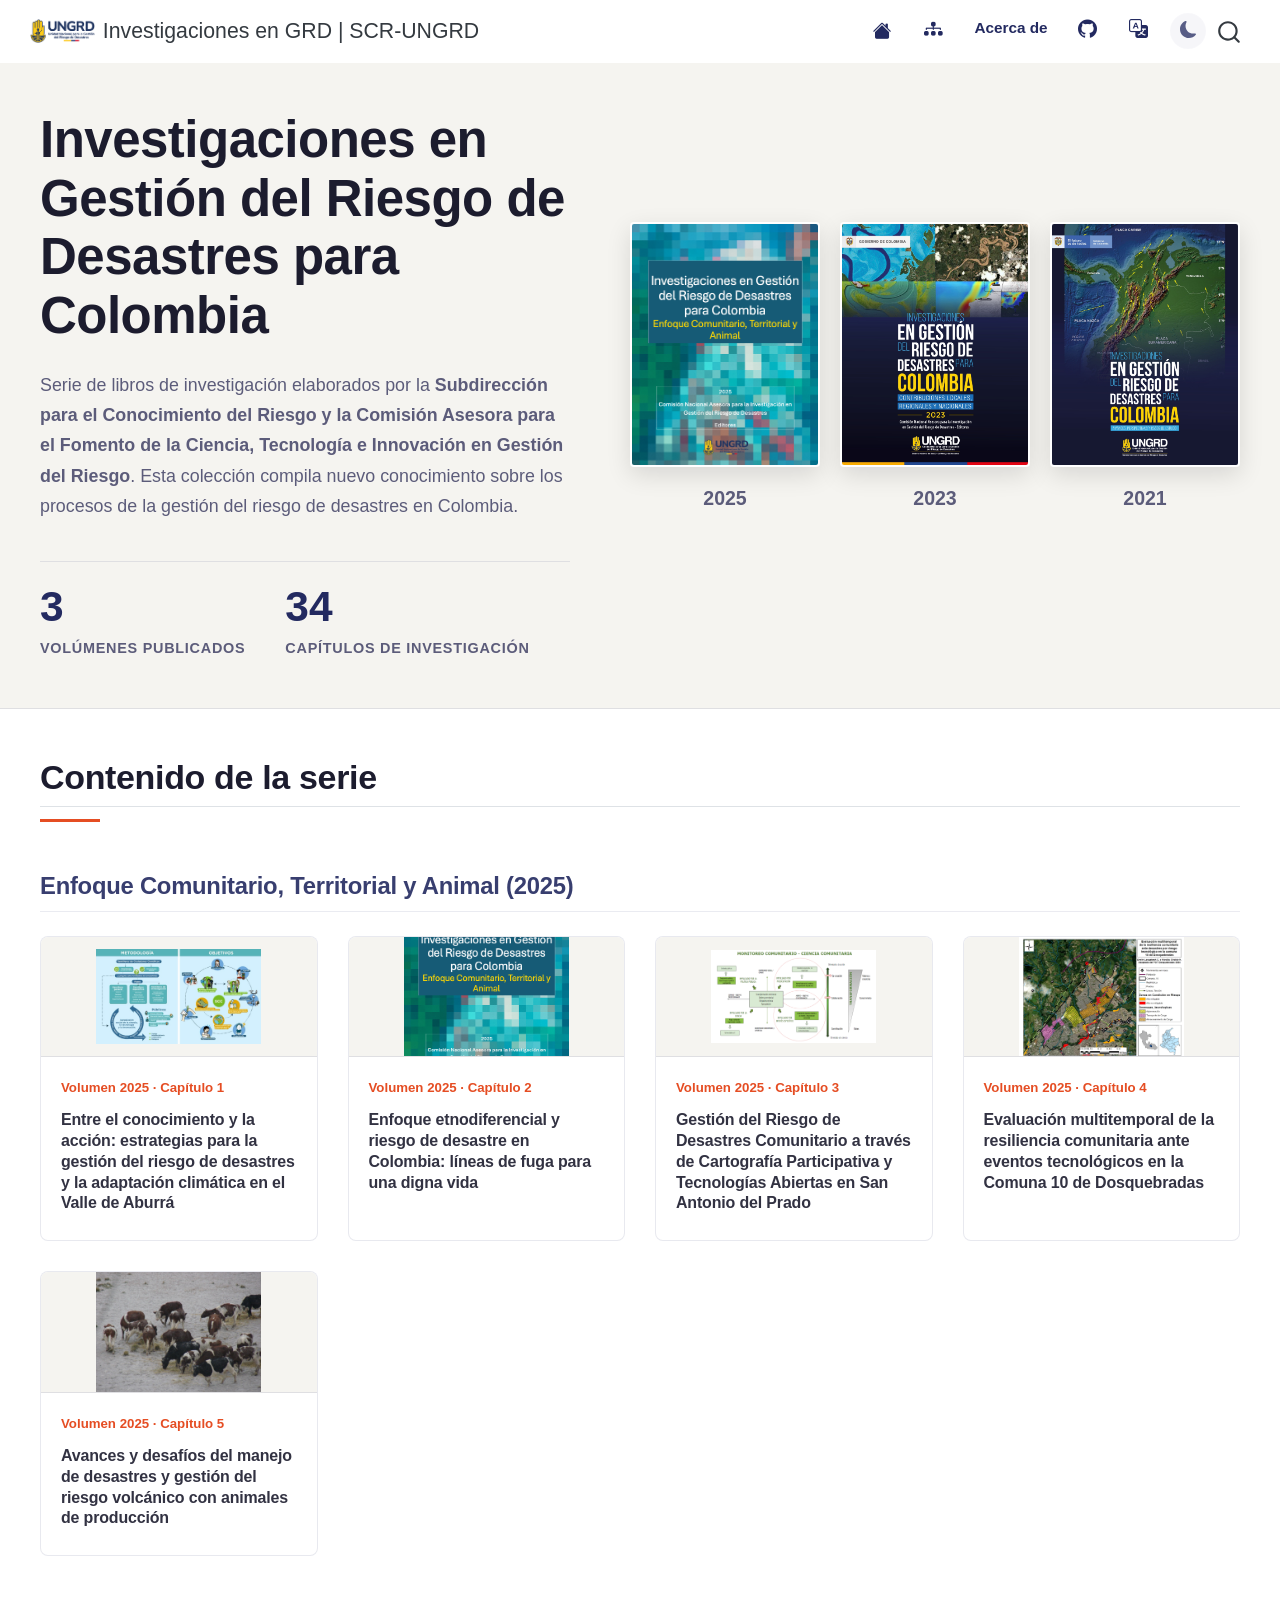
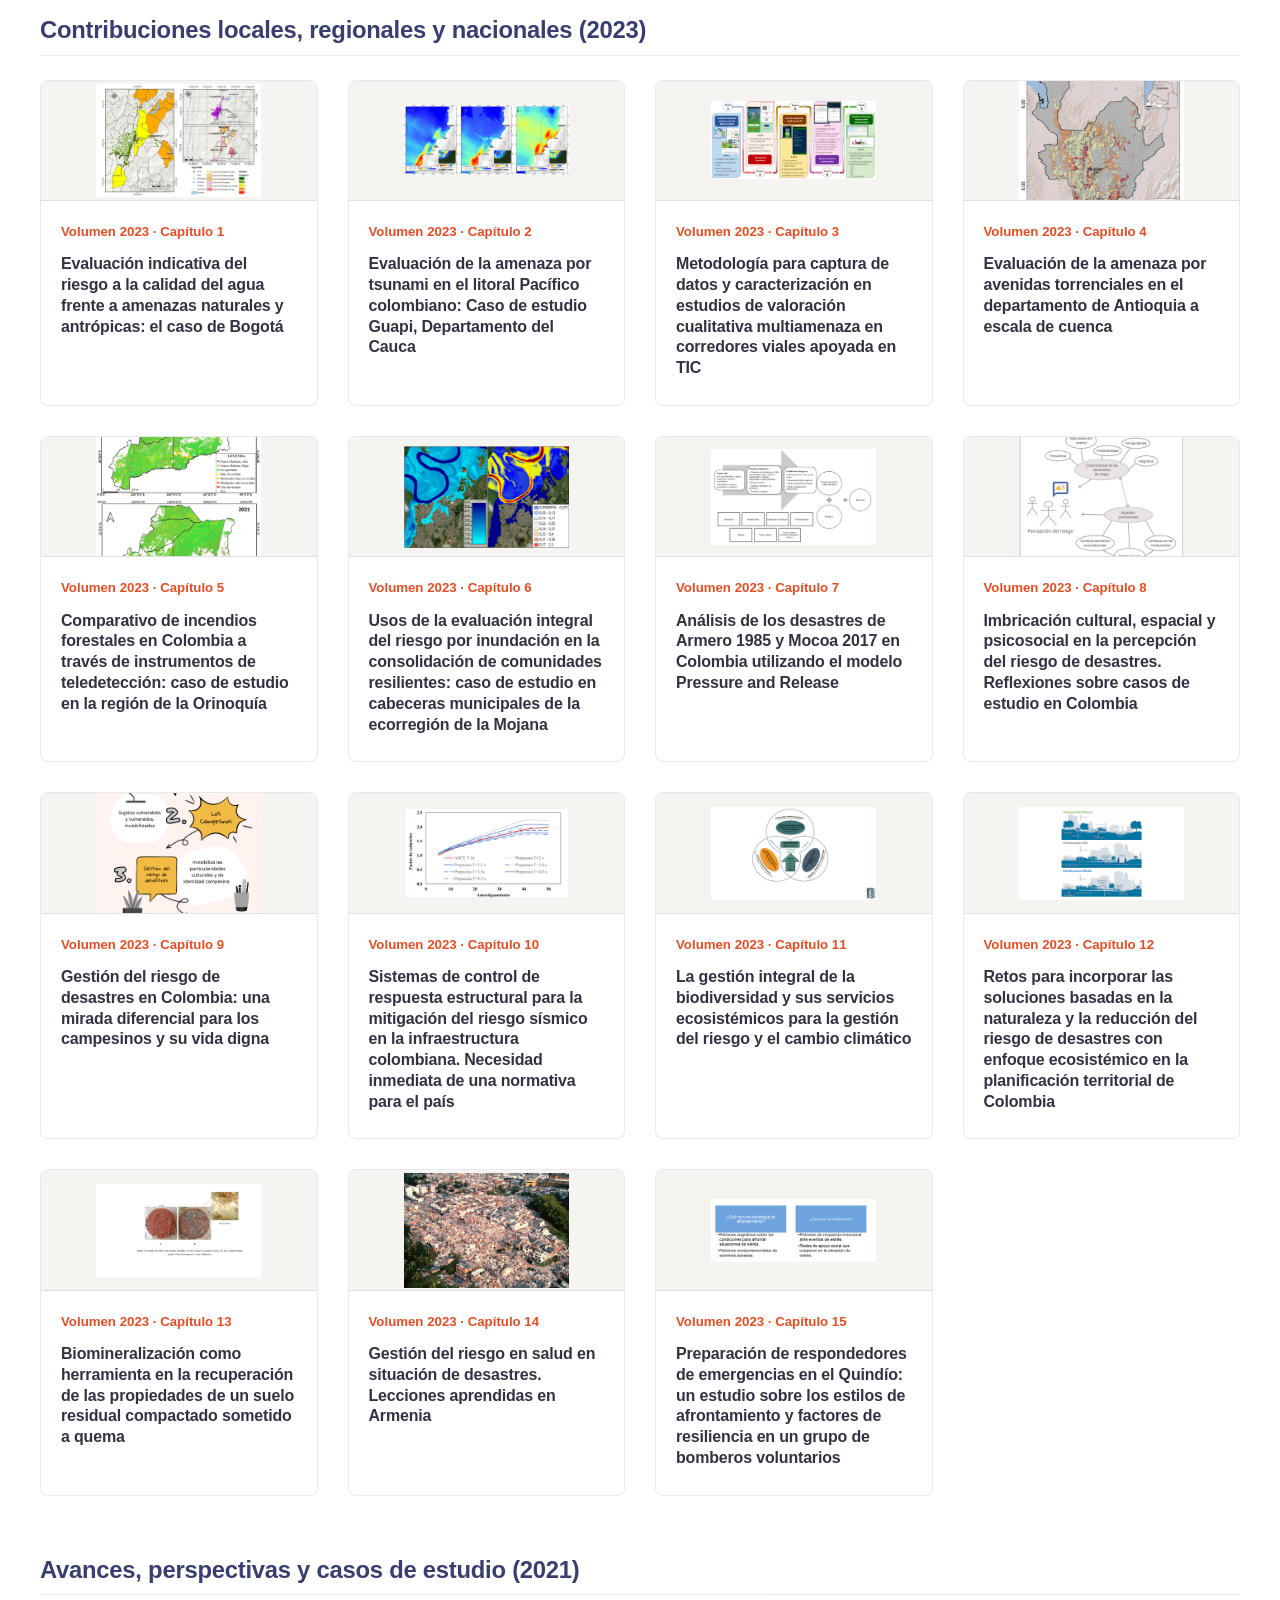
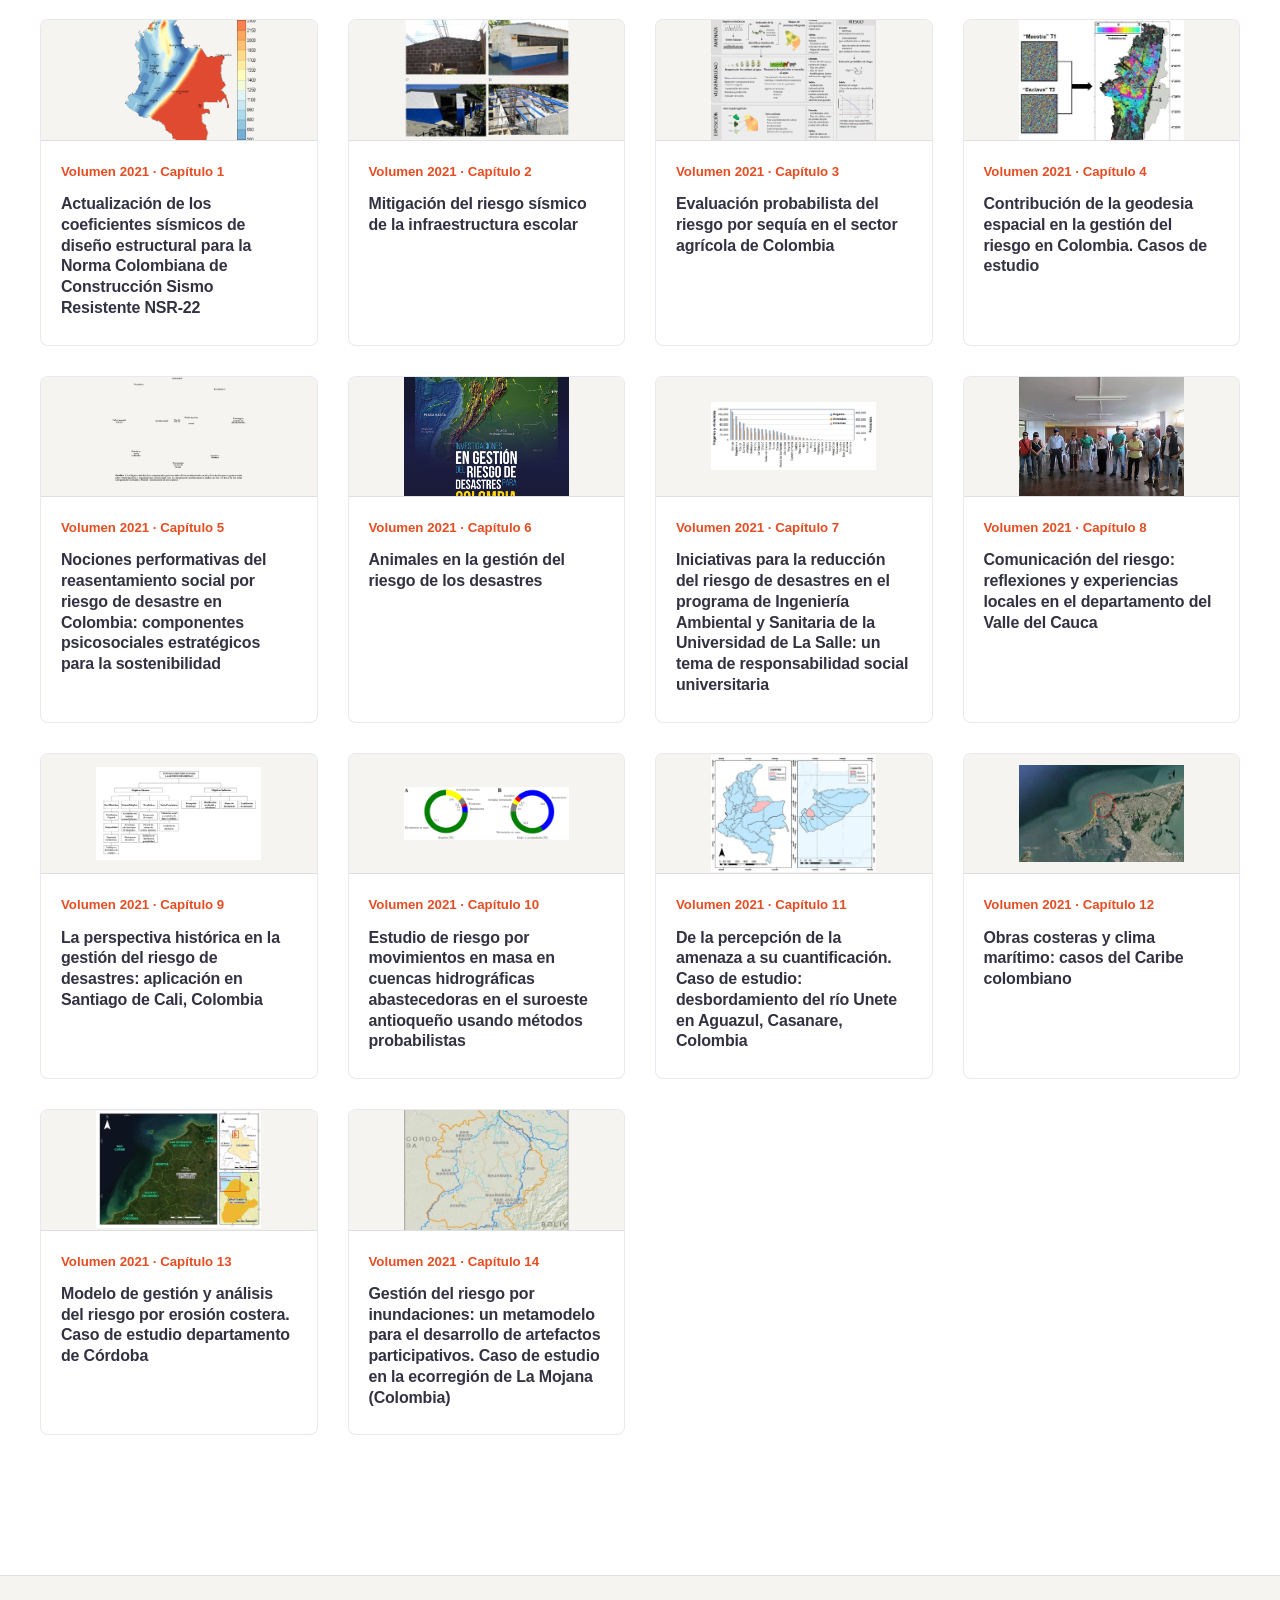
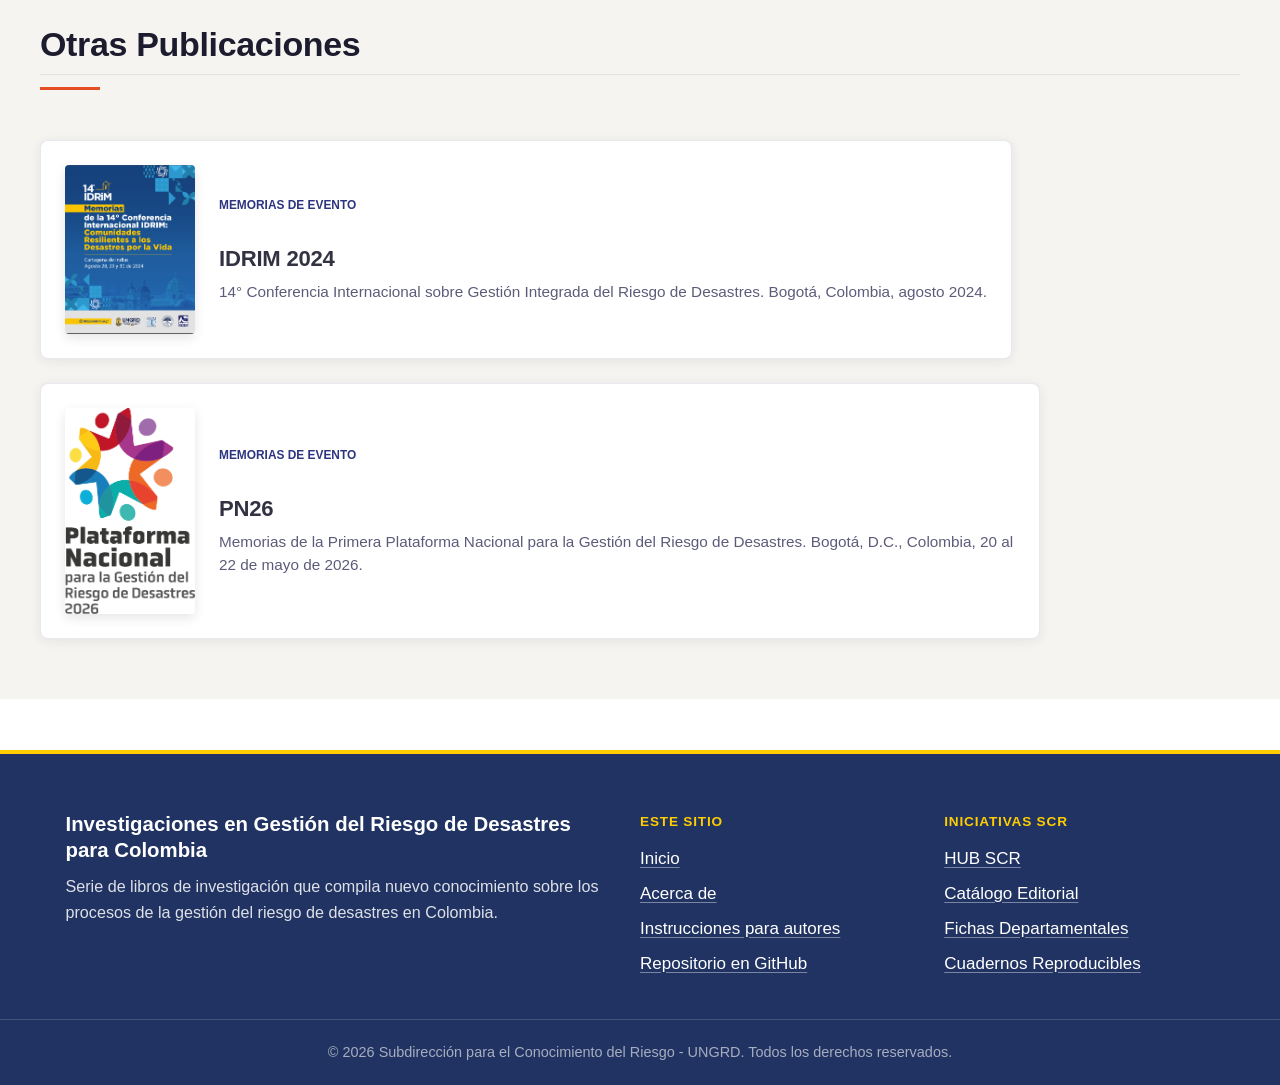
==== commit 6ad4e349: "Built site for gh-pages" ====
--- a/index.html
+++ b/index.html
@@ -2,7 +2,7 @@
 <html xmlns="http://www.w3.org/1999/xhtml" lang="en" xml:lang="en"><head>
 
 <meta charset="utf-8">
-<meta name="generator" content="quarto-1.10.18">
+<meta name="generator" content="quarto-1.11.9">
 
 <meta name="viewport" content="width=device-width, initial-scale=1.0, user-scalable=yes">
 
@@ -38,17 +38,18 @@
 <link href="./images/favicon.png" rel="icon" type="image/png">
 <script src="site_libs/quarto-html/quarto.js" type="module"></script>
 <script src="site_libs/quarto-html/tabsets/tabsets.js" type="module"></script>
+<script src="site_libs/quarto-html/scrollable-regions/scrollable-regions.js" type="module"></script>
 <script src="site_libs/quarto-html/popper.min.js"></script>
 <script src="site_libs/quarto-html/tippy.umd.min.js"></script>
 <link href="site_libs/quarto-html/tippy.css" rel="stylesheet">
-<link href="site_libs/quarto-html/quarto-syntax-highlighting-64a204ab8560d761af7679ceaba22944.css" rel="stylesheet" class="quarto-color-scheme" id="quarto-text-highlighting-styles">
-<link href="site_libs/quarto-html/quarto-syntax-highlighting-dark-b85bc7c33db8c58e0ec93c3465666fed.css" rel="stylesheet" class="quarto-color-scheme quarto-color-alternate" id="quarto-text-highlighting-styles">
-<link href="site_libs/quarto-html/quarto-syntax-highlighting-64a204ab8560d761af7679ceaba22944.css" rel="stylesheet" class="quarto-color-scheme-extra" id="quarto-text-highlighting-styles">
+<link href="site_libs/quarto-html/quarto-syntax-highlighting-63b5708e65d6cd79cd7618c58d0c21e7.css" rel="stylesheet" class="quarto-color-scheme" id="quarto-text-highlighting-styles">
+<link href="site_libs/quarto-html/quarto-syntax-highlighting-dark-447e42e69aaa9833c0ba1b986f430b20.css" rel="stylesheet" class="quarto-color-scheme quarto-color-alternate" id="quarto-text-highlighting-styles">
+<link href="site_libs/quarto-html/quarto-syntax-highlighting-63b5708e65d6cd79cd7618c58d0c21e7.css" rel="stylesheet" class="quarto-color-scheme-extra" id="quarto-text-highlighting-styles">
 <script src="site_libs/bootstrap/bootstrap.min.js"></script>
 <link href="site_libs/bootstrap/bootstrap-icons.css" rel="stylesheet">
-<link href="site_libs/bootstrap/bootstrap-f7ca2e175e93c348999c4179d8ab1314.min.css" rel="stylesheet" append-hash="true" class="quarto-color-scheme" id="quarto-bootstrap" data-mode="light">
-<link href="site_libs/bootstrap/bootstrap-dark-7b17446fc69148f9ae3904a5dfcc5f72.min.css" rel="stylesheet" append-hash="true" class="quarto-color-scheme quarto-color-alternate" id="quarto-bootstrap" data-mode="dark">
-<link href="site_libs/bootstrap/bootstrap-f7ca2e175e93c348999c4179d8ab1314.min.css" rel="stylesheet" append-hash="true" class="quarto-color-scheme-extra" id="quarto-bootstrap" data-mode="light">
+<link href="site_libs/bootstrap/bootstrap-7d75a63774acee99ab8fe2b5c2587084.min.css" rel="stylesheet" append-hash="true" class="quarto-color-scheme" id="quarto-bootstrap" data-mode="light">
+<link href="site_libs/bootstrap/bootstrap-dark-48fb2205217dcb0d61eef4603ff4791f.min.css" rel="stylesheet" append-hash="true" class="quarto-color-scheme quarto-color-alternate" id="quarto-bootstrap" data-mode="dark">
+<link href="site_libs/bootstrap/bootstrap-7d75a63774acee99ab8fe2b5c2587084.min.css" rel="stylesheet" append-hash="true" class="quarto-color-scheme-extra" id="quarto-bootstrap" data-mode="light">
 <script id="quarto-search-options" type="application/json">{
   "location": "navbar",
   "copy-button": false,
@@ -84,7 +85,7 @@
 <meta property="og:site_name" content="Investigaciones en GRD | SCR-UNGRD">
 </head>
 
-<body class="nav-fixed fullcontent quarto-light"><script id="quarto-html-before-body" type="application/javascript">
+<body class="nav-fixed fullcontent quarto-light"><a id="quarto-skip-link" class="visually-hidden-focusable" href="#quarto-content">Skip to main content</a><script id="quarto-html-before-body" type="application/javascript">
     const toggleBodyColorMode = (bsSheetEl) => {
       const mode = bsSheetEl.getAttribute("data-mode");
       const bodyEl = window.document.querySelector("body");
@@ -107,6 +108,7 @@
       for (let i=0; i < toggles.length; i++) {
         const toggle = toggles[i];
         if (toggle) {
+          toggle.setAttribute("aria-checked", alternate ? "true" : "false");
           if (alternate) {
             toggle.classList.add("alternate");
           } else {
@@ -136,13 +138,19 @@
       manageTransitions('#quarto-margin-sidebar .nav-link', true);
       // Switch the toggles
       setColorSchemeToggle(alternate)
-      // Hack to workaround the fact that safari doesn't
-      // properly recolor the scrollbar when toggling (#1455)
+    }
+    // Hack to workaround the fact that safari doesn't
+    // properly recolor the scrollbar when toggling (#1455).
+    // Not run on load: stylesheets are set before first paint there, and
+    // scrolling would undo the scroll to a URL fragment (#14973).
+    // The one pixel nudge keeps the reader where they were.
+    const refreshSafariScrollbar = () => {
       if (navigator.userAgent.indexOf('Safari') > 0 && navigator.userAgent.indexOf('Chrome') == -1) {
         manageTransitions("body", false);
-        window.scrollTo(0, 1);
+        const scrollY = window.scrollY;
+        window.scrollTo(0, scrollY > 0 ? scrollY - 1 : 1);
         setTimeout(() => {
-          window.scrollTo(0, 0);
+          window.scrollTo(0, scrollY);
           manageTransitions("body", true);
         }, 40);
       }
@@ -236,6 +244,7 @@
       // Read the current dark / light value
       let toAlternate = !hasAlternateSentinel();
       toggleColorMode(toAlternate);
+      refreshSafariScrollbar();
       setStyleSentinel(toAlternate);
       toggleGiscusIfUsed(toAlternate, darkModeDefault);
       window.dispatchEvent(new Event('resize'));
@@ -250,7 +259,7 @@
 
 <div id="quarto-search-results"></div>
   <header id="quarto-header" class="headroom fixed-top">
-    <nav class="navbar navbar-expand-lg " data-bs-theme="dark">
+    <nav class="navbar navbar-expand-lg " data-bs-theme="dark" aria-label="Site">
       <div class="navbar-container container-fluid">
       <div class="navbar-brand-container mx-auto">
     <a href="./index.html" class="navbar-brand navbar-brand-logo">
@@ -261,8 +270,7 @@
     <span class="navbar-title">Investigaciones en GRD | SCR-UNGRD</span>
     </a>
   </div>
-            <div id="quarto-search" class="" title="Search"></div>
-          <button class="navbar-toggler" type="button" data-bs-toggle="collapse" data-bs-target="#navbarCollapse" aria-controls="navbarCollapse" role="menu" aria-expanded="false" aria-label="Toggle navigation" onclick="if (window.quartoToggleHeadroom) { window.quartoToggleHeadroom(); }">
+          <button class="navbar-toggler" type="button" data-bs-toggle="collapse" data-bs-target="#navbarCollapse" aria-controls="navbarCollapse" aria-expanded="false" aria-label="Toggle navigation" onclick="if (window.quartoToggleHeadroom) { window.quartoToggleHeadroom(); }">
   <span class="navbar-toggler-icon"></span>
 </button>
           <div class="collapse navbar-collapse" id="navbarCollapse">
@@ -279,7 +287,7 @@
   </li>  
   <li class="nav-item">
     <a class="nav-link" href="./acerca-de.html"> 
-<span class="menu-text">Acerca de esta serie</span></a>
+<span class="menu-text">Acerca de</span></a>
   </li>  
   <li class="nav-item compact">
     <a class="nav-link" href="https://github.com/scr-ungrd/investigaciones-grd-colombia" rel="noopener noreferrer" target="_blank"> <i class="bi bi-github" role="img" aria-label="Repositorio en GitHub">
@@ -294,13 +302,14 @@
 </ul>
           </div> <!-- /navcollapse -->
             <div class="quarto-navbar-tools">
-  <a href="" class="quarto-color-scheme-toggle quarto-navigation-tool  px-1" onclick="window.quartoToggleColorScheme(); return false;" title="Toggle dark mode"><i class="bi"></i></a>
+  <button type="button" role="switch" aria-checked="false" class="quarto-color-scheme-toggle quarto-navigation-tool  px-1" onclick="window.quartoToggleColorScheme(); return false;" title="Toggle dark mode" aria-label="Toggle dark mode"><i class="bi"></i></button>
 </div>
+            <div id="quarto-search" class="" title="Search"></div>
       </div> <!-- /container-fluid -->
     </nav>
 </header>
 <!-- content -->
-<div id="quarto-content" class="quarto-container page-layout-custom page-navbar">
+<div id="quarto-content" class="quarto-container page-layout-custom page-navbar" tabindex="-1">
 <!-- sidebar -->
 <!-- margin-sidebar -->
 <!-- main -->
@@ -730,19 +739,84 @@
 
 
 
+<!-- Pie de página homogéneo de los sitios SCR (modelo: Cuadernos Reproducibles; colores del Manual de Identidad Visual UNGRD 2024) -->
+<footer id="scr-footer" role="contentinfo">
+  <div class="scr-footer__grid">
+    <div class="scr-footer__brand">
+      <p class="scr-footer__title">Investigaciones en Gestión del Riesgo de Desastres para Colombia</p>
+      <p>Serie de libros de investigación que compila nuevo conocimiento sobre los procesos de la gestión del riesgo de desastres en Colombia.</p>
+    </div>
+    <nav aria-label="Este sitio">
+      <p class="scr-footer__head">Este sitio</p>
+      <ul>
+        <li><a href="index.html">Inicio</a></li>
+        <li><a href="acerca-de.html">Acerca de</a></li>
+        <li><a href="instrucciones-autor.html">Instrucciones para autores</a></li>
+        <li><a href="https://github.com/scr-ungrd/investigaciones-grd-colombia" target="_blank" rel="noopener noreferrer">Repositorio en GitHub</a></li>
+      </ul>
+    </nav>
+    <nav aria-label="Iniciativas SCR">
+      <p class="scr-footer__head">Iniciativas SCR</p>
+      <ul>
+        <li><a href="https://scr-ungrd.github.io/hub/" target="_blank" rel="noopener noreferrer">HUB SCR</a></li>
+        <li><a href="https://scr-ungrd.github.io/catalogo-publicaciones/" target="_blank" rel="noopener noreferrer">Catálogo Editorial</a></li>
+        <li><a href="https://scr-ungrd.github.io/fichas-departamentales-escenarios-riesgo/" target="_blank" rel="noopener noreferrer">Fichas Departamentales</a></li>
+        <li><a href="https://scr-ungrd.github.io/cuadernos-reproducibles/" target="_blank" rel="noopener noreferrer">Cuadernos Reproducibles</a></li>
+      </ul>
+    </nav>
+  </div>
+  <div class="scr-footer__notice">
+    <p>© 2026 Subdirección para el Conocimiento del Riesgo - UNGRD. Todos los derechos reservados.</p>
+  </div>
+</footer>
 <script id="quarto-html-after-body" type="application/javascript">
   window.document.addEventListener("DOMContentLoaded", function (event) {
     // Ensure there is a toggle, if there isn't float one in the top right
     if (window.document.querySelector('.quarto-color-scheme-toggle') === null) {
-      const a = window.document.createElement('a');
-      a.classList.add('top-right');
-      a.classList.add('quarto-color-scheme-toggle');
-      a.href = "";
-      a.onclick = function() { try { window.quartoToggleColorScheme(); } catch {} return false; };
+      const toggle = window.document.createElement('button');
+      toggle.type = "button";
+      toggle.setAttribute("role", "switch");
+      toggle.setAttribute("aria-checked", "false");
+      toggle.classList.add('top-right');
+      toggle.classList.add('quarto-color-scheme-toggle');
+      toggle.setAttribute("aria-label", "Toggle dark mode");
+      toggle.onclick = function() { try { window.quartoToggleColorScheme(); } catch {} return false; };
       const i = window.document.createElement("i");
       i.classList.add('bi');
-      a.appendChild(i);
-      window.document.body.appendChild(a);
+      toggle.appendChild(i);
+      // Put the toggle in a landmark of its own, so that landmark navigation
+      // can reach it.
+      //
+      // The container is always a fresh direct child of body, and the toggle is
+      // never moved into page furniture that the theme or the author controls.
+      // The toggle is positioned against the page, so any ancestor that
+      // establishes a containing block captures it: a positioned element or a
+      // grid for position: absolute, and transform, filter, will-change or
+      // contain for position: fixed. A direct child of body has none of these
+      // to inherit, and the shift when one appears is silent and visual.
+      //
+      // ARIA says a document should have at most one banner, and axe reports a
+      // duplicate whether or not the banners carry distinct labels. So use a
+      // header when the page has no banner yet, and a named region otherwise.
+      //
+      // A header is a banner wherever it sits, unless it is inside sectioning
+      // content, so this cannot just look at the children of body: a custom
+      // page layout wraps the title block header in a plain div. An explicit
+      // role="banner" always counts.
+      const sectioning = 'article, aside, main, nav, section, [role="article"], [role="complementary"], [role="main"], [role="navigation"], [role="region"]';
+      const hasBanner = Array.from(
+        window.document.querySelectorAll('header:not([role]), [role="banner"]')
+      ).some(function(el) {
+        return el.hasAttribute("role") || el.closest(sectioning) === null;
+      });
+      const container = window.document.createElement(hasBanner ? "div" : "header");
+      if (hasBanner) {
+        container.setAttribute("role", "region");
+        container.setAttribute("aria-label", "Toggle dark mode");
+      }
+      container.classList.add('quarto-color-scheme-toggle-container');
+      container.appendChild(toggle);
+      window.document.body.appendChild(container);
     }
     setColorSchemeToggle(hasAlternateSentinel())
     const isCodeAnnotation = (el) => {
@@ -814,7 +888,8 @@
           return filterRegex.test(href) || localhostRegex.test(href) || mailtoRegex.test(href);
       }
       // Inspect non-navigation links and adorn them if external
-     var links = window.document.querySelectorAll('a[href]:not(.nav-link):not(.navbar-brand):not(.toc-action):not(.sidebar-link):not(.sidebar-item-toggle):not(.pagination-link):not(.no-external):not([aria-hidden]):not(.dropdown-item):not(.quarto-navigation-tool):not(.about-link)');
+      window.quartoDecorateExternalLinks = function (root) {
+     var links = (root || window.document).querySelectorAll('a[href]:not(.nav-link):not(.navbar-brand):not(.toc-action):not(.sidebar-link):not(.sidebar-item-toggle):not(.pagination-link):not(.no-external):not([aria-hidden]):not(.dropdown-item):not(.quarto-navigation-tool):not(.about-link)');
       for (var i=0; i<links.length; i++) {
         const link = links[i];
         if (!isInternal(link.href)) {
@@ -823,8 +898,69 @@
           if (link.dataset.originalHref !== undefined) {
             link.href = link.dataset.originalHref;
           }
-        }
-      }
+          if (!link.classList.contains('no-external-icon')) {
+          }
+        }
+      }
+      };
+      window.quartoDecorateExternalLinks(window.document);
+    // Esc closes the popup (WCAG 1.4.13) and focus leaving both trigger and
+    // popup closes it (WCAG 2.4.11); tippy handles neither for interactive popups.
+    const hideOnEscAndFocusOut = {
+      name: 'hideOnEscAndFocusOut',
+      defaultValue: true,
+      fn(instance) {
+        const dismiss = () => {
+          // A show scheduled by the trigger delay would otherwise reopen it
+          instance.clearDelayTimeouts();
+          instance.hide();
+        };
+        const onKeyDown = (event) => {
+          if (event.key !== 'Escape') {
+            return;
+          }
+          // Keep Esc from also reaching page handlers (e.g. reveal.js overview),
+          // except an open reveal.js slide menu, which Esc should close too.
+          // The menu handles keys only when its keyboard option is on.
+          const menuHandlesEsc = window.Reveal?.getPlugin?.('menu')?.isOpen() &&
+            window.Reveal.getConfig().menu?.keyboard !== false;
+          if (!menuHandlesEsc) {
+            event.stopPropagation();
+          }
+          if (instance.popper.contains(window.document.activeElement)) {
+            // Disabled while refocusing so the focus trigger does not reopen it
+            instance.disable();
+            instance.reference.focus();
+            instance.enable();
+          }
+          dismiss();
+        };
+        const onFocusOut = (event) => {
+          const target = event.relatedTarget;
+          if (target && !instance.reference.contains(target) &&
+              !instance.popper.contains(target)) {
+            dismiss();
+          }
+        };
+        // On the trigger too: a click trigger (code-annotations: select) has no
+        // blur handling. Attached for the instance's lifetime so leaving the
+        // trigger also cancels a show still pending on the trigger delay.
+        instance.reference.addEventListener('focusout', onFocusOut);
+        return {
+          onShow() {
+            window.document.addEventListener('keydown', onKeyDown, true);
+            instance.popper.addEventListener('focusout', onFocusOut);
+          },
+          onHide() {
+            window.document.removeEventListener('keydown', onKeyDown, true);
+            instance.popper.removeEventListener('focusout', onFocusOut);
+          },
+          onDestroy() {
+            instance.reference.removeEventListener('focusout', onFocusOut);
+          },
+        };
+      },
+    };
     function tippyHover(el, contentFn, onTriggerFn, onUntriggerFn) {
       const config = {
         allowHTML: true,
@@ -838,6 +974,7 @@
         interactiveBorder: 10,
         theme: 'quarto',
         placement: 'bottom-start',
+        plugins: [hideOnEscAndFocusOut],
       };
       if (contentFn) {
         config.content = contentFn;
@@ -1000,44 +1137,54 @@
           const lineIds = lines.map((line) => {
             return targetCell + "-" + line;
           })
-          let top = null;
-          let height = null;
-          let parent = null;
+          // Each band is positioned against its own containing block, which is
+          // not the offsetParent of the lines, so place it from client rects.
+          const placeBand = (band, firstEl, lastEl, codeBlock) => {
+            const container = band.offsetParent;
+            if (container === null) {
+              return;
+            }
+            const containerRect = container.getBoundingClientRect();
+            // Reveal.js scales slides with a transform, so convert client
+            // pixels back to the CSS pixels of the container.
+            const scale = containerRect.height / container.offsetHeight || 1;
+            const firstRect = firstEl.getBoundingClientRect();
+            const lastRect = lastEl.getBoundingClientRect();
+            const top = (firstRect.top - containerRect.top) / scale - container.clientTop + container.scrollTop;
+            const height = (lastRect.bottom - firstRect.top) / scale;
+            band.style.top = top - 2 + "px";
+            band.style.height = height + 4 + "px";
+            if (codeBlock) {
+              // Without the copy button wrapper, the containing block is wider
+              // than the code block, so span the code block explicitly.
+              const blockRect = codeBlock.getBoundingClientRect();
+              band.style.left = (blockRect.left - containerRect.left) / scale - container.clientLeft + container.scrollLeft + "px";
+              band.style.width = blockRect.width / scale + "px";
+            }
+          };
           if (lineIds.length > 0) {
-              //compute the position of the single el (top and bottom and make a div)
-              const el = window.document.getElementById(lineIds[0]);
-              top = el.offsetTop;
-              height = el.offsetHeight;
-              parent = el.parentElement.parentElement;
-            if (lineIds.length > 1) {
-              const lastEl = window.document.getElementById(lineIds[lineIds.length - 1]);
-              const bottom = lastEl.offsetTop + lastEl.offsetHeight;
-              height = bottom - top;
+            const el = window.document.getElementById(lineIds[0]);
+            const lastEl = window.document.getElementById(lineIds[lineIds.length - 1]);
+            const parent = el.parentElement.parentElement;
+            // cook up a div (if necessary) and position it
+            let div = window.document.getElementById("code-annotation-line-highlight");
+            if (div === null) {
+              div = window.document.createElement("div");
+              div.setAttribute("id", "code-annotation-line-highlight");
+              div.style.position = 'absolute';
+              parent.appendChild(div);
             }
-            if (top !== null && height !== null && parent !== null) {
-              // cook up a div (if necessary) and position it 
-              let div = window.document.getElementById("code-annotation-line-highlight");
-              if (div === null) {
-                div = window.document.createElement("div");
-                div.setAttribute("id", "code-annotation-line-highlight");
-                div.style.position = 'absolute';
-                parent.appendChild(div);
-              }
-              div.style.top = top - 2 + "px";
-              div.style.height = height + 4 + "px";
-              div.style.left = 0;
-              let gutterDiv = window.document.getElementById("code-annotation-line-highlight-gutter");
-              if (gutterDiv === null) {
-                gutterDiv = window.document.createElement("div");
-                gutterDiv.setAttribute("id", "code-annotation-line-highlight-gutter");
-                gutterDiv.style.position = 'absolute';
-                const codeCell = window.document.getElementById(targetCell);
-                const gutter = codeCell.querySelector('.code-annotation-gutter');
-                gutter.appendChild(gutterDiv);
-              }
-              gutterDiv.style.top = top - 2 + "px";
-              gutterDiv.style.height = height + 4 + "px";
+            placeBand(div, el, lastEl, parent.closest("div.sourceCode") || parent);
+            let gutterDiv = window.document.getElementById("code-annotation-line-highlight-gutter");
+            if (gutterDiv === null) {
+              gutterDiv = window.document.createElement("div");
+              gutterDiv.setAttribute("id", "code-annotation-line-highlight-gutter");
+              gutterDiv.style.position = 'absolute';
+              const codeCell = window.document.getElementById(targetCell);
+              const gutter = codeCell.querySelector('.code-annotation-gutter');
+              gutter.appendChild(gutterDiv);
             }
+            placeBand(gutterDiv, el, lastEl);
             selectedAnnoteEl = annoteEl;
           }
         };
@@ -1136,20 +1283,10 @@
     }
   });
   </script>
+  <script type="application/javascript">
+  window.quartoScrollableRegionsLabels = {"code":"Scrollable code","output":"Scrollable output"};
+  </script>
 </div> <!-- /content -->
-<footer class="footer">
-  <div class="nav-footer">
-    <div class="nav-footer-left">
-<p>© 2026 UNGRD — Unidad Nacional para la Gestión del Riesgo de Desastres</p>
-</div>   
-    <div class="nav-footer-center">
-<p>Subdirección para el Conocimiento del Riesgo</p>
-</div>
-    <div class="nav-footer-right">
-      &nbsp;
-    </div>
-  </div>
-</footer>
 
 
 
--- a/site_libs/quarto-html/quarto-syntax-highlighting-63b5708e65d6cd79cd7618c58d0c21e7.css
+++ b/site_libs/quarto-html/quarto-syntax-highlighting-63b5708e65d6cd79cd7618c58d0c21e7.css
@@ -0,0 +1,236 @@
+/* quarto syntax highlight colors */
+:root {
+  --quarto-hl-ot-color: #003B4F;
+  --quarto-hl-at-color: #657422;
+  --quarto-hl-ss-color: #20794D;
+  --quarto-hl-an-color: #5E5E5E;
+  --quarto-hl-fu-color: #4758AB;
+  --quarto-hl-st-color: #20794D;
+  --quarto-hl-cf-color: #003B4F;
+  --quarto-hl-op-color: #5E5E5E;
+  --quarto-hl-er-color: #AD0000;
+  --quarto-hl-bn-color: #AD0000;
+  --quarto-hl-al-color: #AD0000;
+  --quarto-hl-va-color: #111111;
+  --quarto-hl-bu-color: inherit;
+  --quarto-hl-ex-color: inherit;
+  --quarto-hl-pp-color: #AD0000;
+  --quarto-hl-in-color: #5E5E5E;
+  --quarto-hl-vs-color: #20794D;
+  --quarto-hl-wa-color: #5E5E5E;
+  --quarto-hl-do-color: #5E5E5E;
+  --quarto-hl-im-color: #00769E;
+  --quarto-hl-ch-color: #20794D;
+  --quarto-hl-dt-color: #AD0000;
+  --quarto-hl-fl-color: #AD0000;
+  --quarto-hl-co-color: #5E5E5E;
+  --quarto-hl-cv-color: #5E5E5E;
+  --quarto-hl-cn-color: #8f5902;
+  --quarto-hl-sc-color: #5E5E5E;
+  --quarto-hl-dv-color: #AD0000;
+  --quarto-hl-kw-color: #003B4F;
+}
+
+/* other quarto variables */
+:root {
+  --quarto-font-monospace: SFMono-Regular, Menlo, Monaco, Consolas, "Liberation Mono", "Courier New", monospace;
+}
+
+/* syntax highlight based on Pandoc's rules */
+pre > code.sourceCode > span {
+  color: #003B4F;
+}
+
+code.sourceCode > span {
+  color: #003B4F;
+}
+
+div.sourceCode,
+div.sourceCode pre.sourceCode {
+  color: #003B4F;
+}
+
+/* Normal */
+code span {
+  color: #003B4F;
+}
+
+/* Alert */
+code span.al {
+  color: #AD0000;
+  font-style: inherit;
+}
+
+/* Annotation */
+code span.an {
+  color: #5E5E5E;
+  font-style: inherit;
+}
+
+/* Attribute */
+code span.at {
+  color: #657422;
+  font-style: inherit;
+}
+
+/* BaseN */
+code span.bn {
+  color: #AD0000;
+  font-style: inherit;
+}
+
+/* BuiltIn */
+code span.bu {
+  font-style: inherit;
+}
+
+/* ControlFlow */
+code span.cf {
+  color: #003B4F;
+  font-weight: bold;
+  font-style: inherit;
+}
+
+/* Char */
+code span.ch {
+  color: #20794D;
+  font-style: inherit;
+}
+
+/* Constant */
+code span.cn {
+  color: #8f5902;
+  font-style: inherit;
+}
+
+/* Comment */
+code span.co {
+  color: #5E5E5E;
+  font-style: inherit;
+}
+
+/* CommentVar */
+code span.cv {
+  color: #5E5E5E;
+  font-style: italic;
+}
+
+/* Documentation */
+code span.do {
+  color: #5E5E5E;
+  font-style: italic;
+}
+
+/* DataType */
+code span.dt {
+  color: #AD0000;
+  font-style: inherit;
+}
+
+/* DecVal */
+code span.dv {
+  color: #AD0000;
+  font-style: inherit;
+}
+
+/* Error */
+code span.er {
+  color: #AD0000;
+  font-style: inherit;
+}
+
+/* Extension */
+code span.ex {
+  font-style: inherit;
+}
+
+/* Float */
+code span.fl {
+  color: #AD0000;
+  font-style: inherit;
+}
+
+/* Function */
+code span.fu {
+  color: #4758AB;
+  font-style: inherit;
+}
+
+/* Import */
+code span.im {
+  color: #00769E;
+  font-style: inherit;
+}
+
+/* Information */
+code span.in {
+  color: #5E5E5E;
+  font-style: inherit;
+}
+
+/* Keyword */
+code span.kw {
+  color: #003B4F;
+  font-weight: bold;
+  font-style: inherit;
+}
+
+/* Operator */
+code span.op {
+  color: #5E5E5E;
+  font-style: inherit;
+}
+
+/* Other */
+code span.ot {
+  color: #003B4F;
+  font-style: inherit;
+}
+
+/* Preprocessor */
+code span.pp {
+  color: #AD0000;
+  font-style: inherit;
+}
+
+/* SpecialChar */
+code span.sc {
+  color: #5E5E5E;
+  font-style: inherit;
+}
+
+/* SpecialString */
+code span.ss {
+  color: #20794D;
+  font-style: inherit;
+}
+
+/* String */
+code span.st {
+  color: #20794D;
+  font-style: inherit;
+}
+
+/* Variable */
+code span.va {
+  color: #111111;
+  font-style: inherit;
+}
+
+/* VerbatimString */
+code span.vs {
+  color: #20794D;
+  font-style: inherit;
+}
+
+/* Warning */
+code span.wa {
+  color: #5E5E5E;
+  font-style: italic;
+}
+
+.prevent-inlining {
+  content: "</";
+}
+
+/*# sourceMappingURL=054cc16b9e9817627be6994582d2ffb5.css.map */
--- a/site_libs/quarto-html/quarto-syntax-highlighting-dark-447e42e69aaa9833c0ba1b986f430b20.css
+++ b/site_libs/quarto-html/quarto-syntax-highlighting-dark-447e42e69aaa9833c0ba1b986f430b20.css
@@ -0,0 +1,219 @@
+/* quarto syntax highlight colors */
+:root {
+  --quarto-hl-al-color: #f07178;
+  --quarto-hl-an-color: #d4d0ab;
+  --quarto-hl-at-color: #00e0e0;
+  --quarto-hl-bn-color: #d4d0ab;
+  --quarto-hl-bu-color: #abe338;
+  --quarto-hl-ch-color: #abe338;
+  --quarto-hl-co-color: #f8f8f2;
+  --quarto-hl-cv-color: #ffd700;
+  --quarto-hl-cn-color: #ffd700;
+  --quarto-hl-cf-color: #ffa07a;
+  --quarto-hl-dt-color: #ffa07a;
+  --quarto-hl-dv-color: #d4d0ab;
+  --quarto-hl-do-color: #f8f8f2;
+  --quarto-hl-er-color: #f07178;
+  --quarto-hl-ex-color: #00e0e0;
+  --quarto-hl-fl-color: #d4d0ab;
+  --quarto-hl-fu-color: #ffa07a;
+  --quarto-hl-im-color: #abe338;
+  --quarto-hl-in-color: #d4d0ab;
+  --quarto-hl-kw-color: #ffa07a;
+  --quarto-hl-op-color: #ffa07a;
+  --quarto-hl-ot-color: #00e0e0;
+  --quarto-hl-pp-color: #dcc6e0;
+  --quarto-hl-re-color: #00e0e0;
+  --quarto-hl-sc-color: #abe338;
+  --quarto-hl-ss-color: #abe338;
+  --quarto-hl-st-color: #abe338;
+  --quarto-hl-va-color: #00e0e0;
+  --quarto-hl-vs-color: #abe338;
+  --quarto-hl-wa-color: #dcc6e0;
+}
+
+/* other quarto variables */
+:root {
+  --quarto-font-monospace: SFMono-Regular, Menlo, Monaco, Consolas, "Liberation Mono", "Courier New", monospace;
+}
+
+/* syntax highlight based on Pandoc's rules */
+pre > code.sourceCode > span {
+  color: #f8f8f2;
+}
+
+code.sourceCode > span {
+  color: #f8f8f2;
+}
+
+div.sourceCode,
+div.sourceCode pre.sourceCode {
+  color: #f8f8f2;
+}
+
+/* Normal */
+code span {
+  color: #f8f8f2;
+}
+
+/* Alert */
+code span.al {
+  color: #f07178;
+}
+
+/* Annotation */
+code span.an {
+  color: #d4d0ab;
+}
+
+/* Attribute */
+code span.at {
+  color: #00e0e0;
+}
+
+/* BaseN */
+code span.bn {
+  color: #d4d0ab;
+}
+
+/* BuiltIn */
+code span.bu {
+  color: #abe338;
+}
+
+/* ControlFlow */
+code span.cf {
+  font-weight: bold;
+  color: #ffa07a;
+}
+
+/* Char */
+code span.ch {
+  color: #abe338;
+}
+
+/* Constant */
+code span.cn {
+  color: #ffd700;
+}
+
+/* Comment */
+code span.co {
+  font-style: italic;
+  color: #f8f8f2;
+}
+
+/* CommentVar */
+code span.cv {
+  color: #ffd700;
+}
+
+/* Documentation */
+code span.do {
+  color: #f8f8f2;
+}
+
+/* DataType */
+code span.dt {
+  color: #ffa07a;
+}
+
+/* DecVal */
+code span.dv {
+  color: #d4d0ab;
+}
+
+/* Error */
+code span.er {
+  color: #f07178;
+  text-decoration: underline;
+}
+
+/* Extension */
+code span.ex {
+  font-weight: bold;
+  color: #00e0e0;
+}
+
+/* Float */
+code span.fl {
+  color: #d4d0ab;
+}
+
+/* Function */
+code span.fu {
+  color: #ffa07a;
+}
+
+/* Import */
+code span.im {
+  color: #abe338;
+}
+
+/* Information */
+code span.in {
+  color: #d4d0ab;
+}
+
+/* Keyword */
+code span.kw {
+  font-weight: bold;
+  color: #ffa07a;
+}
+
+/* Operator */
+code span.op {
+  color: #ffa07a;
+}
+
+/* Other */
+code span.ot {
+  color: #00e0e0;
+}
+
+/* Preprocessor */
+code span.pp {
+  color: #dcc6e0;
+}
+
+/* RegionMarker */
+code span.re {
+  background-color: #f8f8f2;
+  color: #00e0e0;
+}
+
+/* SpecialChar */
+code span.sc {
+  color: #abe338;
+}
+
+/* SpecialString */
+code span.ss {
+  color: #abe338;
+}
+
+/* String */
+code span.st {
+  color: #abe338;
+}
+
+/* Variable */
+code span.va {
+  color: #00e0e0;
+}
+
+/* VerbatimString */
+code span.vs {
+  color: #abe338;
+}
+
+/* Warning */
+code span.wa {
+  color: #dcc6e0;
+}
+
+.prevent-inlining {
+  content: "</";
+}
+
+/*# sourceMappingURL=be8e1111c2b710f7c3a4926ffa2967aa.css.map */
--- a/site_libs/quarto-html/quarto-syntax-highlighting-63b5708e65d6cd79cd7618c58d0c21e7.css
+++ b/site_libs/quarto-html/quarto-syntax-highlighting-63b5708e65d6cd79cd7618c58d0c21e7.css
@@ -0,0 +1,236 @@
+/* quarto syntax highlight colors */
+:root {
+  --quarto-hl-ot-color: #003B4F;
+  --quarto-hl-at-color: #657422;
+  --quarto-hl-ss-color: #20794D;
+  --quarto-hl-an-color: #5E5E5E;
+  --quarto-hl-fu-color: #4758AB;
+  --quarto-hl-st-color: #20794D;
+  --quarto-hl-cf-color: #003B4F;
+  --quarto-hl-op-color: #5E5E5E;
+  --quarto-hl-er-color: #AD0000;
+  --quarto-hl-bn-color: #AD0000;
+  --quarto-hl-al-color: #AD0000;
+  --quarto-hl-va-color: #111111;
+  --quarto-hl-bu-color: inherit;
+  --quarto-hl-ex-color: inherit;
+  --quarto-hl-pp-color: #AD0000;
+  --quarto-hl-in-color: #5E5E5E;
+  --quarto-hl-vs-color: #20794D;
+  --quarto-hl-wa-color: #5E5E5E;
+  --quarto-hl-do-color: #5E5E5E;
+  --quarto-hl-im-color: #00769E;
+  --quarto-hl-ch-color: #20794D;
+  --quarto-hl-dt-color: #AD0000;
+  --quarto-hl-fl-color: #AD0000;
+  --quarto-hl-co-color: #5E5E5E;
+  --quarto-hl-cv-color: #5E5E5E;
+  --quarto-hl-cn-color: #8f5902;
+  --quarto-hl-sc-color: #5E5E5E;
+  --quarto-hl-dv-color: #AD0000;
+  --quarto-hl-kw-color: #003B4F;
+}
+
+/* other quarto variables */
+:root {
+  --quarto-font-monospace: SFMono-Regular, Menlo, Monaco, Consolas, "Liberation Mono", "Courier New", monospace;
+}
+
+/* syntax highlight based on Pandoc's rules */
+pre > code.sourceCode > span {
+  color: #003B4F;
+}
+
+code.sourceCode > span {
+  color: #003B4F;
+}
+
+div.sourceCode,
+div.sourceCode pre.sourceCode {
+  color: #003B4F;
+}
+
+/* Normal */
+code span {
+  color: #003B4F;
+}
+
+/* Alert */
+code span.al {
+  color: #AD0000;
+  font-style: inherit;
+}
+
+/* Annotation */
+code span.an {
+  color: #5E5E5E;
+  font-style: inherit;
+}
+
+/* Attribute */
+code span.at {
+  color: #657422;
+  font-style: inherit;
+}
+
+/* BaseN */
+code span.bn {
+  color: #AD0000;
+  font-style: inherit;
+}
+
+/* BuiltIn */
+code span.bu {
+  font-style: inherit;
+}
+
+/* ControlFlow */
+code span.cf {
+  color: #003B4F;
+  font-weight: bold;
+  font-style: inherit;
+}
+
+/* Char */
+code span.ch {
+  color: #20794D;
+  font-style: inherit;
+}
+
+/* Constant */
+code span.cn {
+  color: #8f5902;
+  font-style: inherit;
+}
+
+/* Comment */
+code span.co {
+  color: #5E5E5E;
+  font-style: inherit;
+}
+
+/* CommentVar */
+code span.cv {
+  color: #5E5E5E;
+  font-style: italic;
+}
+
+/* Documentation */
+code span.do {
+  color: #5E5E5E;
+  font-style: italic;
+}
+
+/* DataType */
+code span.dt {
+  color: #AD0000;
+  font-style: inherit;
+}
+
+/* DecVal */
+code span.dv {
+  color: #AD0000;
+  font-style: inherit;
+}
+
+/* Error */
+code span.er {
+  color: #AD0000;
+  font-style: inherit;
+}
+
+/* Extension */
+code span.ex {
+  font-style: inherit;
+}
+
+/* Float */
+code span.fl {
+  color: #AD0000;
+  font-style: inherit;
+}
+
+/* Function */
+code span.fu {
+  color: #4758AB;
+  font-style: inherit;
+}
+
+/* Import */
+code span.im {
+  color: #00769E;
+  font-style: inherit;
+}
+
+/* Information */
+code span.in {
+  color: #5E5E5E;
+  font-style: inherit;
+}
+
+/* Keyword */
+code span.kw {
+  color: #003B4F;
+  font-weight: bold;
+  font-style: inherit;
+}
+
+/* Operator */
+code span.op {
+  color: #5E5E5E;
+  font-style: inherit;
+}
+
+/* Other */
+code span.ot {
+  color: #003B4F;
+  font-style: inherit;
+}
+
+/* Preprocessor */
+code span.pp {
+  color: #AD0000;
+  font-style: inherit;
+}
+
+/* SpecialChar */
+code span.sc {
+  color: #5E5E5E;
+  font-style: inherit;
+}
+
+/* SpecialString */
+code span.ss {
+  color: #20794D;
+  font-style: inherit;
+}
+
+/* String */
+code span.st {
+  color: #20794D;
+  font-style: inherit;
+}
+
+/* Variable */
+code span.va {
+  color: #111111;
+  font-style: inherit;
+}
+
+/* VerbatimString */
+code span.vs {
+  color: #20794D;
+  font-style: inherit;
+}
+
+/* Warning */
+code span.wa {
+  color: #5E5E5E;
+  font-style: italic;
+}
+
+.prevent-inlining {
+  content: "</";
+}
+
+/*# sourceMappingURL=054cc16b9e9817627be6994582d2ffb5.css.map */
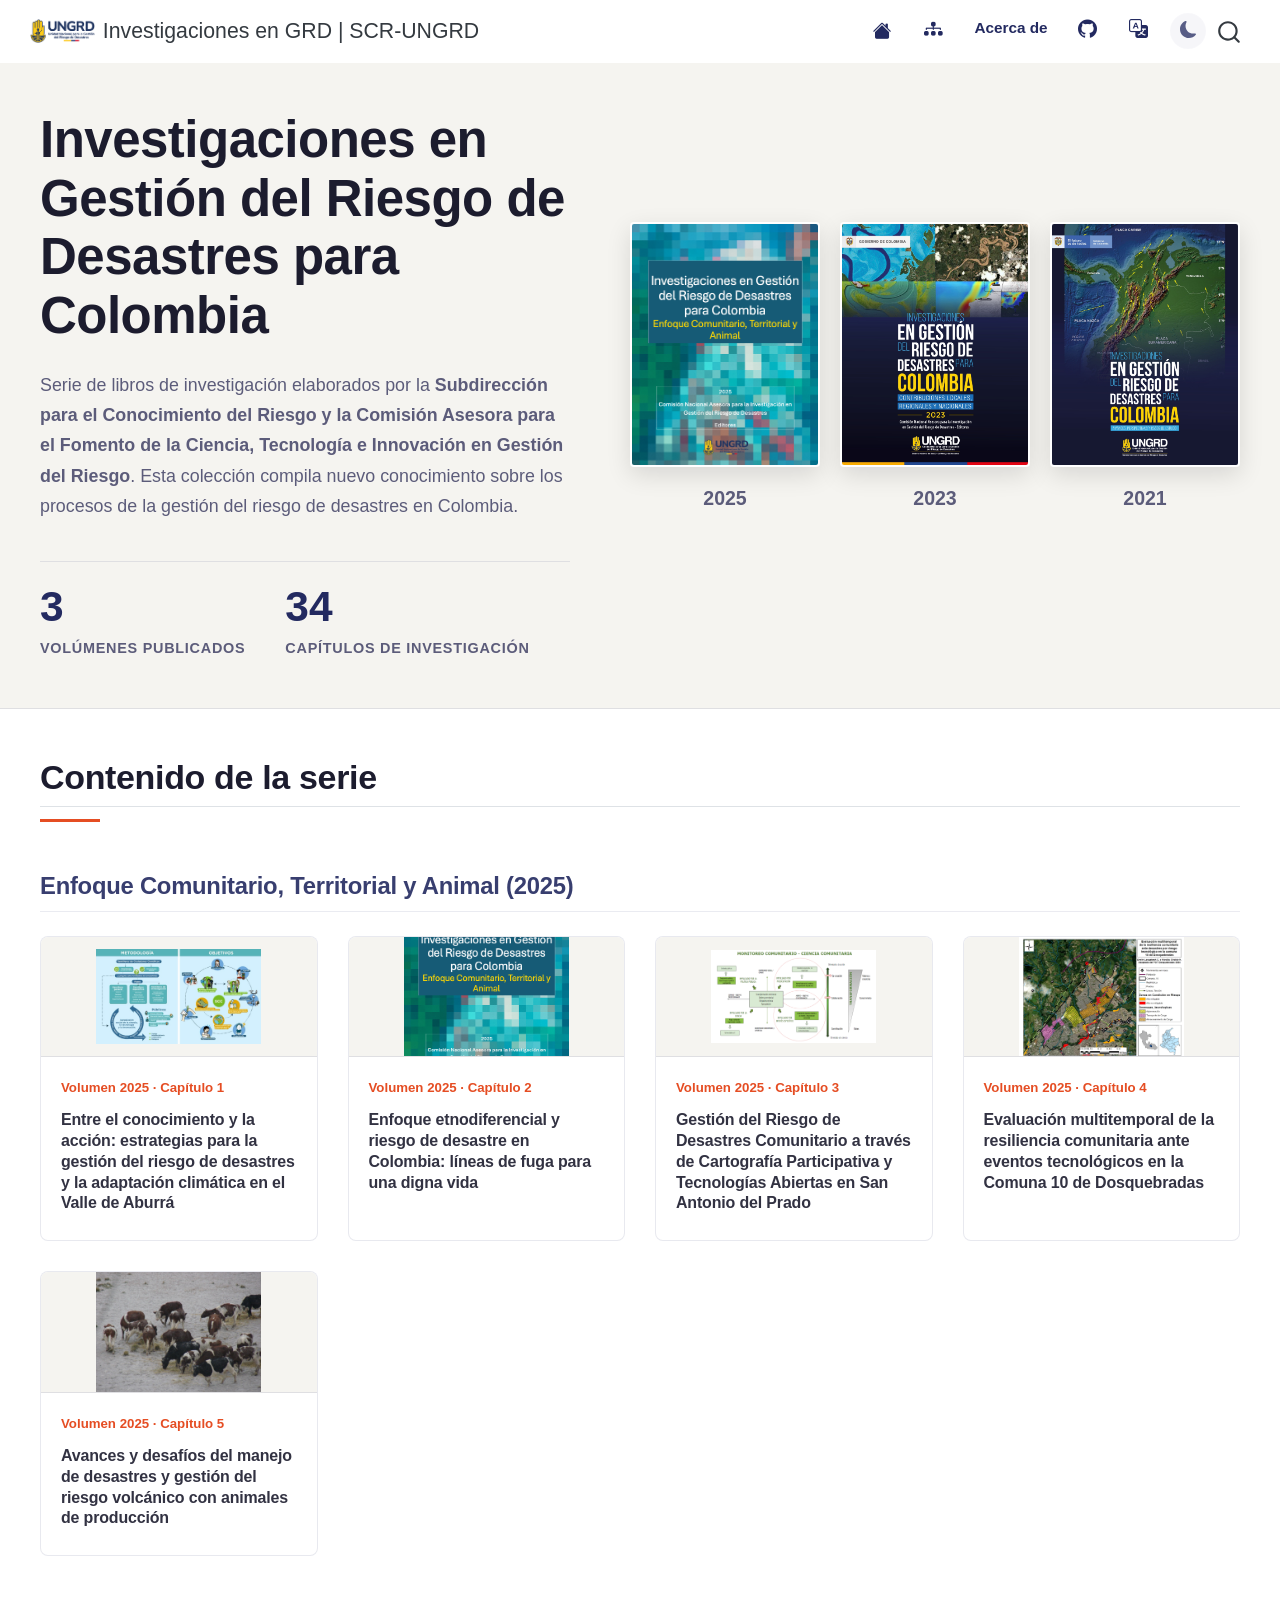
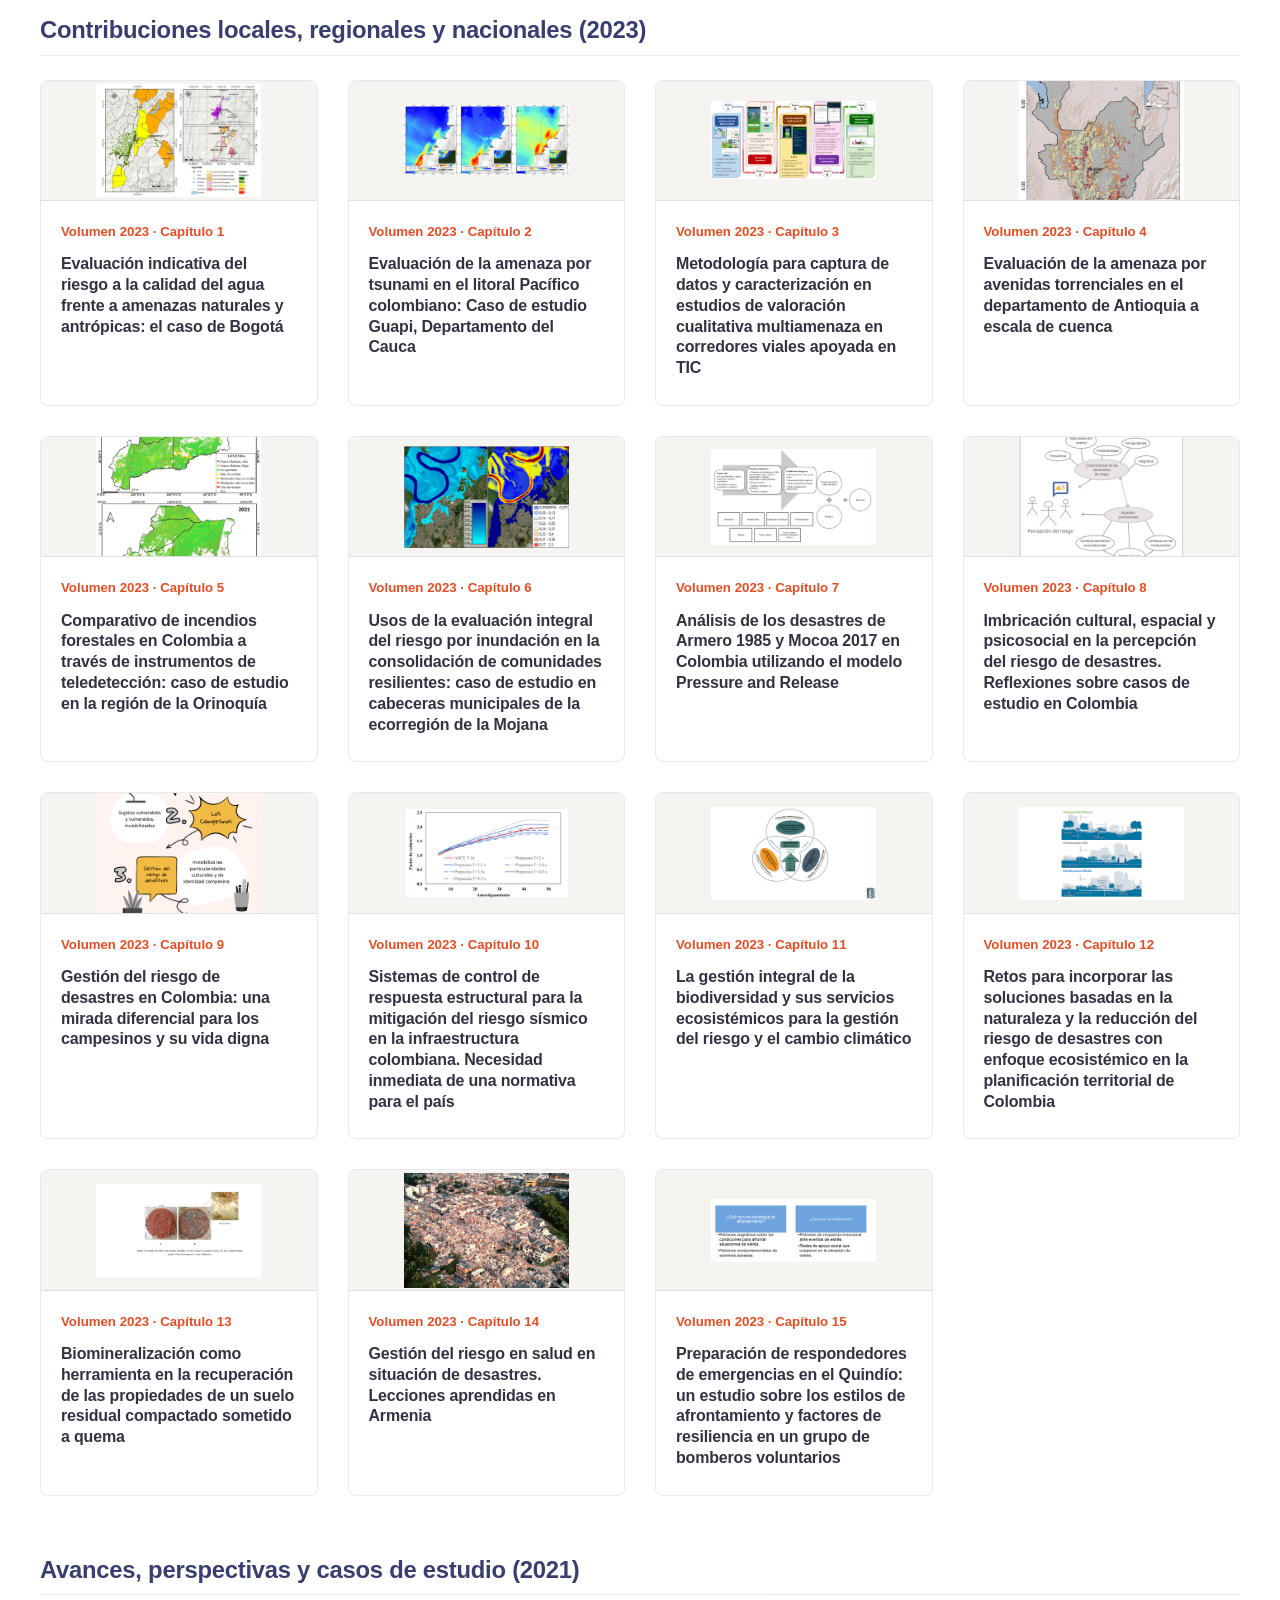
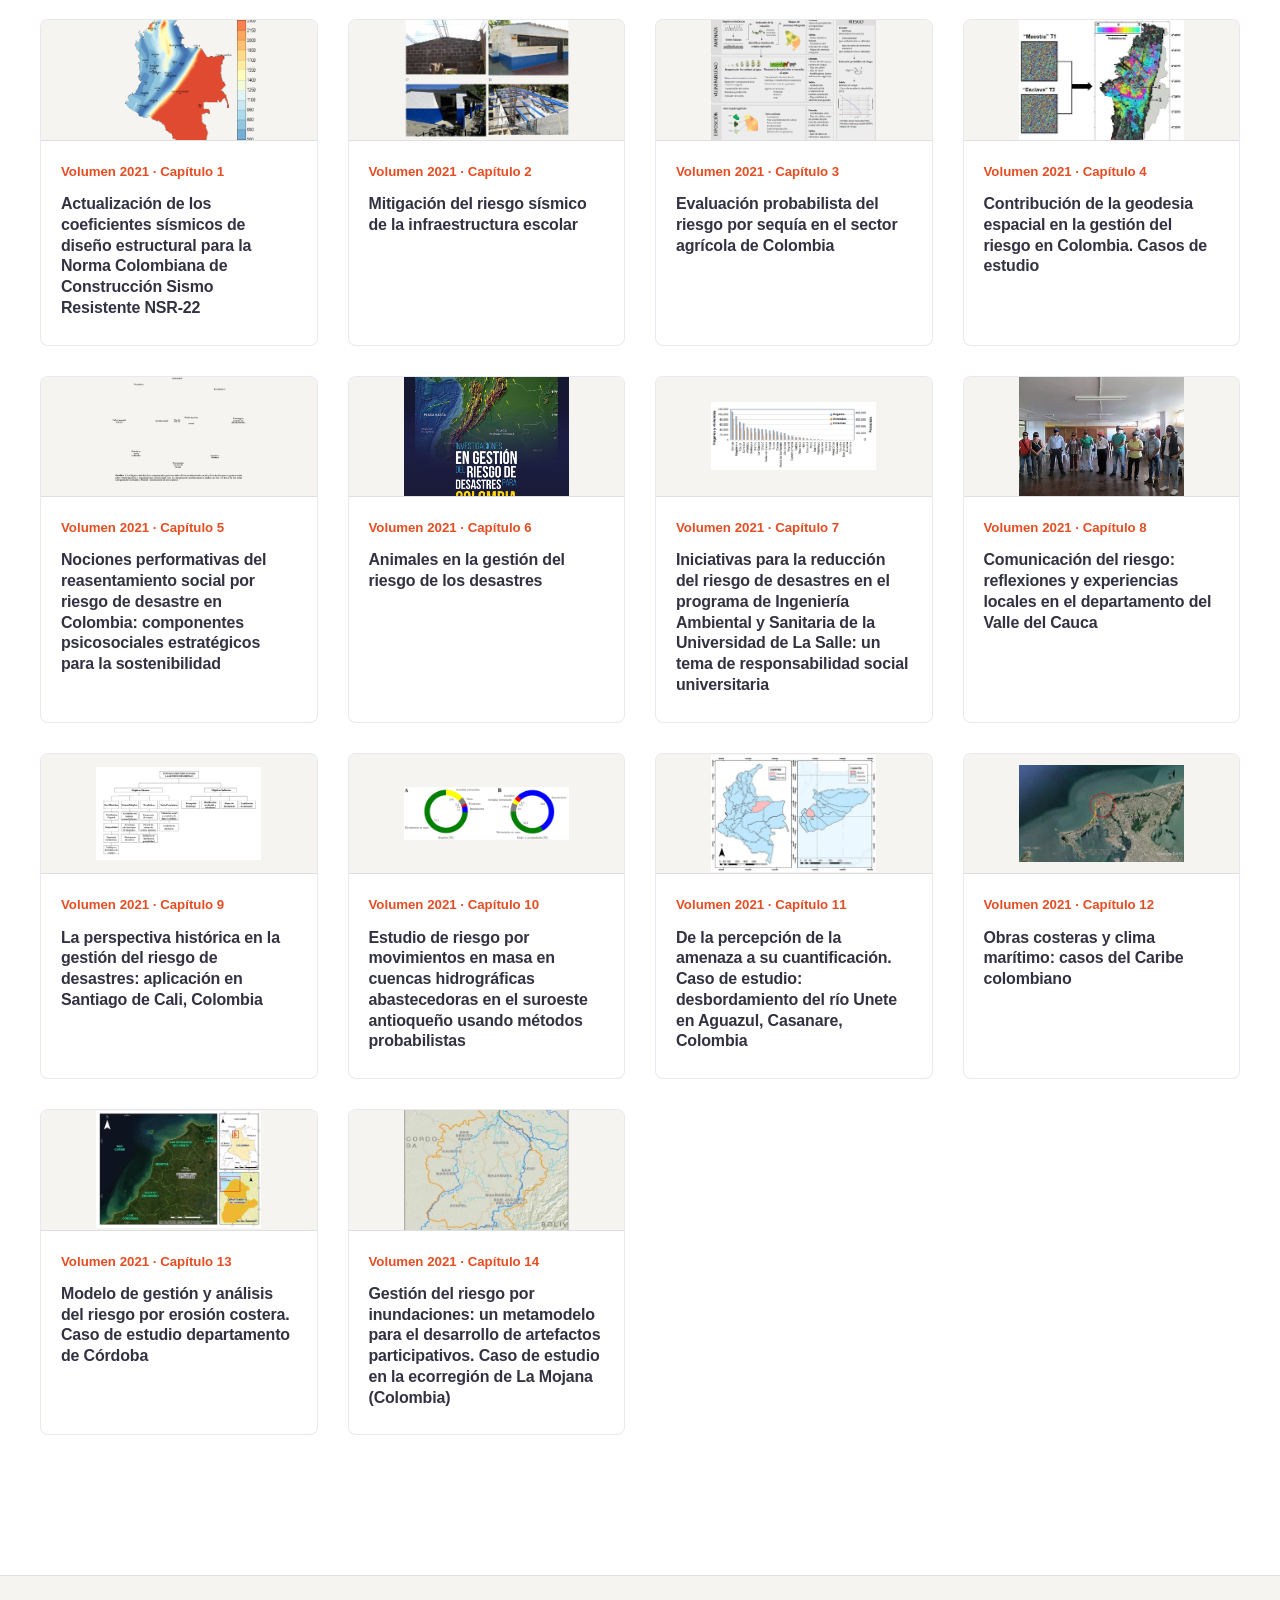
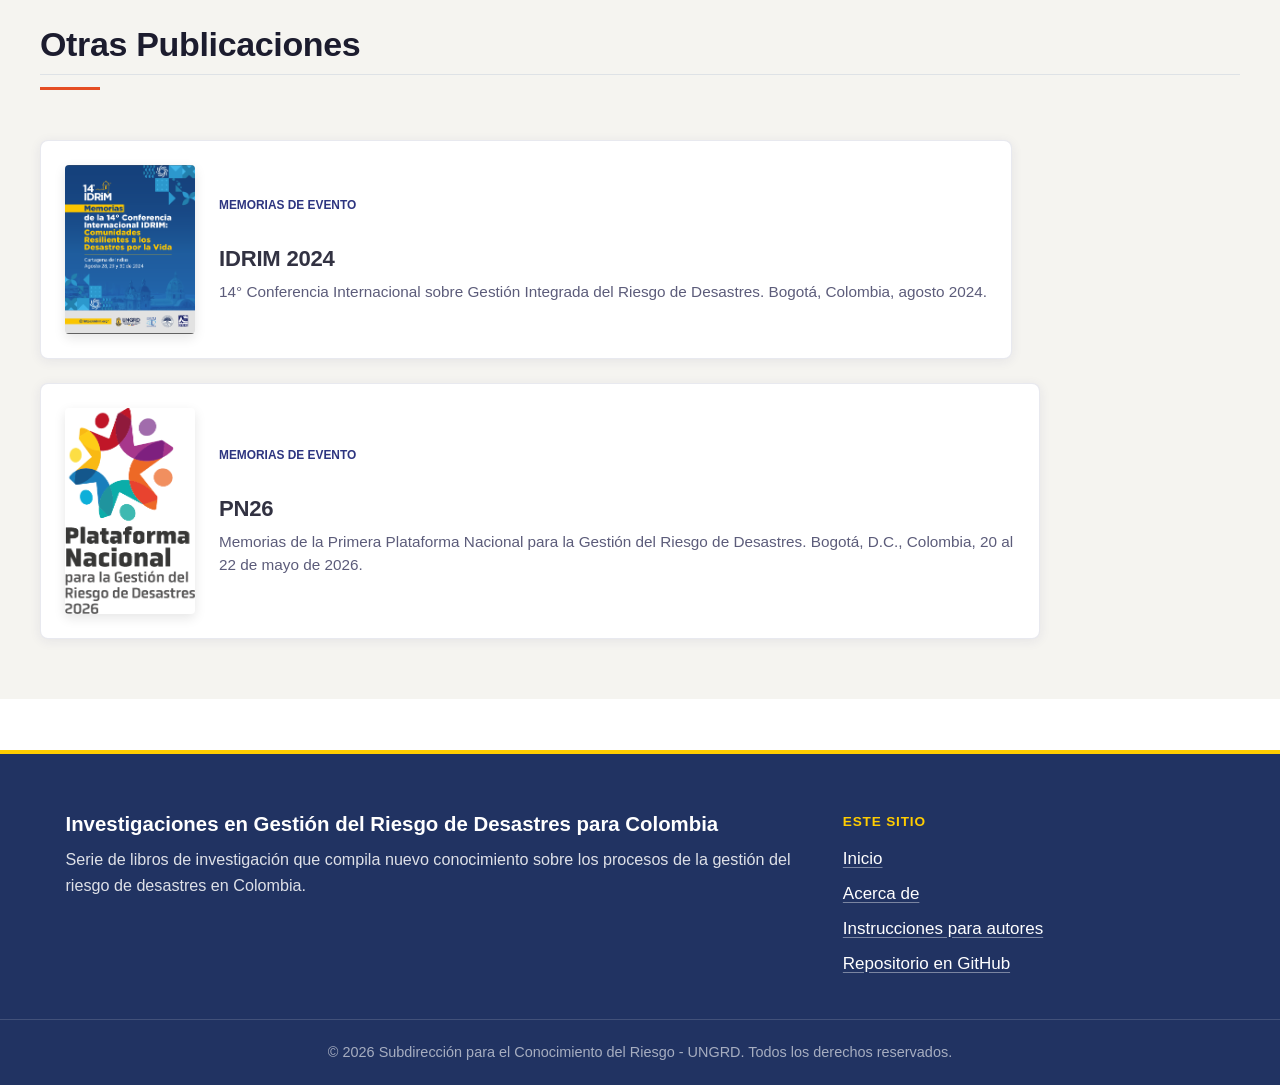
==== commit 4d49f9fa: "Built site for gh-pages" ====
--- a/index.html
+++ b/index.html
@@ -47,9 +47,9 @@
 <link href="site_libs/quarto-html/quarto-syntax-highlighting-63b5708e65d6cd79cd7618c58d0c21e7.css" rel="stylesheet" class="quarto-color-scheme-extra" id="quarto-text-highlighting-styles">
 <script src="site_libs/bootstrap/bootstrap.min.js"></script>
 <link href="site_libs/bootstrap/bootstrap-icons.css" rel="stylesheet">
-<link href="site_libs/bootstrap/bootstrap-7d75a63774acee99ab8fe2b5c2587084.min.css" rel="stylesheet" append-hash="true" class="quarto-color-scheme" id="quarto-bootstrap" data-mode="light">
-<link href="site_libs/bootstrap/bootstrap-dark-48fb2205217dcb0d61eef4603ff4791f.min.css" rel="stylesheet" append-hash="true" class="quarto-color-scheme quarto-color-alternate" id="quarto-bootstrap" data-mode="dark">
-<link href="site_libs/bootstrap/bootstrap-7d75a63774acee99ab8fe2b5c2587084.min.css" rel="stylesheet" append-hash="true" class="quarto-color-scheme-extra" id="quarto-bootstrap" data-mode="light">
+<link href="site_libs/bootstrap/bootstrap-54b134c3c733c63145e57ffd828cf703.min.css" rel="stylesheet" append-hash="true" class="quarto-color-scheme" id="quarto-bootstrap" data-mode="light">
+<link href="site_libs/bootstrap/bootstrap-dark-b7f03f235dcf21f2c5f2614ce8c630f7.min.css" rel="stylesheet" append-hash="true" class="quarto-color-scheme quarto-color-alternate" id="quarto-bootstrap" data-mode="dark">
+<link href="site_libs/bootstrap/bootstrap-54b134c3c733c63145e57ffd828cf703.min.css" rel="stylesheet" append-hash="true" class="quarto-color-scheme-extra" id="quarto-bootstrap" data-mode="light">
 <script id="quarto-search-options" type="application/json">{
   "location": "navbar",
   "copy-button": false,
@@ -753,15 +753,6 @@
         <li><a href="acerca-de.html">Acerca de</a></li>
         <li><a href="instrucciones-autor.html">Instrucciones para autores</a></li>
         <li><a href="https://github.com/scr-ungrd/investigaciones-grd-colombia" target="_blank" rel="noopener noreferrer">Repositorio en GitHub</a></li>
-      </ul>
-    </nav>
-    <nav aria-label="Iniciativas SCR">
-      <p class="scr-footer__head">Iniciativas SCR</p>
-      <ul>
-        <li><a href="https://scr-ungrd.github.io/hub/" target="_blank" rel="noopener noreferrer">HUB SCR</a></li>
-        <li><a href="https://scr-ungrd.github.io/catalogo-publicaciones/" target="_blank" rel="noopener noreferrer">Catálogo Editorial</a></li>
-        <li><a href="https://scr-ungrd.github.io/fichas-departamentales-escenarios-riesgo/" target="_blank" rel="noopener noreferrer">Fichas Departamentales</a></li>
-        <li><a href="https://scr-ungrd.github.io/cuadernos-reproducibles/" target="_blank" rel="noopener noreferrer">Cuadernos Reproducibles</a></li>
       </ul>
     </nav>
   </div>
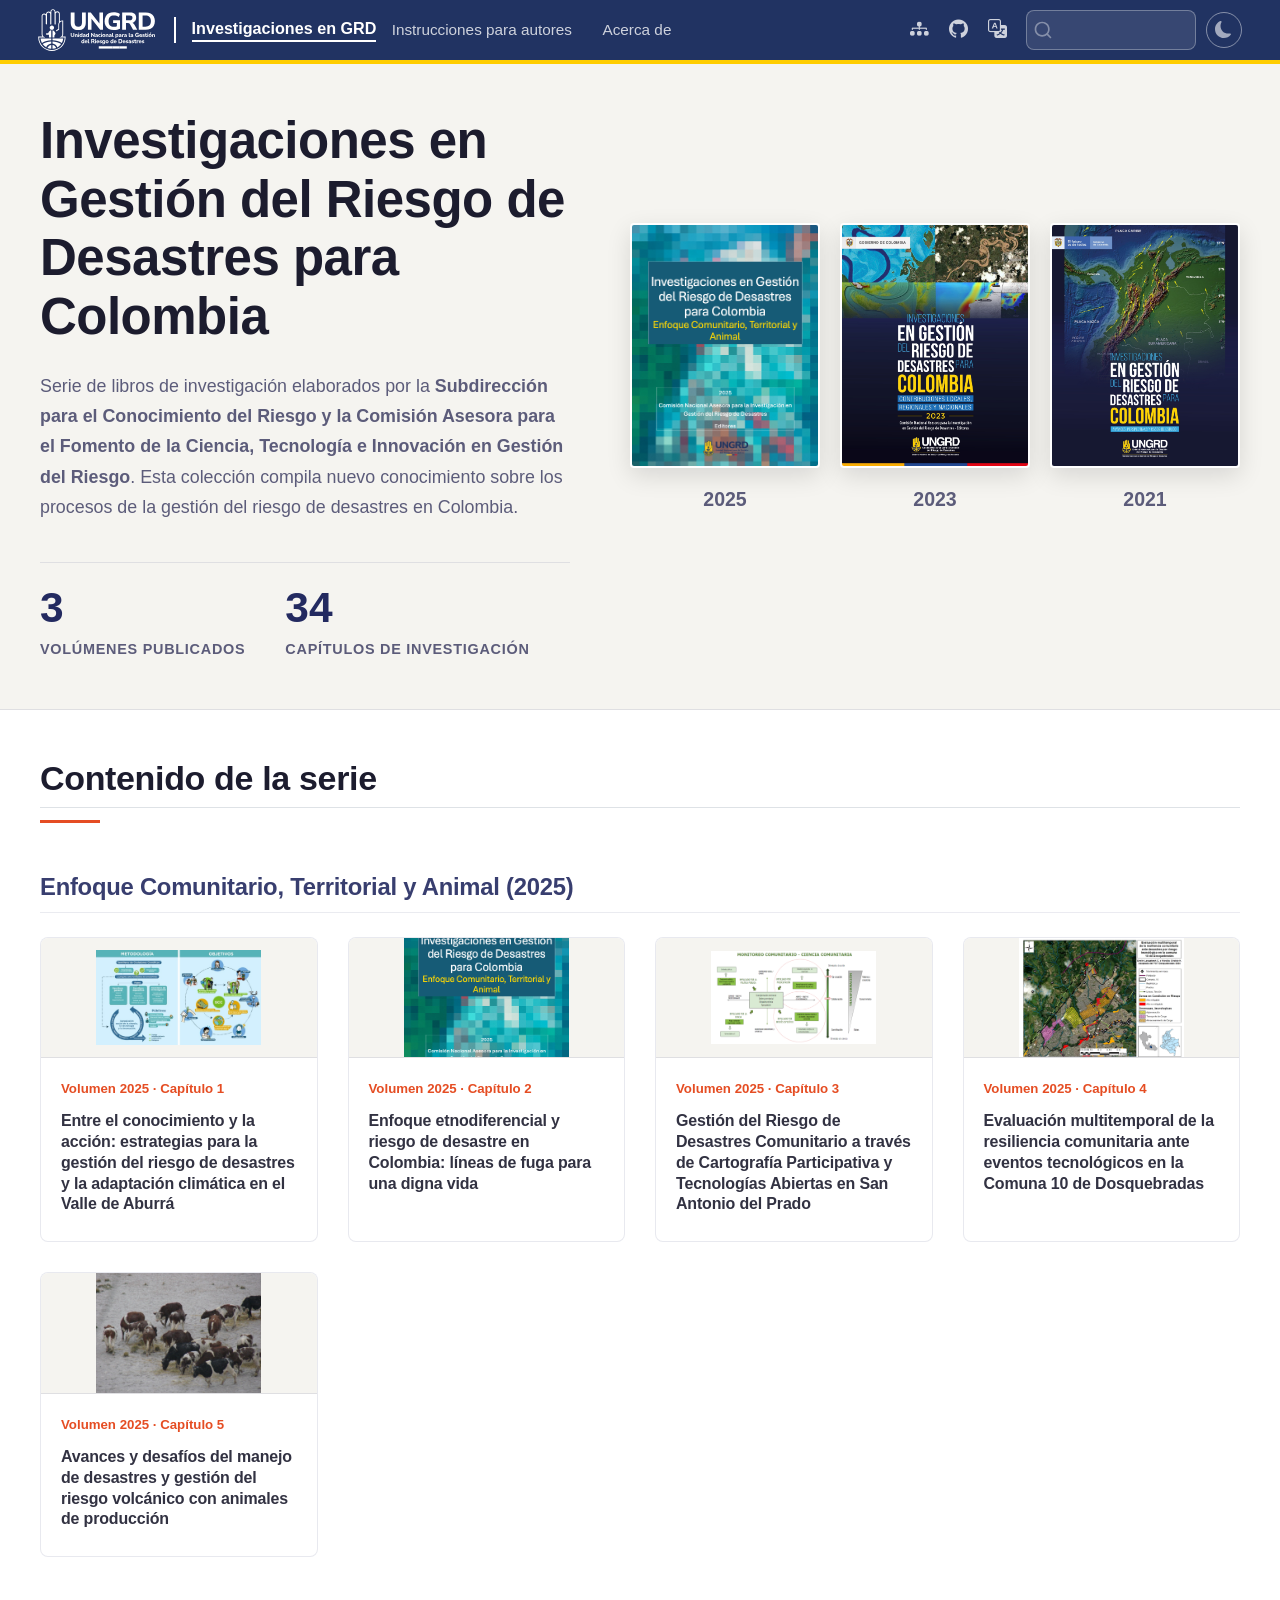
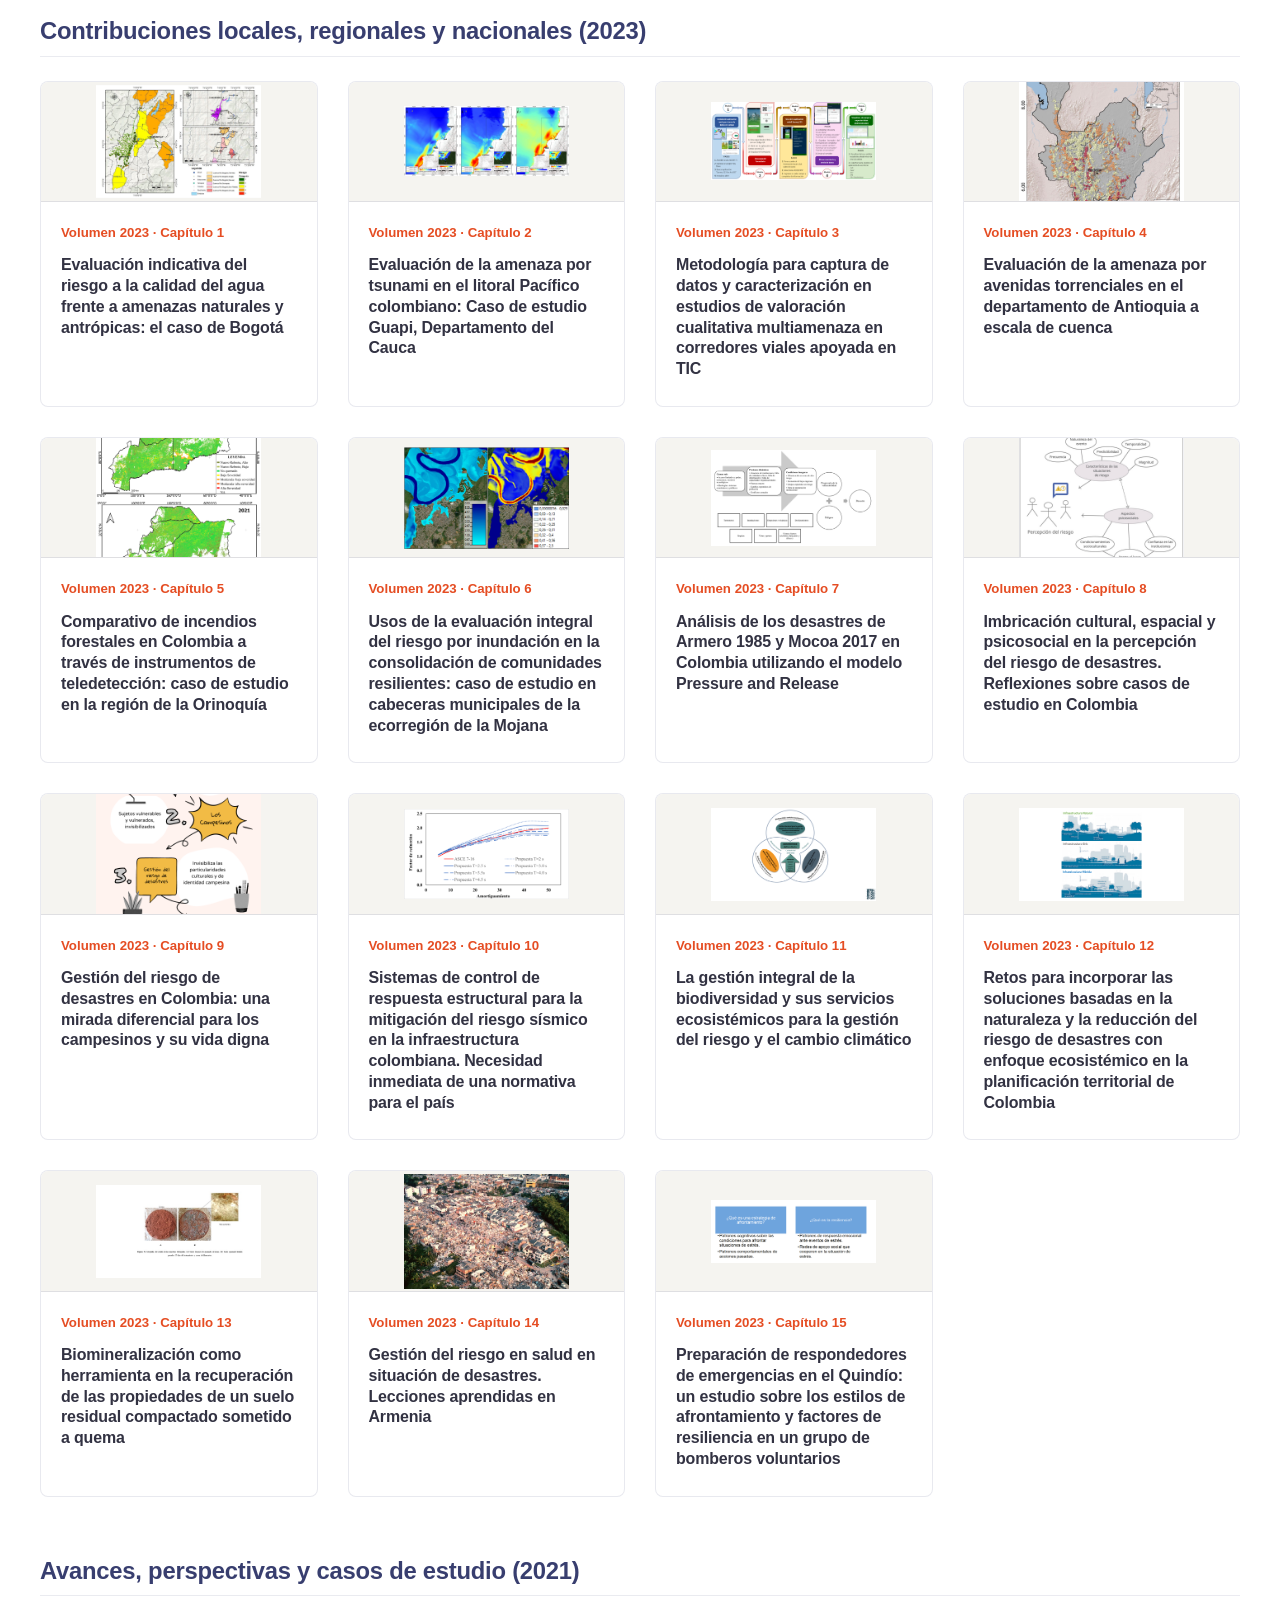
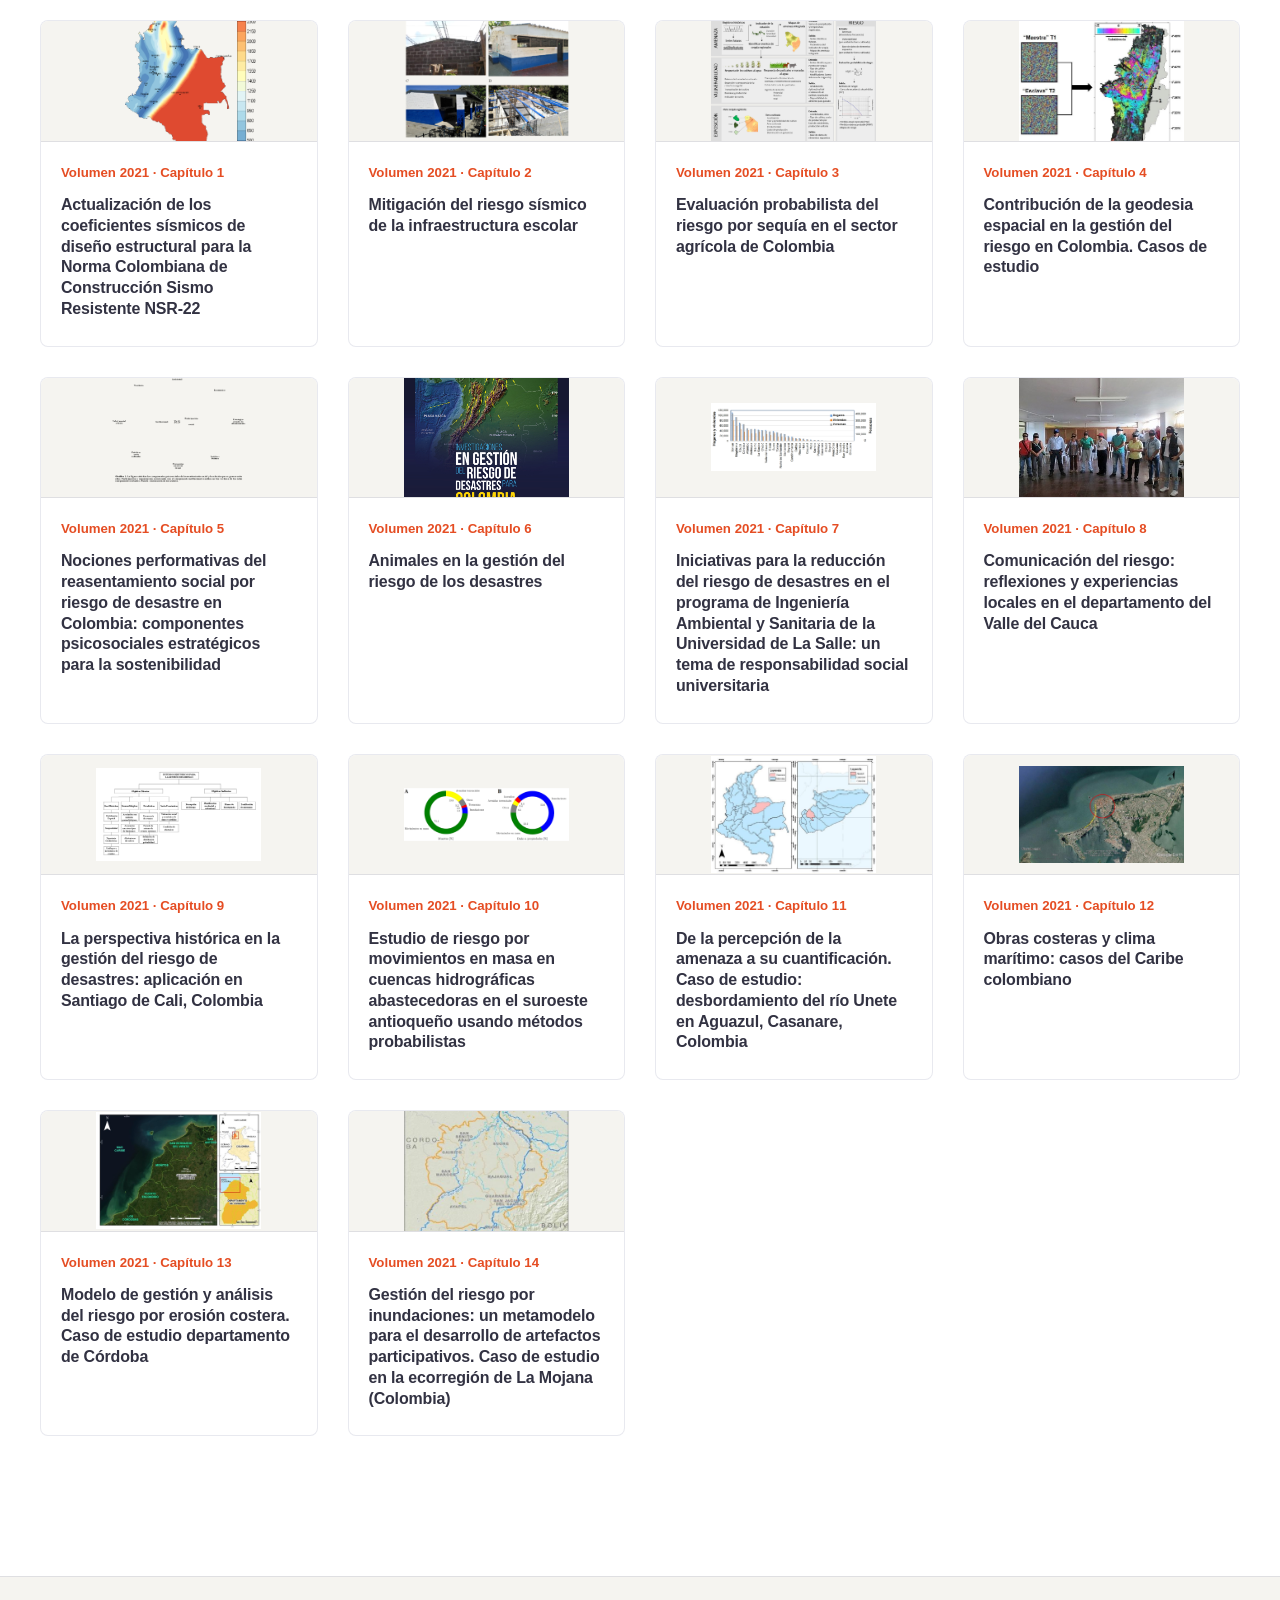
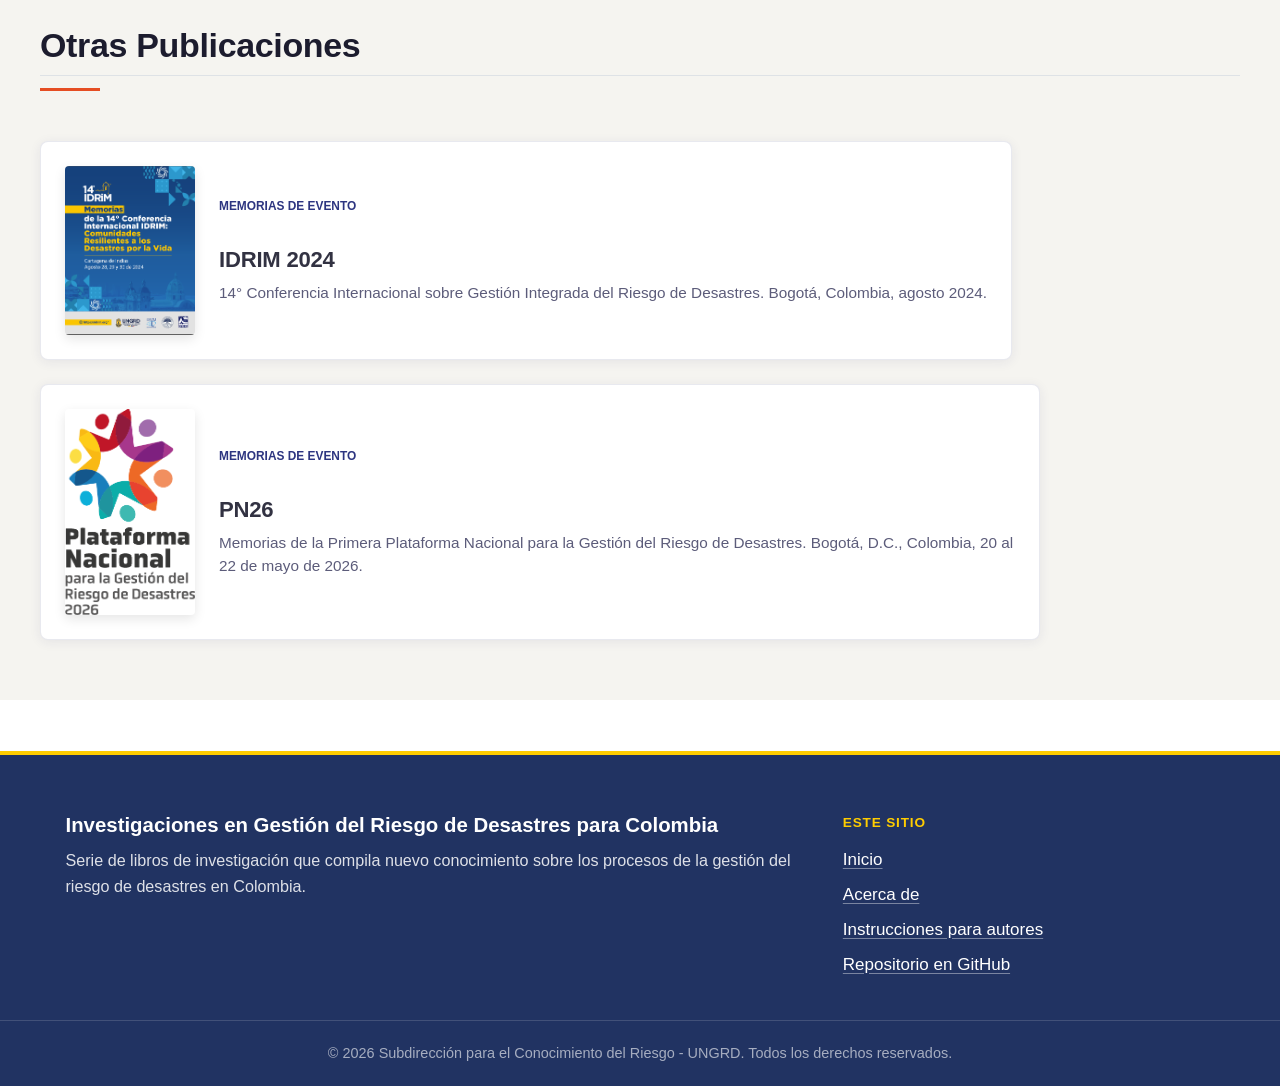
==== commit bcd7b158: "Built site for gh-pages" ====
--- a/index.html
+++ b/index.html
@@ -1,5 +1,5 @@
 <!DOCTYPE html>
-<html xmlns="http://www.w3.org/1999/xhtml" lang="en" xml:lang="en"><head>
+<html xmlns="http://www.w3.org/1999/xhtml" lang="es" xml:lang="es"><head>
 
 <meta charset="utf-8">
 <meta name="generator" content="quarto-1.11.9">
@@ -47,34 +47,33 @@
 <link href="site_libs/quarto-html/quarto-syntax-highlighting-63b5708e65d6cd79cd7618c58d0c21e7.css" rel="stylesheet" class="quarto-color-scheme-extra" id="quarto-text-highlighting-styles">
 <script src="site_libs/bootstrap/bootstrap.min.js"></script>
 <link href="site_libs/bootstrap/bootstrap-icons.css" rel="stylesheet">
-<link href="site_libs/bootstrap/bootstrap-54b134c3c733c63145e57ffd828cf703.min.css" rel="stylesheet" append-hash="true" class="quarto-color-scheme" id="quarto-bootstrap" data-mode="light">
-<link href="site_libs/bootstrap/bootstrap-dark-b7f03f235dcf21f2c5f2614ce8c630f7.min.css" rel="stylesheet" append-hash="true" class="quarto-color-scheme quarto-color-alternate" id="quarto-bootstrap" data-mode="dark">
-<link href="site_libs/bootstrap/bootstrap-54b134c3c733c63145e57ffd828cf703.min.css" rel="stylesheet" append-hash="true" class="quarto-color-scheme-extra" id="quarto-bootstrap" data-mode="light">
+<link href="site_libs/bootstrap/bootstrap-ce82344926b8ce50f05d3b7410568496.min.css" rel="stylesheet" append-hash="true" class="quarto-color-scheme" id="quarto-bootstrap" data-mode="light">
+<link href="site_libs/bootstrap/bootstrap-dark-f6a4d531c7d7175913e08e37ae9eed9c.min.css" rel="stylesheet" append-hash="true" class="quarto-color-scheme quarto-color-alternate" id="quarto-bootstrap" data-mode="dark">
+<link href="site_libs/bootstrap/bootstrap-ce82344926b8ce50f05d3b7410568496.min.css" rel="stylesheet" append-hash="true" class="quarto-color-scheme-extra" id="quarto-bootstrap" data-mode="light">
 <script id="quarto-search-options" type="application/json">{
   "location": "navbar",
   "copy-button": false,
   "collapse-after": 3,
   "panel-placement": "end",
-  "type": "overlay",
+  "type": "textbox",
   "limit": 50,
   "keyboard-shortcut": [
     "f",
     "/",
     "s"
   ],
-  "show-item-context": false,
   "language": {
-    "search-no-results-text": "No results",
-    "search-matching-documents-text": "matching documents",
-    "search-copy-link-title": "Copy link to search",
-    "search-hide-matches-text": "Hide additional matches",
-    "search-more-match-text": "more match in this document",
-    "search-more-matches-text": "more matches in this document",
-    "search-clear-button-title": "Clear",
+    "search-no-results-text": "No se han encontrado resultados",
+    "search-matching-documents-text": "documentos encontrados",
+    "search-copy-link-title": "Copiar el enlace en la búsqueda",
+    "search-hide-matches-text": "Ocultar resultados adicionales",
+    "search-more-match-text": "resultado adicional en este documento",
+    "search-more-matches-text": "resultados adicionales en este documento",
+    "search-clear-button-title": "Borrar",
     "search-text-placeholder": "",
-    "search-detached-cancel-button-title": "Cancel",
-    "search-submit-button-title": "Submit",
-    "search-label": "Search"
+    "search-detached-cancel-button-title": "Cancelar",
+    "search-submit-button-title": "Enviar",
+    "search-label": "Buscar"
   }
 }</script>
 <style>html{ scroll-behavior: smooth; }</style>
@@ -85,7 +84,7 @@
 <meta property="og:site_name" content="Investigaciones en GRD | SCR-UNGRD">
 </head>
 
-<body class="nav-fixed fullcontent quarto-light"><a id="quarto-skip-link" class="visually-hidden-focusable" href="#quarto-content">Skip to main content</a><script id="quarto-html-before-body" type="application/javascript">
+<body class="nav-fixed fullcontent quarto-light"><a id="quarto-skip-link" class="visually-hidden-focusable" href="#quarto-content">Saltar al contenido principal</a><script id="quarto-html-before-body" type="application/javascript">
     const toggleBodyColorMode = (bsSheetEl) => {
       const mode = bsSheetEl.getAttribute("data-mode");
       const bodyEl = window.document.querySelector("body");
@@ -259,35 +258,36 @@
 
 <div id="quarto-search-results"></div>
   <header id="quarto-header" class="headroom fixed-top">
-    <nav class="navbar navbar-expand-lg " data-bs-theme="dark" aria-label="Site">
+    <nav class="navbar navbar-expand-lg " data-bs-theme="dark" aria-label="Sitio web">
       <div class="navbar-container container-fluid">
       <div class="navbar-brand-container mx-auto">
     <a href="./index.html" class="navbar-brand navbar-brand-logo">
-    <img src="./images/logo-ungrd.png" alt="Logo UNGRD" class="navbar-logo light-content">
-    <img src="./images/logo-ungrd.png" alt="Logo UNGRD" class="navbar-logo dark-content">
+    <img src="./images/logo-ungrd-blanco.svg" alt="UNGRD - Unidad Nacional para la Gestión del Riesgo de Desastres" class="navbar-logo light-content">
+    <img src="./images/logo-ungrd-blanco.svg" alt="UNGRD - Unidad Nacional para la Gestión del Riesgo de Desastres" class="navbar-logo dark-content">
     </a>
     <a class="navbar-brand" href="./index.html">
-    <span class="navbar-title">Investigaciones en GRD | SCR-UNGRD</span>
+    <span class="navbar-title">Investigaciones en GRD</span>
     </a>
   </div>
-          <button class="navbar-toggler" type="button" data-bs-toggle="collapse" data-bs-target="#navbarCollapse" aria-controls="navbarCollapse" aria-expanded="false" aria-label="Toggle navigation" onclick="if (window.quartoToggleHeadroom) { window.quartoToggleHeadroom(); }">
+          <button class="navbar-toggler" type="button" data-bs-toggle="collapse" data-bs-target="#navbarCollapse" aria-controls="navbarCollapse" aria-expanded="false" aria-label="Navegación de palanca" onclick="if (window.quartoToggleHeadroom) { window.quartoToggleHeadroom(); }">
   <span class="navbar-toggler-icon"></span>
 </button>
           <div class="collapse navbar-collapse" id="navbarCollapse">
+            <ul class="navbar-nav navbar-nav-scroll me-auto">
+  <li class="nav-item">
+    <a class="nav-link" href="./instrucciones-autor.html"> 
+<span class="menu-text">Instrucciones para autores</span></a>
+  </li>  
+  <li class="nav-item">
+    <a class="nav-link" href="./acerca-de.html"> 
+<span class="menu-text">Acerca de</span></a>
+  </li>  
+</ul>
             <ul class="navbar-nav navbar-nav-scroll ms-auto">
-  <li class="nav-item compact">
-    <a class="nav-link" href="https://scr-ungrd.github.io/catalogo-publicaciones" rel="noopener noreferrer" target="_blank"> <i class="bi bi-house-fill" role="img" aria-label="Catálogo Editorial SCR — inicio">
-</i> 
-<span class="menu-text"></span></a>
-  </li>  
   <li class="nav-item compact">
     <a class="nav-link" href="https://scr-ungrd.github.io/hub/" rel="noopener noreferrer" target="_blank"> <i class="bi bi-diagram-3-fill" role="img" aria-label="HUB SCR — portal de proyectos">
 </i> 
 <span class="menu-text"></span></a>
-  </li>  
-  <li class="nav-item">
-    <a class="nav-link" href="./acerca-de.html"> 
-<span class="menu-text">Acerca de</span></a>
   </li>  
   <li class="nav-item compact">
     <a class="nav-link" href="https://github.com/scr-ungrd/investigaciones-grd-colombia" rel="noopener noreferrer" target="_blank"> <i class="bi bi-github" role="img" aria-label="Repositorio en GitHub">
@@ -302,9 +302,9 @@
 </ul>
           </div> <!-- /navcollapse -->
             <div class="quarto-navbar-tools">
-  <button type="button" role="switch" aria-checked="false" class="quarto-color-scheme-toggle quarto-navigation-tool  px-1" onclick="window.quartoToggleColorScheme(); return false;" title="Toggle dark mode" aria-label="Toggle dark mode"><i class="bi"></i></button>
+  <button type="button" role="switch" aria-checked="false" class="quarto-color-scheme-toggle quarto-navigation-tool  px-1" onclick="window.quartoToggleColorScheme(); return false;" title="Alternar modo oscuro" aria-label="Alternar modo oscuro"><i class="bi"></i></button>
 </div>
-            <div id="quarto-search" class="" title="Search"></div>
+            <div id="quarto-search" class="" title="Buscar"></div>
       </div> <!-- /container-fluid -->
     </nav>
 </header>
@@ -760,6 +760,35 @@
     <p>© 2026 Subdirección para el Conocimiento del Riesgo - UNGRD. Todos los derechos reservados.</p>
   </div>
 </footer>
+
+<!-- Barra de navegación: el nombre del proyecto se escribe "línea 1|línea 2" en _quarto.yml y aquí se parte en dos líneas -->
+<script>
+document.querySelectorAll('.navbar-title').forEach(function (el) {
+  var t = el.textContent.split('|');
+  if (t.length === 1) {
+    /* Nombre de una sola línea: mismo estilo que la segunda línea (negrita y subrayado) */
+    var u = document.createElement('span'); u.className = 'scr-title-2'; u.textContent = t[0].trim();
+    el.textContent = ''; el.appendChild(u);
+  }
+  if (t.length === 2) {
+    el.textContent = '';
+    el.appendChild(document.createTextNode(t[0].trim()));
+    el.appendChild(document.createElement('br'));
+    var b = document.createElement('span'); b.className = 'scr-title-2'; b.textContent = t[1].trim();
+    el.appendChild(b);
+  }
+});
+</script>
+<!-- Buscador: texto "Buscar" en el campo (Quarto lo deja vacío en modo textbox) -->
+<script>
+window.addEventListener('load', function () {
+  var tries = 0, t = setInterval(function () {
+    var i = document.querySelector('#quarto-search input.aa-Input');
+    if (i) { i.placeholder = 'Buscar'; clearInterval(t); }
+    if (++tries > 40) clearInterval(t);
+  }, 100);
+});
+</script>
 <script id="quarto-html-after-body" type="application/javascript">
   window.document.addEventListener("DOMContentLoaded", function (event) {
     // Ensure there is a toggle, if there isn't float one in the top right
@@ -770,7 +799,7 @@
       toggle.setAttribute("aria-checked", "false");
       toggle.classList.add('top-right');
       toggle.classList.add('quarto-color-scheme-toggle');
-      toggle.setAttribute("aria-label", "Toggle dark mode");
+      toggle.setAttribute("aria-label", "Alternar modo oscuro");
       toggle.onclick = function() { try { window.quartoToggleColorScheme(); } catch {} return false; };
       const i = window.document.createElement("i");
       i.classList.add('bi');
@@ -803,7 +832,7 @@
       const container = window.document.createElement(hasBanner ? "div" : "header");
       if (hasBanner) {
         container.setAttribute("role", "region");
-        container.setAttribute("aria-label", "Toggle dark mode");
+        container.setAttribute("aria-label", "Alternar modo oscuro");
       }
       container.classList.add('quarto-color-scheme-toggle-container');
       container.appendChild(toggle);
@@ -826,12 +855,12 @@
       // flash "checked"
       button.classList.add('code-copy-button-checked');
       var currentTitle = button.getAttribute("title");
-      button.setAttribute("title", "Copied!");
+      button.setAttribute("title", "Copiado");
       let tooltip;
       if (window.bootstrap) {
         button.setAttribute("data-bs-toggle", "tooltip");
         button.setAttribute("data-bs-placement", "left");
-        button.setAttribute("data-bs-title", "Copied!");
+        button.setAttribute("data-bs-title", "Copiado");
         tooltip = new bootstrap.Tooltip(button, 
           { trigger: "manual", 
             customClass: "code-copy-button-tooltip",
@@ -1275,7 +1304,7 @@
   });
   </script>
   <script type="application/javascript">
-  window.quartoScrollableRegionsLabels = {"code":"Scrollable code","output":"Scrollable output"};
+  window.quartoScrollableRegionsLabels = {"code":"Código desplazable","output":"Salida desplazable"};
   </script>
 </div> <!-- /content -->
 
